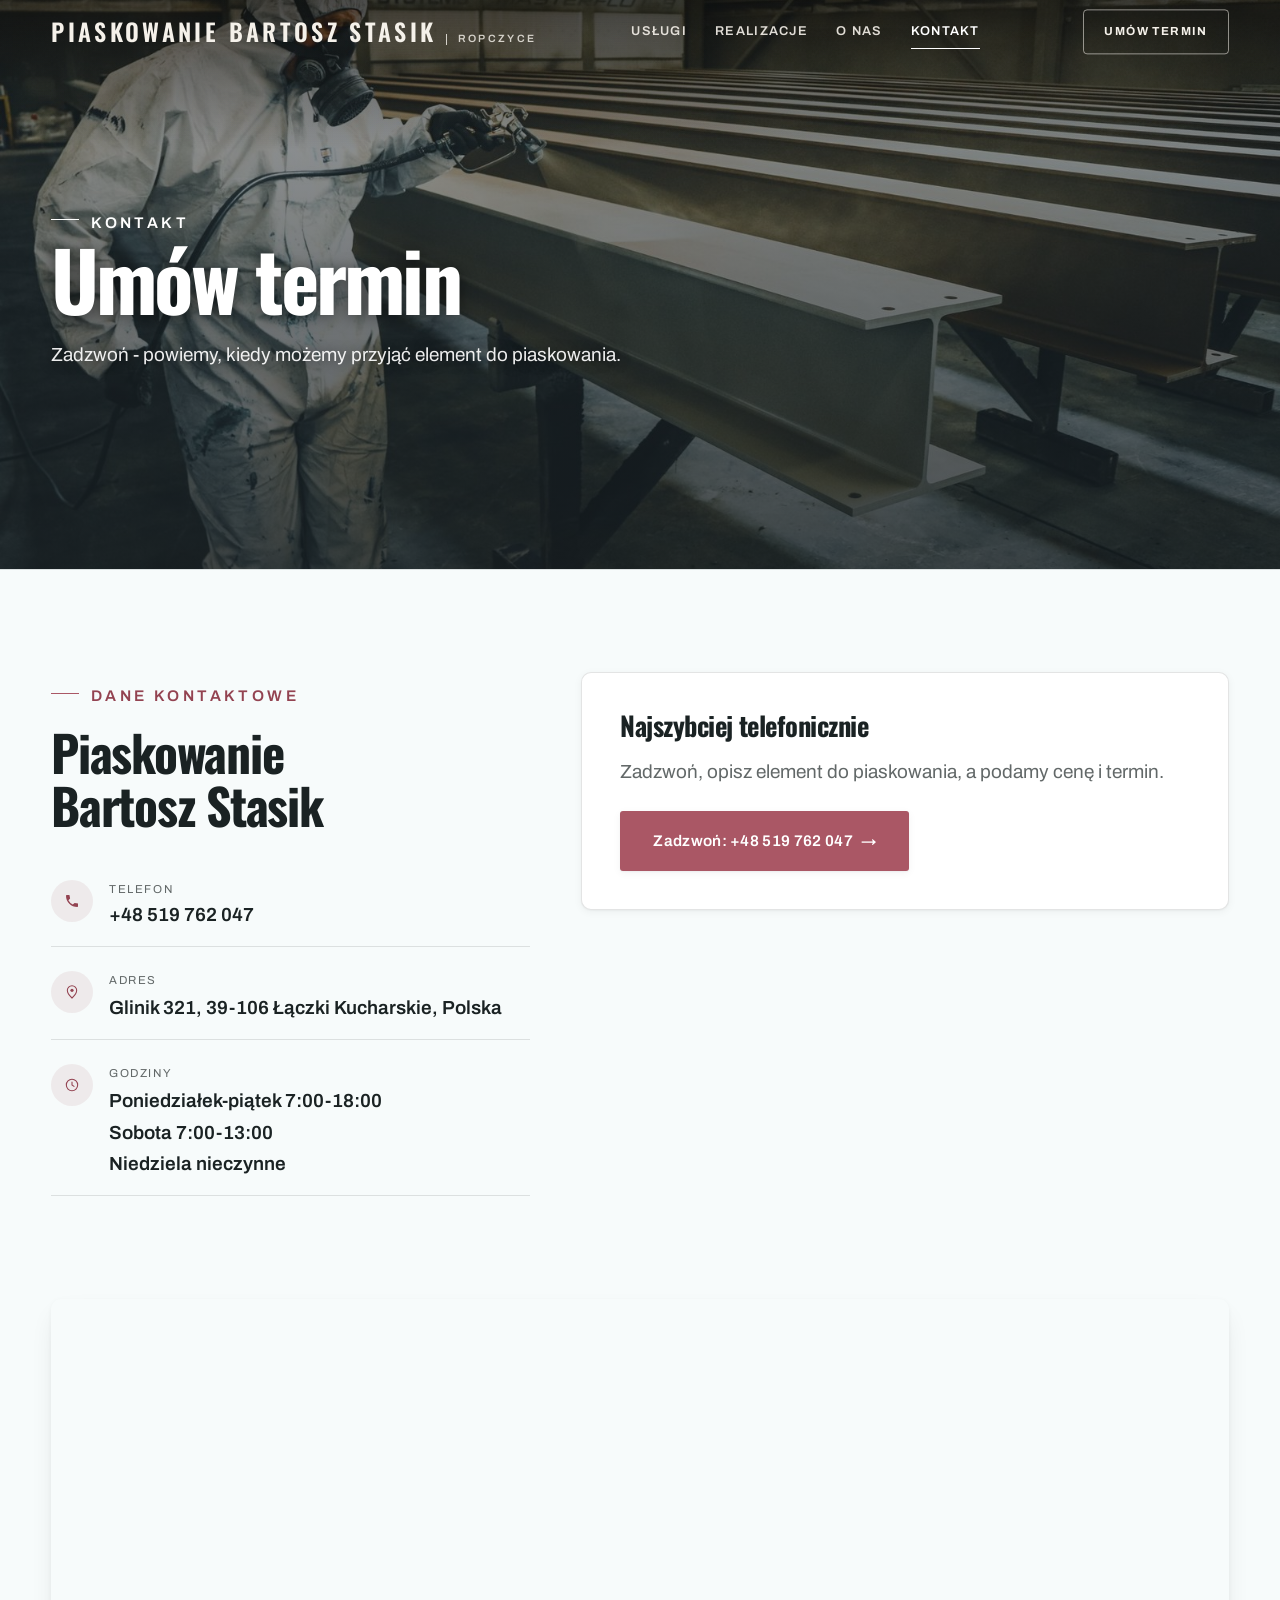
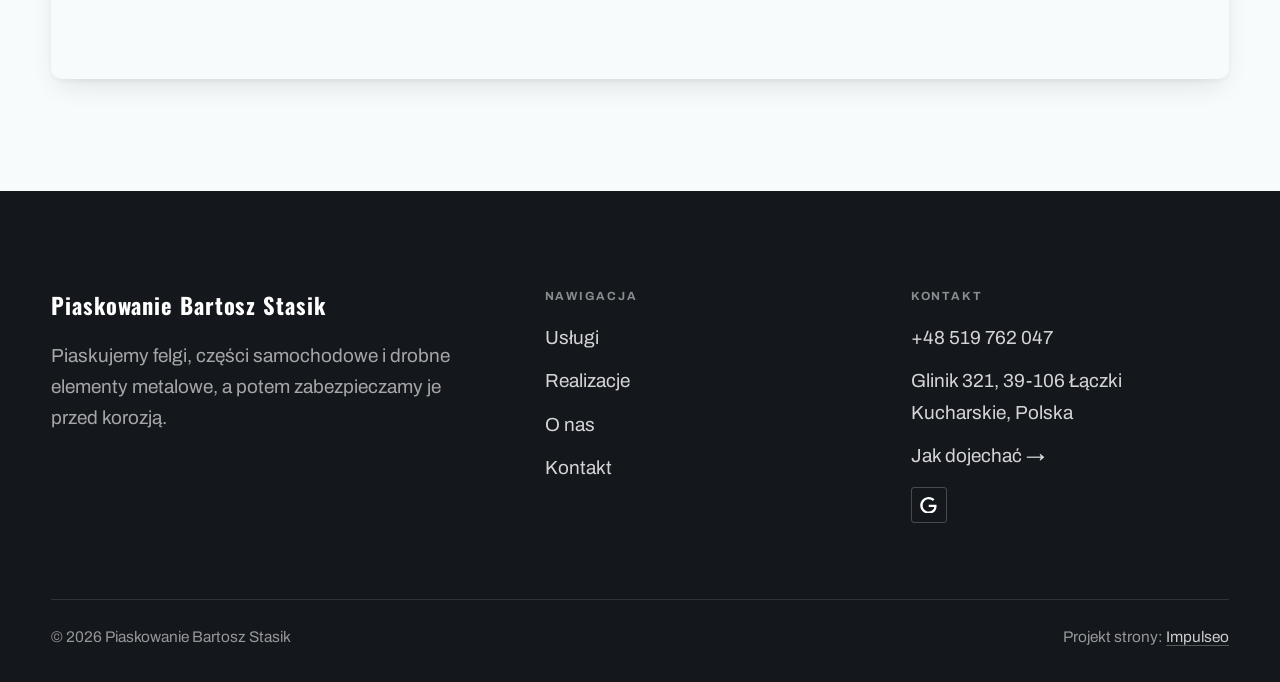
==== kontakt.html @ 7940217c "Strona demo: piaskowanie" ====
<!DOCTYPE html>
<html lang="pl">
<head>
<meta charset="UTF-8">
<meta name="viewport" content="width=device-width, initial-scale=1.0">
<title>Kontakt - Piaskowanie Bartosz Stasik</title>
<meta name="description" content="Kontakt Piaskowanie Bartosz Stasik - Glinik 321, 39-106 Łączki Kucharskie, Polska">
<link rel="canonical" href="https://kris20032.github.io/piaskowanie/kontakt.html">
<meta name="robots" content="noindex, nofollow">
<meta property="og:type" content="website">
<meta property="og:locale" content="pl_PL">
<meta property="og:site_name" content="Piaskowanie Bartosz Stasik">
<meta property="og:title" content="Kontakt - Piaskowanie Bartosz Stasik">
<meta property="og:description" content="Kontakt Piaskowanie Bartosz Stasik - Glinik 321, 39-106 Łączki Kucharskie, Polska">
<meta property="og:url" content="https://kris20032.github.io/piaskowanie/kontakt.html">
<meta property="og:image" content="https://kris20032.github.io/piaskowanie/img/og.jpg">
<meta property="og:image:width" content="1200">
<meta property="og:image:height" content="630">
<meta name="twitter:card" content="summary_large_image">
<link rel="preconnect" href="https://fonts.googleapis.com">
<link rel="preconnect" href="https://fonts.gstatic.com" crossorigin>
<link href="https://fonts.googleapis.com/css2?family=Oswald:wght@500;600;700&family=Archivo:wght@400;500;600&display=swap" rel="stylesheet">
<link rel="stylesheet" href="assets/styles.css?v=14458f3a">
</head>
<body>

<header class="nav">
  <div class="wrap nav-inner">
    <a class="brand" href="index.html"><span class="name">Piaskowanie Bartosz Stasik</span><span class="sub">Ropczyce</span></a>
    <nav class="nav-links">
      <a href="oferta.html">Usługi</a>
      <a href="realizacje.html">Realizacje</a>
      <a href="o-nas.html">O nas</a>
      <a href="kontakt.html" class="active" aria-current="page">Kontakt</a>
      <a href="kontakt.html" class="btn btn-accent">Umów termin</a>
    </nav>
    <button class="nav-toggle" aria-label="Menu"><span></span><span></span><span></span></button>
  </div>
</header>

<main>
<section class="pagehead">
  <img src="img/about.jpg" alt="Piaskowanie Bartosz Stasik - Umów termin" width="1600" height="1066" decoding="async">
  <div class="wrap">
    <span class="eyebrow">Kontakt</span>
    <h1>Umów termin</h1>
    <p>Zadzwoń - powiemy, kiedy możemy przyjąć element do piaskowania.</p>
  </div>
</section>
<section>
  <div class="wrap contact-grid">
    <div class="reveal">
      <span class="eyebrow">Dane kontaktowe</span>
      <h2 style="margin:var(--space-4) 0 var(--space-6)">Piaskowanie Bartosz Stasik</h2>
      <div class="info-list">
        <div class="info-row"><div class="ic"><svg class="ico-tel" width="16" height="16" viewBox="0 0 24 24" fill="none" aria-hidden="true"><path d="M6.6 10.8a15.5 15.5 0 0 0 6.6 6.6l2.2-2.2a1 1 0 0 1 1-.24 11.4 11.4 0 0 0 3.6.58 1 1 0 0 1 1 1V20a1 1 0 0 1-1 1A17 17 0 0 1 3 4a1 1 0 0 1 1-1h3.5a1 1 0 0 1 1 1c0 1.25.2 2.46.58 3.6a1 1 0 0 1-.25 1l-2.23 2.2Z" fill="currentColor"/></svg></div><div><div class="lbl">Telefon</div><a class="val" href="tel:+48519762047">+48 519 762 047</a></div></div>
        <div class="info-row"><div class="ic"><svg class="ico-pin" width="16" height="16" viewBox="0 0 24 24" fill="none" aria-hidden="true"><path d="M12 21s7-6.1 7-11.5A7 7 0 0 0 5 9.5C5 14.9 12 21 12 21Z" stroke="currentColor" stroke-width="1.6" fill="none"/><circle cx="12" cy="9.5" r="2.4" fill="currentColor"/></svg></div><div><div class="lbl">Adres</div><div class="val">Glinik 321, 39-106 Łączki Kucharskie, Polska</div></div></div>
        <div class="info-row"><div class="ic"><svg width="16" height="16" viewBox="0 0 24 24" fill="none" aria-hidden="true"><circle cx="12" cy="12" r="8.5" stroke="currentColor" stroke-width="1.6"/><path d="M12 7.5V12l3 2" stroke="currentColor" stroke-width="1.6" stroke-linecap="round"/></svg></div><div><div class="lbl">Godziny</div><div class="val">Poniedziałek-piątek 7:00-18:00<br>Sobota 7:00-13:00<br>Niedziela nieczynne</div></div></div>
      </div>
    </div>
    <div class="reveal">
      <div class="form">
        <h3 style="margin-bottom:var(--space-4)">Najszybciej telefonicznie</h3>
        <p class="muted" style="margin-bottom:var(--space-5)">Zadzwoń, opisz element do piaskowania, a podamy cenę i termin.</p>
        <a href="tel:+48519762047" class="btn btn-accent" style="justify-content:center">Zadzwoń: +48 519 762 047 <span class="arr">→</span></a>
      </div>
    </div>
  </div>
</section>
<section style="padding-top:0">
  <div class="wrap reveal">
    <iframe class="map" title="Piaskowanie Bartosz Stasik - Ropczyce" src="https://maps.google.com/maps?q=49.9700532%2C21.5762063&z=15&output=embed" loading="lazy" referrerpolicy="no-referrer-when-downgrade"></iframe>
  </div>
</section>
</main>

<footer>
  <div class="wrap">
    <div class="foot-grid">
      <div class="foot-brand">
        <div class="name">Piaskowanie Bartosz Stasik</div>
        <p>Piaskujemy felgi, części samochodowe i drobne elementy metalowe, a potem zabezpieczamy je przed korozją.</p>
      </div>
      <div class="foot-col">
        <h4>Nawigacja</h4>
        <a href="oferta.html">Usługi</a>
        <a href="realizacje.html">Realizacje</a>
        <a href="o-nas.html">O nas</a>
        <a href="kontakt.html">Kontakt</a>
      </div>
      <div class="foot-col">
        <h4>Kontakt</h4>
        <a href="tel:+48519762047">+48 519 762 047</a>
        <p>Glinik 321, 39-106 Łączki Kucharskie, Polska</p>
        <a href="https://maps.google.com/?cid=4983853224863463767&g_mp=Cidnb29nbGUubWFwcy5wbGFjZXMudjEuUGxhY2VzLlNlYXJjaFRleHQQAhgEIAA" target="_blank" rel="noopener">Jak dojechać →</a>
      <div class="foot-soc">
        <a class="soc" href="https://maps.google.com/?cid=4983853224863463767&g_mp=Cidnb29nbGUubWFwcy5wbGFjZXMudjEuUGxhY2VzLlNlYXJjaFRleHQQAhgEIAA" target="_blank" rel="noopener" aria-label="Google - Piaskowanie Bartosz Stasik"><svg viewBox="0 0 24 24" aria-hidden="true" focusable="false"><path d="M12.48 10.92v3.28h7.84c-.24 1.84-.853 3.187-1.787 4.133-1.147 1.147-2.933 2.4-6.053 2.4-4.827 0-8.6-3.893-8.6-8.72s3.773-8.72 8.6-8.72c2.6 0 4.507 1.027 5.907 2.347l2.307-2.307C18.747 1.44 16.133 0 12.48 0 5.867 0 .307 5.387.307 12s5.56 12 12.173 12c3.573 0 6.267-1.173 8.373-3.36 2.16-2.16 2.84-5.213 2.84-7.667 0-.76-.053-1.467-.173-2.053H12.48z" fill="currentColor"/></svg></a>
      </div>
      </div>
    </div>
    <div class="foot-bot">
      <span>© 2026 Piaskowanie Bartosz Stasik</span>
      <span>Projekt strony: <a class="foot-credit" href="https://impulseo.pl" target="_blank" rel="noopener">Impulseo</a></span>
    </div>
  </div>
</footer>
<div class="sticky-reserve"><a class="sr-book" href="kontakt.html">Umów termin</a><a class="sr-call" href="tel:+48519762047" aria-label="Zadzwoń"><svg class="ico-tel" width="16" height="16" viewBox="0 0 24 24" fill="none" aria-hidden="true"><path d="M6.6 10.8a15.5 15.5 0 0 0 6.6 6.6l2.2-2.2a1 1 0 0 1 1-.24 11.4 11.4 0 0 0 3.6.58 1 1 0 0 1 1 1V20a1 1 0 0 1-1 1A17 17 0 0 1 3 4a1 1 0 0 1 1-1h3.5a1 1 0 0 1 1 1c0 1.25.2 2.46.58 3.6a1 1 0 0 1-.25 1l-2.23 2.2Z" fill="currentColor"/></svg></a></div>
<div class="demo-wazne" data-do="2026-11-15" data-cykl="3" hidden><svg class="dw-ico" width="13" height="13" viewBox="0 0 24 24" fill="none" aria-hidden="true"><circle cx="12" cy="12" r="8.6" stroke="currentColor" stroke-width="1.8"/><path d="M12 7.2V12l3.3 2" stroke="currentColor" stroke-width="1.8" stroke-linecap="round"/></svg><span class="dw-txt"></span></div>

<script src="assets/main.js"></script>
</body>
</html>
---- assets/styles.css ----
/* ============================================================
   STOLBASZ — premium, architektoniczny B2B fit-out
   Jasna paleta, zero brązu. System wg premium-web-craft.
   Projekt strony: Impulseo (impulseo.pl)
   ============================================================ */

:root{
  /* PALETA — jasna, architektoniczna, chłodna */
  --paper:#f4f5f7;          /* główne tło */
  --paper-2:#e7e9ee;        /* sekcje alternatywne (chłodny jasny szary) */
  --paper-3:#e7e9ee;        /* delikatne wypełnienia */
  --ink:#14171c;            /* tekst główny — chłodny grafit */
  --ink-soft:#1f242c;       /* nagłówki drugorzędne */
  --muted:#8b9099;          /* tekst poboczny */
  --line:rgba(20,23,28,.12);/* hairline */
  --accent:#c8a04a;         /* stonowany petrol-slate — jedyny akcent */
  --accent-d:#9a7a31;
  --accent-soft:rgba(200,160,74,.10);
  --dark:#14171c;           /* sekcje ciemne (stopka/CTA) */

  /* HOVER ZDJĘĆ — JEDEN standard dla całego silnika (decyzja K. 04.08.2026, artefakt z wariantami).
     AKTUALNE (K.+Szymon 09.08.2026, wybór z artefaktu 6 wariantów): zoom 1.05 przy 1.4s -
     przy tak długim czasie mocniejszy kadr NIE skacze, tylko „oddycha". Poprzedni standard
     (1.02 / .55s z 04.08) odbierany jako dynamiczny i szybki.
     Spoczynek lekko przygaszony, ale TYLKO tam, gdzie jest mysz (@media hover:hover) —
     na telefonie zdjęcia zostają w pełnej jasności. */
  --img-zoom:1.05;                   /* K.+Szymon 09.08: wariant F z artefaktu porównawczego */
  --img-rest:brightness(.95) saturate(.99);
  --img-hot:brightness(1.06) saturate(1.05);
  --img-dur:1.4s;                    /* K.+Szymon 09.08 (wariant F): powoli = elegancko */
  --img-ease:cubic-bezier(.16,.84,.44,1);  /* miękki ogon, efekt „oddychania" */

  /* ODSTĘPY — skala 4/8 */
  --space-1:4px; --space-2:8px; --space-3:12px; --space-4:16px; --space-5:24px;
  --space-6:32px; --space-7:48px; --space-8:64px; --space-9:96px; --space-10:128px;

  /* TYPOGRAFIA — fluid clamp() (skala podbita 16.07.2026: większe, czytelniejsze litery — uwaga Adama) */
  --text-sm:clamp(.9rem,.87rem + .12vw,1rem);
  --text-base:clamp(1.08rem,1.04rem + .18vw,1.2rem);
  --text-lg:clamp(1.24rem,1.15rem + .34vw,1.44rem);
  --text-h3:clamp(1.34rem,1.22rem + .55vw,1.66rem);
  --text-h2:clamp(2.1rem,1.66rem + 2.1vw,3.1rem);
  --text-h1:clamp(2.9rem,2.1rem + 4vw,5.1rem);

  /* PROMIENIE — architektoniczne, raczej ostre */
  --r-sm:3px; --r-md:6px; --r-lg:10px;

  /* RUCH */
  --ease:cubic-bezier(.25,.46,.45,.94); --dur:.24s;

  /* CIENIE — miękkie, warstwowe */
  --sh-sm:0 1px 2px rgba(16,24,32,.04), 0 2px 8px rgba(16,24,32,.05);
  --sh-md:0 2px 6px rgba(16,24,32,.05), 0 12px 28px -8px rgba(16,24,32,.12);
  --sh-lg:0 6px 14px rgba(16,24,32,.07), 0 26px 56px -18px rgba(16,24,32,.22);

  --hairline:1px solid var(--line);

  --font-display:'Oswald','Archivo',sans-serif;
  --font-body:'Archivo',sans-serif;
}

*{box-sizing:border-box;margin:0;padding:0}
html{scroll-behavior:smooth}
body{
  font-family:var(--font-body);
  font-size:var(--text-base);
  line-height:1.65;
  color:var(--ink);
  background:var(--paper);
  -webkit-font-smoothing:antialiased;
  text-rendering:optimizeLegibility;
}
img{max-width:100%;height:auto;display:block}  /* height:auto = width/height z atrybutów trzyma proporcje (TOP#12) */
a{color:inherit;text-decoration:none}

.wrap{width:min(92%,1180px);margin-inline:auto}
section{padding-block:clamp(52px,6.5vw,96px)}

h1,h2,h3{font-family:var(--font-display);font-weight:700;line-height:1.08;letter-spacing:-.02em;color:var(--ink)}
h1{font-size:var(--text-h1);letter-spacing:-.035em}
h2{font-size:var(--text-h2);letter-spacing:-.025em}
h3{font-size:var(--text-h3)}
/* MIARA — długość wiersza. WCAG 2.2 SC 1.4.8: max 80 znaków; Butterick: 45–90.
   68ch daje realnie 72–78 znaków polskiego tekstu, czyli z zapasem pod granicą.
   Wcześniej limit miał TYLKO <p> — <li>, <blockquote> i <dd> nie miały żadnego,
   i to jedyny powód, dla którego 23 bloki na dwóch oddanych stronach jadą po
   83–106 znaków w wierszu (pomiar 07.08.2026, bramka `miara`).
   ⚠️ Listy i definicje ograniczamy TYLKO bez klasy: `ul`/`ol` z klasą to u nas
   układ (siatki kafli, menu), a nie tekst ciągły — tam miarę wyznacza układ. */
/* 60ch, nie 68ch (K. 10.08): po zmianie fontów na węższe kroje (DM Sans i spółka)
   w 68ch mieściło się ~90 znaków - bramka pikselowa słusznie zgłaszała przekroczenie
   granicy 80. Pomiar na żywej przeglądarce: 60ch = 90 znaków, 53ch = ~78 znaków, czyli normę WCAG 1.4.8. */
:root{ --miara:53ch }
p{max-width:min(100%,var(--miara))}
blockquote,
ul:not([class])>li, ol:not([class])>li,
dl:not([class])>dd{max-width:min(100%,var(--miara))}

/* ⚠️ Świadomie BEZ wyjątku `.tile p,.card p,.svc p{max-width:none}`, choć nasuwa się sam:
   te akapity BYŁY już ograniczone (stare `p{max-width:65ch}`), więc „wyjątek" nie odblokowałby
   niczego nowego — tylko ROZLUŹNIŁ stan sprzed zmiany na wszystkich demach naraz.
   `figcaption` żadna z reguł wyżej nie dotyczy, więc też nie potrzebuje zwolnienia. */

/* ŁAMANIE. `balance` wyrównuje długości wierszy w nagłówku, `pretty` pilnuje ostatniego
   wiersza akapitu, żeby nie został w nim jeden wyraz. Obsługiwane od Chrome 117 /
   Safari 17.5; starsze przeglądarki po prostu ignorują tę własność.
   `text-wrap:pretty` nie występowało dotąd ANI RAZ w silniku ani w repo klientów. */
h1,h2,h3,.lead,.lede{text-wrap:balance}
p,li,blockquote,dd{text-wrap:pretty}

.eyebrow{
  font-family:var(--font-body);
  font-size:var(--text-sm);
  font-weight:600;
  letter-spacing:.18em;
  text-transform:uppercase;
  color:var(--accent);
  display:inline-flex;align-items:center;gap:var(--space-3);
}
/* flex:none + margin-top = kreska trzyma się PIERWSZEJ linii. Wcześniej align-items:center
   centrowało ją względem całego bloku i przy zawinięciu (długi kicker typu
   „…WNĘTRZ · LESZNO · OD 2019") druga linia lądowała z brzydkim wcięciem. */
.eyebrow{align-items:flex-start}
.eyebrow>*,.eyebrow{text-wrap:balance}   /* dlugi kicker lamal sie na sierote typu samo „2019" w drugiej linii */
.eyebrow::before{content:"";width:28px;height:1px;background:var(--accent);display:inline-block;flex:none;margin-top:.62em}

.muted{color:var(--muted)}
.lead{font-size:var(--text-lg);line-height:1.55;color:var(--ink-soft);max-width:50ch}

/* ---------- BUTTONS ---------- */
.btn{
  display:inline-flex;align-items:center;gap:var(--space-2);
  font-weight:600;font-size:var(--text-sm);letter-spacing:.02em;
  padding:var(--space-4) var(--space-6);
  border-radius:var(--r-sm);
  transition:transform var(--dur) var(--ease),box-shadow var(--dur) var(--ease),background var(--dur) var(--ease);
  cursor:pointer;border:1px solid transparent;
}
.btn-accent{background:var(--accent);color:#fff;box-shadow:var(--sh-sm)}
.btn-accent:hover{background:var(--accent-d);transform:translateY(-2px);box-shadow:var(--sh-md)}
.btn-accent:active{transform:translateY(0);box-shadow:var(--sh-sm)}
.btn-ghost{background:transparent;color:var(--ink);border-color:var(--line)}
.btn-ghost:hover{border-color:var(--accent);color:var(--accent);transform:translateY(-2px)}
.btn-light{background:#fff;color:var(--ink);box-shadow:var(--sh-sm)}
.btn-light:hover{transform:translateY(-2px);box-shadow:var(--sh-md)}
.btn .arr{transition:transform var(--dur) var(--ease)}
.btn:hover .arr{transform:translateX(4px)}

/* ---------- NAV ---------- */
.nav{
  position:sticky;top:0;z-index:50;
  background:color-mix(in srgb,var(--paper) 88%,transparent);
  backdrop-filter:saturate(140%) blur(10px);
  border-bottom:var(--hairline);
}
.nav-inner{display:flex;align-items:center;justify-content:space-between;gap:var(--space-5);height:72px}
/* ANTY-NACHODZENIE (K. 05.08.2026): długa nazwa firmy + przycisk z pełnym numerem nie mieściły się w pasku
   i flex ściskał linki PONIŻEJ ich treści - "Kontakt" wchodził na ramkę "Zadzwoń +48 ...". Teraz ustępuje
   nazwa marki (skrót wielokropkiem), a menu i przycisk nigdy się nie kurczą ani nie zachodzą na siebie. */
.brand{display:flex;flex-direction:column;line-height:1;min-width:0;flex:0 1 auto}
.brand .name{font-family:var(--font-display);font-weight:800;font-size:1.35rem;letter-spacing:.04em;white-space:nowrap;overflow:hidden;text-overflow:ellipsis}
.brand .sub{font-size:.62rem;letter-spacing:.34em;text-transform:uppercase;color:var(--muted);margin-top:5px;white-space:nowrap;overflow:hidden;text-overflow:ellipsis}
.nav-links{display:flex;align-items:center;gap:var(--space-6);flex:0 0 auto}
.nav-links a{font-size:var(--text-sm);font-weight:500;color:var(--ink-soft);position:relative;padding-block:4px;white-space:nowrap;transition:color var(--dur) var(--ease)}
.nav-links a::after{content:"";position:absolute;left:0;bottom:0;width:0;height:1.5px;background:var(--accent);transition:width var(--dur) var(--ease)}
.nav-links a:hover,.nav-links a.active{color:var(--ink)}
.nav-links a:hover::after,.nav-links a.active::after{width:100%}
.nav-links .btn{padding:var(--space-2) var(--space-5)}
/* przyciski w nav: właściwy kolor (przebij .nav-links a) + bez podkreślenia */
.nav-links a.btn-accent{color:#fff}
.nav-links a.btn-ghost,.nav-links a.btn-light{color:var(--ink)}
/* CTA w pasku: NIE podkreślenie spod linków menu, ale ten sam przelatujący błysk,
   co na wszystkich innych przyciskach (zgłoszenie K. 13.08.2026 - „na hero jest efekt
   światła przechodzącego przez przycisk, na navbarze go nie ma, a mają być identyczne").
   Reguła `.nav-links a::after` jest silniejsza od `.btn::after`, więc trzeba jej
   geometrię wyzerować i wpisać połysk z nazwy - samo `display:none` gasiło efekt. */
.nav-links a.btn::after{
  display:block;content:"";position:absolute;inset:0;z-index:-1;pointer-events:none;
  width:auto;height:auto;border-radius:inherit;   /* kasuje geometrię podkreślenia (width:0;height:1.5px) */
  background:linear-gradient(100deg,transparent 32%,rgba(255,255,255,.20) 50%,transparent 68%);
  translate:-120% 0}
@media (prefers-reduced-motion:no-preference){
  .nav-links a.btn:hover::after{translate:120% 0;transition:translate .75s var(--mt-ease,cubic-bezier(.16,.84,.44,1))}
}
.nav-toggle{display:none;background:none;border:none;cursor:pointer;flex-direction:column;gap:5px;padding:8px}
.nav-toggle span{width:24px;height:2px;background:var(--ink);transition:var(--dur)}
/* Ciasny zakres MIĘDZY menu mobilnym a pełnym pulpitem: zbijamy odstępy i nazwę marki,
   żeby wszystko zmieściło się naturalnie, zanim w ogóle dojdzie do skracania wielokropkiem. */
@media(max-width:1280px) and (min-width:921px){
  .nav-links{gap:var(--space-4)}
  .nav-links .btn{padding:var(--space-2) var(--space-4)}
  .brand .name{font-size:1.15rem}
}

/* ---------- HERO (split) ---------- */
.hero{position:relative;overflow:hidden;border-bottom:var(--hairline)}
.hero-grid{display:grid;grid-template-columns:1.05fr .95fr;gap:clamp(24px,4vw,60px);align-items:center;
  padding-block:clamp(36px,4.5vw,64px)}
.hero-copy .eyebrow{margin-bottom:var(--space-5)}
.hero-copy h1{margin-bottom:var(--space-5)}
.hero-copy .lead{margin-bottom:var(--space-7)}
.hero-actions{display:flex;flex-wrap:wrap;gap:var(--space-4)}
.hero-art{position:relative;aspect-ratio:4/3;border-radius:var(--r-lg);overflow:hidden;box-shadow:var(--sh-lg)}
.hero-art img{width:100%;height:100%;object-fit:cover}
.hero-art::after{content:"";position:absolute;inset:0;background:linear-gradient(180deg,transparent 55%,rgba(18,24,28,.28))}
.hero-badge{position:absolute;left:var(--space-5);bottom:var(--space-5);z-index:2;
  background:rgba(252,252,251,.94);backdrop-filter:blur(4px);
  border-radius:var(--r-md);padding:var(--space-4) var(--space-5);box-shadow:var(--sh-md);max-width:78%}
.hero-badge strong{display:block;font-family:var(--font-display);font-size:1rem;letter-spacing:-.01em}
.hero-badge span{font-size:var(--text-sm);color:var(--muted)}

/* ---------- HERO duży / kinowy (strona główna) ---------- */
.hero-cine{position:relative;min-height:clamp(560px,82vh,840px);min-height:clamp(560px,82svh,840px);display:flex;align-items:center;overflow:hidden;border-bottom:var(--hairline)}
.hero-cine>img{position:absolute;inset:0;width:100%;height:100%;object-fit:cover;z-index:0}
.hero-cine::after{content:"";position:absolute;inset:0;z-index:1;
  background:linear-gradient(95deg,rgba(13,18,23,.86) 0%,rgba(13,18,23,.64) 32%,rgba(13,18,23,.24) 62%,rgba(13,18,23,.04) 100%)}
.hero-cine .wrap{position:relative;z-index:2;padding-block:var(--space-8)}
.hero-cine .hero-copy{max-width:660px}
.hero-cine .eyebrow{color:#fff;margin-bottom:var(--space-5)}
.hero-cine .eyebrow::before{background:#fff}
.hero-cine h1{color:#fff;margin-bottom:var(--space-5);font-size:clamp(2.9rem,2rem + 4.4vw,5.2rem);text-wrap:balance}
.hero-cine .lead{color:rgba(255,255,255,.92);max-width:48ch;margin-bottom:var(--space-7)}
.hero-cine .hero-actions{display:flex;flex-wrap:wrap;gap:var(--space-4)}
/* NISKIE OKNO (laptop z dokiem i paskami przeglądarki ma ~700-780 px wysokości widoku):
   H1 do 5.2rem + długi lead nie mieściły się i przyciski wypadały POD krawędź ekranu -
   klient widział stronę bez ani jednego CTA. Skalujemy w dół, zamiast przycinać treść. */
@media(min-width:821px) and (max-height:820px){
  .hero-cine{min-height:clamp(520px,94svh,780px)}
  .hero-cine .wrap{padding-block:var(--space-6)}
  .hero-cine h1{font-size:clamp(2.2rem,1.5rem + 2.6vw,3.6rem);margin-bottom:var(--space-4)}
  .hero-cine .eyebrow{margin-bottom:var(--space-4)}
  .hero-cine .lead{margin-bottom:var(--space-5);max-width:44ch}
}
@media(max-width:680px){
  .hero-cine{min-height:clamp(520px,76vh,640px);min-height:clamp(520px,76svh,640px);align-items:flex-end}
  .hero-cine::after{background:linear-gradient(0deg,rgba(13,18,23,.9) 6%,rgba(13,18,23,.45) 55%,rgba(13,18,23,.25) 100%)}
  .hero-cine .wrap{padding-bottom:var(--space-9)}
  /* TELEFON (~90% oglądających): lead potrafił zająć 8 linii i zepchnąć CTA poza pierwszy ekran.
     Zwężamy interlinię i skalę - treści nie ucinamy, bo to ona sprzedaje. */
  .hero-cine .lead{font-size:.98rem;line-height:1.5;margin-bottom:var(--space-5)}
  .hero-cine .eyebrow{font-size:.72rem;letter-spacing:.13em;margin-bottom:var(--space-4)}
  .hero-cine .eyebrow::before{width:20px}
  .hero-cine h1{margin-bottom:var(--space-4)}
}

/* full-bleed hero variant (podstrony) */
.pagehead{position:relative;min-height:46vh;min-height:46svh;display:flex;align-items:flex-end;overflow:hidden;border-bottom:var(--hairline)}
.pagehead img{position:absolute;inset:0;width:100%;height:100%;object-fit:cover}
/* 10.08.2026 (decyzja K.): mocniejsze przyciemnienie + cień pod tekstem. Bramka mierzyła na
   nagłówkach podstron 3,38-3,43:1 przy wymaganych 4,5 — jasne zdjęcie (hala, śnieg, niebo)
   podchodziło pod biały tekst. Zdjęcia klientów są różne, więc kontrast musi dawać WARSTWA,
   a nie szczęśliwy dobór kadru. */
.pagehead::after{content:"";position:absolute;inset:0;background:linear-gradient(180deg,rgba(18,24,28,.40),rgba(18,24,28,.76))}
.pagehead .wrap{position:relative;z-index:2;padding-block:var(--space-9);color:#fff}
.pagehead h1{color:#fff;max-width:18ch;text-shadow:0 2px 16px rgba(0,0,0,.55)}
.pagehead .eyebrow{color:#fff}
.pagehead .eyebrow::before{background:#fff}
.pagehead p{color:rgba(255,255,255,.92);margin-top:var(--space-4);max-width:54ch;text-shadow:0 1px 12px rgba(0,0,0,.5)}

/* ---------- STRIP (pasek skrótów / liczby) ---------- */
.strip{background:var(--dark);color:#fff}
/* PASEK HASEŁ — standard 04.08.2026 (decyzja K.): 5 haseł w JEDNYM rzędzie, tekst WYŚRODKOWANY,
   węższe marginesy boczne niż reszta strony (pasek ma iść szerzej), równe wysokości kolumn. */
.strip .wrap{width:min(96%,1440px);display:grid;grid-template-columns:repeat(5,1fr);
  gap:var(--space-5);padding-block:var(--space-7);align-items:stretch}
.strip .item .k{font-family:var(--font-display);font-size:clamp(1.05rem,.82rem + .85vw,1.55rem);
  font-weight:800;letter-spacing:-.02em;color:#fff;line-height:1.18;text-wrap:balance}
.strip .item .v{font-size:var(--text-sm);color:rgba(255,255,255,.66);margin-top:var(--space-2);line-height:1.4}
.strip .item{border-left:2px solid var(--accent);padding-inline:var(--space-4);
  text-align:center;display:flex;flex-direction:column;justify-content:center}
/* liczba kolumn = liczba haseł, żeby ostatnie nie zostawało samo w drugim rzędzie.
   Klasę n-N nadaje multipage.py; domyślnie (bez klasy) pasek jest 5-kolumnowy. */
.strip.n-2 .wrap{grid-template-columns:repeat(2,1fr)}
.strip.n-3 .wrap{grid-template-columns:repeat(3,1fr)}
.strip.n-4 .wrap{grid-template-columns:repeat(4,1fr);gap:var(--space-6)}
.strip.n-4 .item .k{font-size:clamp(1.3rem,1rem + 1.1vw,2rem)}
.strip.n-6 .wrap{grid-template-columns:repeat(6,1fr);gap:var(--space-4)}
.strip.n-6 .item .k{font-size:clamp(.98rem,.8rem + .7vw,1.35rem)}
/* równe łamanie: zamiast "długa linia + jedno słowo" obie linie zbliżonej długości */
.strip .item .k{text-wrap:balance}

/* ---------- SECTION HEAD ---------- */
.head{max-width:48rem;margin-bottom:var(--space-8)}
.head.center{margin-inline:auto;text-align:center}
.head .eyebrow{margin-bottom:var(--space-4)}
.head h2{margin-bottom:var(--space-4)}
.head p{color:var(--muted);font-size:var(--text-lg);line-height:1.55}
.head.center p{margin-inline:auto}

/* ---------- INTRO SPLIT ---------- */
.split{display:grid;grid-template-columns:.92fr 1.08fr;gap:clamp(28px,5vw,80px);align-items:center}
.split.rev{grid-template-columns:1.08fr .92fr}
.split.rev .split-art{order:-1}
.split-art{position:relative;aspect-ratio:5/4;border-radius:var(--r-lg);overflow:hidden;box-shadow:var(--sh-lg)}
.split-art img{width:100%;height:100%;object-fit:cover}
.split-copy h2{margin-bottom:var(--space-5)}
.split-copy p+p{margin-top:var(--space-4)}
.split-copy .btn{margin-top:var(--space-6)}

/* ---------- SERVICES (zakres) ---------- */
.svc-grid{display:grid;grid-template-columns:repeat(auto-fit,minmax(280px,1fr));gap:var(--space-5)}
.svc{background:#fff;border:var(--hairline);border-radius:var(--r-md);padding:var(--space-7) var(--space-6);
  transition:transform var(--dur) var(--ease),box-shadow var(--dur) var(--ease),border-color var(--dur) var(--ease);
  position:relative;overflow:hidden}
.svc::before{content:"";position:absolute;left:0;top:0;width:3px;height:0;background:var(--accent);transition:height var(--dur) var(--ease)}
.svc:hover{transform:translateY(-4px);box-shadow:var(--sh-md);border-color:transparent}
.svc:hover::before{height:100%}
.svc .ic{font-family:var(--font-display);font-size:.8rem;font-weight:700;letter-spacing:.12em;color:var(--accent);margin-bottom:var(--space-4)}
.svc h3{margin-bottom:var(--space-3);font-size:1.22rem}
.svc p{color:var(--muted);font-size:var(--text-base);line-height:1.6}

/* big detailed service rows */
.svc-row{display:grid;grid-template-columns:.8fr 1.2fr;gap:clamp(20px,4vw,60px);align-items:center;padding-block:var(--space-8)}
.svc-row+.svc-row{border-top:var(--hairline)}
.svc-row.rev{grid-template-columns:1.2fr .8fr}
/* Naprzemienny układ wierszy oferty: co drugi wiersz ma zdjęcie po PRAWEJ.
   Było `order:-1` — martwy kod, bo zdjęcie i tak jest pierwszym dzieckiem w HTML,
   więc wszystkie wiersze wyglądały identycznie (zdjęcie zawsze z lewej), a `rev`
   zmieniało tylko szerokość kolumn. Znalezione 29.07.2026 przy różnicowaniu kierunków
   animacji (pomiar pozycji: art.mid 390/502 przy row.mid 756 — zawsze lewa strona). */
.svc-row.rev .svc-row-art{order:2}
.svc-row-art{aspect-ratio:4/3;border-radius:var(--r-md);overflow:hidden;box-shadow:var(--sh-md)}
.svc-row-art img{width:100%;height:100%;object-fit:cover}
.svc-row h3{font-size:1.5rem;margin-bottom:var(--space-4)}
.svc-row .num{font-family:var(--font-display);font-size:.85rem;font-weight:700;letter-spacing:.14em;color:var(--accent);display:block;margin-bottom:var(--space-3)}
.svc-row ul{list-style:none;margin-top:var(--space-4);display:flex;flex-direction:column;gap:var(--space-2)}
.svc-row li{position:relative;padding-left:var(--space-5);color:var(--muted);font-size:var(--text-base)}
.svc-row li::before{content:"";position:absolute;left:0;top:.62em;width:8px;height:1px;background:var(--accent)}

/* ---------- GALLERY (realizacje) ---------- */
.gallery{display:grid;grid-template-columns:repeat(12,1fr);gap:var(--space-4);grid-auto-rows:200px}
/* GALERIA MASONRY — pionowe zdjęcia (portrety beauty/wellness) bez przycinania: kolumny, height auto */
.gallery-masonry{column-count:3;column-gap:var(--space-4)}
@media(max-width:900px){.gallery-masonry{column-count:2}}
@media(max-width:560px){.gallery-masonry{column-count:1}}
.gallery-masonry .m-tile{break-inside:avoid;margin:0 0 var(--space-4);padding:0;position:relative;overflow:hidden;border-radius:var(--r-md);border:1px solid var(--line)}
.gallery-masonry .m-tile img{width:100%;height:auto;display:block}
.gallery-masonry .m-tile .cap{position:absolute;left:0;right:0;bottom:0;padding:var(--space-4);color:#fff;background:linear-gradient(0deg,rgba(0,0,0,.55),transparent);font-size:var(--text-sm)}
.gallery-masonry .m-tile .cap small{display:block;font-weight:400;opacity:.78;letter-spacing:.04em;text-transform:uppercase;font-size:.66rem;margin-top:3px}
.tile{position:relative;overflow:hidden;border-radius:var(--r-md);box-shadow:var(--sh-sm);
  transition:transform var(--dur) var(--ease),box-shadow var(--dur) var(--ease)}
.tile img{width:100%;height:100%;object-fit:cover;
  transition:transform var(--img-dur) var(--img-ease),filter var(--img-dur) var(--img-ease)}
.tile:hover{box-shadow:var(--sh-md)}
.tile .cap{position:absolute;left:0;right:0;bottom:0;padding:var(--space-5) var(--space-4) var(--space-4);
  /* mocniejszy spad + cien pod tekstem: na JASNYCH zdjeciach klienta (biale fronty, sciany)
     slaby gradient dawal kontrast ~1.5:1 zamiast wymaganych 3.6:1 (bramka wygladu, 10.08.2026) */
  background:linear-gradient(transparent 10%,rgba(18,24,28,.55) 40%,rgba(18,24,28,.88) 68%,rgba(18,24,28,.99));color:#fff;
  text-shadow:0 1px 2px rgba(0,0,0,.85),0 2px 10px rgba(0,0,0,.55);
  font-size:var(--text-sm);font-weight:600;letter-spacing:.01em;
  opacity:0;transform:translateY(8px);transition:var(--dur) var(--ease)}
.tile:hover .cap{opacity:1;transform:translateY(0)}
.tile .cap small{display:block;font-weight:400;opacity:.78;letter-spacing:.04em;text-transform:uppercase;font-size:.66rem;margin-top:3px}
/* bento spans */
.t-wide{grid-column:span 6}
.t-tall{grid-column:span 6;grid-row:span 2}
.t-std{grid-column:span 6}
.t-third{grid-column:span 4}
.t-two3{grid-column:span 8}

/* ---------- TRUST / WIARYGODNOŚĆ ---------- */
.trust{background:var(--paper-2)}
.trust-grid{display:grid;grid-template-columns:repeat(auto-fit,minmax(240px,1fr));gap:var(--space-5);margin-top:var(--space-7)}
.trust-card{background:#fff;border-radius:var(--r-md);padding:var(--space-7) var(--space-6);box-shadow:var(--sh-sm);border-top:3px solid var(--accent)}
.trust-card .big{font-family:var(--font-display);font-size:clamp(1.8rem,1.3rem + 1.6vw,2.6rem);font-weight:800;letter-spacing:-.02em;color:var(--ink);line-height:1}
.trust-card h3{font-size:1.12rem;margin:var(--space-3) 0 var(--space-2)}
.trust-card p{color:var(--muted);font-size:var(--text-base);line-height:1.55}

/* ---------- CTA band ---------- */
.cta{background:var(--dark);color:#fff;position:relative;overflow:hidden}
/* telefon w CTA: na ciemnym tle biały (domyślnie), rodziny z JASNYM tłem CTA
   nadpisują to u siebie - wcześniej kolor siedział w stylu inline i wygrywał z rodziną. */
.cta .btn-ghost-cta{color:#fff;border-color:rgba(255,255,255,.3)}
.cta .wrap{display:grid;grid-template-columns:1.4fr .6fr;gap:var(--space-7);align-items:center;position:relative;z-index:2}
.cta h2{color:#fff;max-width:20ch}
.cta p{color:rgba(255,255,255,.74);margin-top:var(--space-4)}
.cta-actions{display:flex;flex-direction:column;gap:var(--space-3);align-items:flex-start}
.cta::before{content:"";position:absolute;right:-80px;top:-80px;width:360px;height:360px;border-radius:50%;
  background:radial-gradient(circle,var(--accent-soft),transparent 70%)}

/* ---------- CONTACT ---------- */
.contact-grid{display:grid;grid-template-columns:.85fr 1.15fr;gap:clamp(28px,4vw,56px);align-items:start}
.info-list{display:flex;flex-direction:column;gap:var(--space-2)}
.info-row{display:flex;gap:var(--space-4);align-items:flex-start;padding-block:var(--space-4);border-bottom:var(--hairline)}
.info-row .ic{flex:none;width:42px;height:42px;display:grid;place-items:center;border-radius:50%;
  background:var(--accent-soft);color:var(--accent);font-size:1.05rem}
.info-row .lbl{font-size:.72rem;letter-spacing:.14em;text-transform:uppercase;color:var(--muted)}
.info-row .val{font-weight:600;font-size:var(--text-base);margin-top:2px}
.info-row a.val:hover{color:var(--accent)}
.map{border:none;border-radius:var(--r-lg);box-shadow:var(--sh-md);width:100%;height:100%;min-height:380px;filter:grayscale(.2) contrast(1.02)}
.form{background:#fff;border:var(--hairline);border-radius:var(--r-lg);padding:clamp(24px,3vw,40px);box-shadow:var(--sh-sm)}
.form .fld{margin-bottom:var(--space-5)}
.form label{display:block;font-size:var(--text-sm);font-weight:600;margin-bottom:var(--space-2)}
.form input,.form textarea{width:100%;font-family:inherit;font-size:var(--text-base);color:var(--ink);
  padding:var(--space-4);border:var(--hairline);border-radius:var(--r-sm);background:var(--paper);transition:border-color var(--dur)}
.form input:focus,.form textarea:focus{outline:none;border-color:var(--accent);background:#fff}
.form textarea{resize:vertical;min-height:120px}
.form .note{font-size:var(--text-sm);color:var(--muted);margin-top:var(--space-3)}

/* ---------- FOOTER ---------- */
footer{background:var(--dark);color:#fff;padding-block:var(--space-9) var(--space-6)}
.foot-grid{display:grid;grid-template-columns:1.4fr 1fr 1fr;gap:var(--space-7);margin-bottom:var(--space-8)}
.foot-brand .name{font-family:var(--font-display);font-weight:800;font-size:1.4rem;letter-spacing:.04em}
.foot-brand p{color:rgba(255,255,255,.62);margin-top:var(--space-4);font-size:var(--text-base);max-width:38ch}
.foot-col h4{font-size:.74rem;letter-spacing:.16em;text-transform:uppercase;color:rgba(255,255,255,.5);margin-bottom:var(--space-4)}
.foot-col a,.foot-col p{display:block;color:rgba(255,255,255,.82);font-size:var(--text-base);margin-bottom:var(--space-3)}
.foot-col a:hover{color:#fff}
.foot-bot{border-top:1px solid rgba(255,255,255,.12);padding-top:var(--space-5);display:flex;justify-content:space-between;flex-wrap:wrap;gap:var(--space-3);
  font-size:var(--text-sm);color:rgba(255,255,255,.55)}
.foot-bot a:hover{color:#fff}
/* Podpis w stopce = klikalny link do impulseo.pl (31.07.2026). Ma być WIDOCZNIE klikalny,
   ale nie krzyczeć - stąd sam kolor jaśniejszy + delikatne podkreślenie na najeździe. */
.foot-bot a.foot-credit{color:rgba(255,255,255,.78);text-decoration:none;border-bottom:1px solid rgba(255,255,255,.28)}
.foot-bot a.foot-credit:hover{color:#fff;border-bottom-color:#fff}

/* ---------- REVEAL ---------- */
.reveal{opacity:0;transform:translateY(22px);transition:opacity .6s var(--ease),transform .6s var(--ease)}
.reveal.in{opacity:1;transform:none}

/* ---------- RESPONSIVE ---------- */
@media(max-width:920px){
  .hero-grid,.split,.split.rev,.svc-row,.svc-row.rev,.cta .wrap,.contact-grid,.foot-grid{grid-template-columns:1fr}
  .split.rev .split-art,.svc-row.rev .svc-row-art{order:0}
  .hero-art{aspect-ratio:16/10;max-height:420px}
  .strip .wrap,.strip.n-2 .wrap,.strip.n-3 .wrap,.strip.n-4 .wrap,.strip.n-6 .wrap{grid-template-columns:repeat(2,1fr);gap:var(--space-6)}
  .strip .item .k,.strip.n-6 .item .k{font-size:clamp(1.3rem,1.1rem + 1vw,2rem)}
  .gallery{grid-auto-rows:180px}
  .t-wide,.t-tall,.t-std,.t-third,.t-two3{grid-column:span 6}
  .t-tall{grid-row:span 1}
  .cta-actions{flex-direction:row;flex-wrap:wrap}
  .foot-grid{gap:var(--space-6)}
}
@media(max-width:680px){
  .nav-links{position:fixed;inset:72px 0 auto 0;background:var(--paper);flex-direction:column;align-items:stretch;
    gap:0;padding:var(--space-4) 6%;border-bottom:var(--hairline);box-shadow:var(--sh-md);
    transform:translateY(-120%);transition:transform var(--dur) var(--ease)}
  .nav-links.open{transform:translateY(0)}
  .nav-links a{padding-block:var(--space-4);border-bottom:var(--hairline)}
  .nav-links .btn{margin-top:var(--space-3);justify-content:center}
  .nav-toggle{display:flex}
  .strip .wrap,.strip.n-2 .wrap,.strip.n-3 .wrap,.strip.n-4 .wrap,.strip.n-6 .wrap{grid-template-columns:1fr}
  .gallery{grid-template-columns:repeat(6,1fr)}
  .foot-grid{grid-template-columns:1fr}
}
@media(prefers-reduced-motion:reduce){
  /* audyt 09.08 TOP#14: samo skrócenie duration przy animacji INFINITE = stroboskop
     (pętla .01ms miga ekranem); iteration-count:1 gasi pętlę naprawdę. Pseudoelementy
     też - tła hero (gastro/studio) animują ::before/img, blanket na * ich nie łapał. */
  *,*::before,*::after{animation-duration:.01ms!important;animation-iteration-count:1!important;animation-delay:0s!important;transition:none!important}
  .reveal{opacity:1!important;transform:none!important}
  html{scroll-behavior:auto}
}

/* ============================================================
   PREMIUM LAYER — destylat deep-researchu branż (anty-AI, spokój).
   Zmienne STOLBASZ (--accent/--ink/--paper/--line/--dark). Ruch ledwo
   zauważalny, krzywa cubic-bezier(.16,.84,.44,1); prefers-reduced-motion
   pokryte blanketem wyżej. Karty hairline zamiast cieni = #1 sygnał „nie-AI".
   ============================================================ */

/* więcej oddechu między sekcjami (liderzy: 110-130px) */
section{padding-block:clamp(64px,8vw,128px)}

/* 1) Aksamitny reveal — dłuższa, miękka krzywa zamiast „skoku" */
.reveal{transition:opacity .9s cubic-bezier(.16,.84,.44,1),transform .9s cubic-bezier(.16,.84,.44,1);will-change:opacity,transform}
/* stagger TYLKO w galerii (tam pozycja = porządek dzieci) */
.gallery .reveal:nth-child(2){transition-delay:.07s}
.gallery .reveal:nth-child(3){transition-delay:.14s}
.gallery .reveal:nth-child(4){transition-delay:.21s}
.gallery .reveal:nth-child(5){transition-delay:.28s}
.gallery .reveal:nth-child(6){transition-delay:.35s}

/* 2) Hero STATYCZNY na .hero-cine — Ken Burns CAŁKIEM WYŁĄCZONY 26.06 (3. zgłoszenie Szymona).
   GENEZA: animowanie scale na <img> hero z teksturami (cegły/framugi) re-samplinguje obraz
   klatka po klatce → na części ekranów drobne drganie/shimmer = „heroshot się trzęsie".
   translateY usunięto wcześniej, scale-only + will-change/GPU NIE wystarczyły do GWARANCJI gładkości.
   Krzysztof zażądał pewności („make sure, że błąd się nie pojawi") > efekt. Zero animacji = 0% drgania.
   Delikatny zoom zostaje TYLKO w pełnoekranowych hero gastro/studio (hg-bg/hs-bg — tło, inny
   mechanizm, chwalone, nigdy nie zgłaszane). NIE wracać do KB na .hero-cine bez realnego testu
   na sprzęcie klienta — to ryzyko regresji „trzęsienia”. */
/* BEZPIECZNY "wow" na hero = jednorazowy FADE-IN (opacity), nie zoom.
   opacity nie dotyka bitmapy → gładkie na KAŻDYM zdjęciu/ekranie/GPU, zero ryzyka migotania.
   Geometryczny ruch (scale/translate) na .hero-cine jest ZAKAZANY (bramka pilnuje). */
@keyframes heroFade{from{opacity:0}to{opacity:1}}
.hero-cine>img{transform:none;animation:heroFade 1.1s ease-out both}

/* 3) Akcentowy hairline pod nagłówkiem sekcji, który „rysuje się" przy wejściu */
.head h2{position:relative;padding-bottom:18px}
.head h2::after{content:"";position:absolute;left:0;bottom:0;height:1px;width:0;background:var(--accent);transition:width 1s cubic-bezier(.16,.84,.44,1) .15s}
.head.center h2::after{left:50%;transform:translateX(-50%)}
.head.reveal.in h2::after,.head.center.reveal.in h2::after{width:54px}

/* 4) Karty HAIRLINE zamiast cieni/zaokrągleń (najmocniejszy anty-AI detal) */
.svc{background:transparent;border:1px solid var(--line);border-radius:var(--r-sm);box-shadow:none}
.svc:hover{box-shadow:none;border-color:var(--accent);transform:translateY(-3px)}
.trust-card{background:transparent;box-shadow:none;border:1px solid var(--line);border-top:2px solid var(--accent);border-radius:var(--r-sm)}
.tile{box-shadow:none;border-radius:var(--r-sm)}
.tile:hover{box-shadow:none}

/* 5) Sticky-nav kondensuje się po przewinięciu (sygnał dopracowania) */
.nav{transition:box-shadow .4s ease,background .4s ease}
.nav.is-stuck{box-shadow:0 1px 0 var(--line),0 14px 30px -24px rgba(0,0,0,.45)}
.nav-inner{transition:height .35s var(--ease)}
.nav.is-stuck .nav-inner{height:60px}

/* 6) MANIFESTO — pełnoekranowy cytat-bohater (zastępuje generyczne „Dlaczego my") */
.manifesto{background:var(--paper-2);text-align:center}
.manifesto .wrap{max-width:60rem}
.manifesto p{font-family:var(--font-display);font-style:italic;font-size:clamp(1.6rem,1rem + 2.4vw,2.8rem);line-height:1.32;color:var(--ink-soft);margin-inline:auto;max-width:26ch;position:relative;padding-top:var(--space-8)}
.manifesto p::before{content:"";position:absolute;top:0;left:50%;transform:translateX(-50%);width:54px;height:1px;background:var(--accent)}
.manifesto p span{color:var(--accent);font-style:italic}

/* 7) GATEWAYS — 3 duże bramy-zdjęcia (zamiast paska menu usług) */
.gateways{display:grid;grid-template-columns:repeat(3,1fr);gap:var(--space-4)}
.gateway{position:relative;aspect-ratio:3/4;overflow:hidden;border-radius:var(--r-sm);display:block}
.gateway img{width:100%;height:100%;object-fit:cover;
  transition:transform var(--img-dur) var(--img-ease),filter var(--img-dur) var(--img-ease)}
.gateway::after{content:"";position:absolute;inset:0;background:linear-gradient(180deg,transparent 38%,rgba(18,24,28,.74))}
/* ===== HOVER ZDJĘĆ — jedno miejsce dla WSZYSTKICH kafli ze zdjęciem (K. 04.08.2026) ===== */
@media(hover:hover){
  .tile img,.gateway img,.m-tile img{filter:var(--img-rest)}
  .tile:hover img,
  .gateway:hover img,
  .m-tile:hover img{transform:scale(var(--img-zoom));filter:var(--img-hot)}
}
.m-tile img{transition:transform var(--img-dur) var(--img-ease),filter var(--img-dur) var(--img-ease)}
.gateway .g-ttl{position:absolute;left:0;right:0;bottom:0;z-index:2;padding:var(--space-6) var(--space-5);color:#fff;font-family:var(--font-display);font-size:1.45rem;letter-spacing:-.01em;line-height:1.15}
.gateway .g-ttl small{display:block;font-family:var(--font-body);font-size:var(--text-sm);font-weight:400;opacity:.82;letter-spacing:.03em;margin-top:5px}
@media(max-width:760px){.gateways{grid-template-columns:1fr}.gateway{aspect-ratio:16/10}}

/* 8) LOGO klienta w nagłówku (gdy podane --logo) */
/* 52px domyślnie (feedback Bartka 06.07.2026: 40px ginęło, uwaga padła 3x; ~56px sprawdzone na żywym demie anna-borowiec-makeup) */
.brand-logo{height:64px;width:auto;max-width:300px;object-fit:contain;display:block}
.nav.is-stuck .brand-logo{height:52px}
@media(max-width:680px){.brand-logo{height:46px;max-width:210px}}


/* === RWD: nagłówki na wąskich ekranach (dodane 17.07.2026 razem z fixem clamp) ===
   Po przywróceniu działania clamp() dolna granica --text-h1 (2.9rem) rozpychała
   dokument przy długich polskich słowach na telefonach. Tu ją zjeżdżamy. */
@media (max-width:560px){
  :root{
    --text-h1:clamp(1.9rem, 1.15rem + 4.4vw, 2.7rem);
    --text-h2:clamp(1.5rem, 1rem + 3vw, 2.1rem);
  }
  .hero-cine h1{font-size:clamp(1.9rem, 1.15rem + 4.4vw, 2.7rem)}
  h1,h2{overflow-wrap:break-word}
}

/* GODZINY (godziny_grid z briefu) — dzień po lewej, godziny po prawej. Wcześniej BRAK stylu
   powodował sklejenie "Poniedziałek-Piątek8:00-20:00" (dodane 2026-07-21). Neutralne dla dem bez grafiku. */
.godz{display:flex;flex-direction:column;gap:2px;max-width:440px;margin-top:8px}
.godz-row{display:flex;justify-content:space-between;align-items:baseline;gap:24px;padding:10px 0;border-bottom:1px solid var(--line)}
.godz-row:last-child{border-bottom:0}
.godz-row b{font-weight:600;color:var(--ink)}
.godz-row span{color:var(--muted);white-space:nowrap}

/* === FAQ (lekcja 08.08.2026) ===
   Sekcja faq_klinika() trafia NIE tylko do rodziny „klinika" (multipage.py: także układ FACHOWCY),
   a style leżały wyłącznie w families/klinika.css — u hydraulika/dekarza FAQ renderowało się jako
   goła lista <details> z domyślnym trójkącikiem przeglądarki (wpadka: demo Instalatorstwo Gała).
   Dlatego baza. Rodzina może to nadpisać na wierzchu. */
.faq-list{max-width:48rem;margin:var(--space-8) auto 0;display:flex;flex-direction:column;gap:var(--space-3)}
.faq-item{border:1px solid var(--line);border-radius:var(--r-md);background:var(--paper);padding:var(--space-4) var(--space-5)}
.faq-item summary{font-family:var(--font-display);font-weight:600;color:var(--ink);cursor:pointer;list-style:none;display:flex;justify-content:space-between;gap:1rem}
.faq-item summary::-webkit-details-marker{display:none}
.faq-item summary::after{content:"+";color:var(--accent-d);font-weight:700;font-size:1.2rem;line-height:1}
.faq-item[open] summary::after{content:"-"}
.faq-item p{color:var(--ink-soft);font-size:var(--text-base);line-height:1.6;margin:var(--space-3) 0 0}

/* === LICZBA OPINII PRZY SEKCJI OPINII (08.08.2026, wzorzec irismeble.pl, decyzja K.) ===
   Trzy cytaty bez kontekstu czyta się jak „firma ma trzy opinie". Ta linijka mówi wprost,
   ile ich jest naprawdę - dane i tak przychodzą z reconu i szły dotąd wyłącznie do hero.
   Baza, nie rodzina: sekcja opinii renderuje się we WSZYSTKICH układach, a style opinii
   leżą per rodzina - bez tego u części rodzin linijka byłaby gołym tekstem (ta sama pułapka
   co z FAQ wyżej). Rodzina może nadpisać na wierzchu. */
.op-meta{
  text-align:center;margin:calc(var(--space-3) * -1) 0 var(--space-6);
  color:var(--muted);font-size:var(--text-base);letter-spacing:.01em;
}
.op-meta .ico-star{color:var(--accent-d);margin-right:2px}

/* --- licznik ważności DEMA (pomysł K. 09.08) - tylko wersje pokazowe --- */
.demo-wazne{position:fixed;top:calc(var(--nav-h, 64px) + 14px);right:14px;z-index:95;
  display:inline-flex;align-items:center;gap:.45em;
  background:rgba(21,25,28,.82);color:#fff;font-size:.72rem;font-weight:600;letter-spacing:.01em;
  padding:.42em .8em .42em .62em;border-radius:999px;backdrop-filter:saturate(140%) blur(8px);
  border:1px solid rgba(255,255,255,.14);box-shadow:0 10px 24px -14px rgba(0,0,0,.6);
  pointer-events:none;
  /* NIE pokazuje się przy wejściu (K. 09.08) - wjeżdża dopiero po zejściu z hero */
  opacity:0;transform:translateY(-10px);
  transition:opacity .7s var(--ease),transform .7s var(--ease)}
.demo-wazne.is-on{opacity:1;transform:none}
.demo-wazne .dw-ico{flex:none;opacity:.85}
.demo-wazne b{font-weight:700;font-variant-numeric:tabular-nums;color:#FFD9A3}
.demo-wazne .dw-zeg{font-variant-numeric:tabular-nums;font-feature-settings:"tnum";
  opacity:.72;margin-left:.15em;letter-spacing:.01em}
.demo-wazne.is-pilne{background:rgba(150,32,28,.9);border-color:rgba(255,255,255,.2)}
.demo-wazne .dw-pilne{color:#FFE0DE}
@media(max-width:820px){.demo-wazne{top:auto;bottom:70px;right:10px}}

/* --- pasek mini-opinii pod hero (audyt 09.08 TOP#27) - tylko przy realnych recenzjach --- */
.opinie-mini{padding-block:0;border-bottom:var(--hairline)}
.opinie-mini .om-row{display:grid;grid-template-columns:repeat(3,1fr);gap:var(--space-6);padding-block:var(--space-5)}
.opinie-mini .om-item blockquote{font-size:var(--text-sm);color:var(--ink-soft);line-height:1.5;margin:0}
.opinie-mini .om-autor{display:block;margin-top:var(--space-2);font-size:.78rem;font-weight:600;color:var(--muted);letter-spacing:.04em}
@media(max-width:820px){.opinie-mini .om-row{grid-template-columns:1fr;gap:var(--space-4)}
  .opinie-mini .om-item:nth-child(n+3){display:none}}

/* --- AKCENT-TEKST (audyt 09.08 TOP#11/12, decyzja K.) ---------------------------
   Kolor firmowy jest jasny, dopóki nie musi być literą. --accent zostaje żywy
   (kreski, przyciski, pasek haseł); litera akcentowa na JASNYM tle bierze
   --accent-text (dokleja palette_auto; domyślnie accent-d). Tylko color -
   border/background/pseudo zostają żywe. Ciemna sekcja CTA = wyjątek. */
:root{--accent-text:var(--accent-d)}
.eyebrow, .svc .ic, .svc-row .num, .info-row .ic, .info-row a.val:hover,
.manifesto p span, .faq-item summary::after, .op-meta .ico-star, .op-star,
.fu-cta, .obszar-list li:hover, .btn-ghost:hover, .nav.nav-solid .brand .sub,
.proces-os .pc-cur, .os-on .proces-os .proces-line > li.os-done .pno { color:var(--accent-text) }
.cta .eyebrow { color:var(--accent) }

/* --- dostępność (audyt 09.08 TOP#23, podzbiór bezpieczny) --- */
html{scroll-padding-top:84px}                       /* kotwice nie chowają się pod sticky-nav */
:focus-visible{outline:2px solid var(--accent-text);outline-offset:2px}  /* widoczny fokus tylko z klawiatury */
main{display:block}

/* --- kafelek „Zobacz opinie w Google" (K. 09.08) - znak marki zamiast gołego linku --- */
.op-meta{text-align:center;max-width:none;margin-inline:auto}
.op-google{display:inline-flex;align-items:center;gap:.6em;
  padding:.62em 1.15em;border:1px solid var(--line);border-radius:999px;
  background:var(--paper);color:var(--ink);font-size:var(--text-sm);font-weight:600;
  transition:border-color var(--dur) var(--ease),box-shadow var(--dur) var(--ease),transform var(--dur) var(--ease)}
.op-google .op-g-ico{flex:none}                        /* oficjalny 4-kolorowy znak Google */
.op-google .arr{transition:transform var(--dur) var(--ease)}
.op-google:hover{border-color:var(--accent);box-shadow:var(--sh-sm);transform:translateY(-1px)}
.op-google:hover .arr{transform:translateX(3px)}

/* ============================================================
   HOVER KART I KAFLI - JEDEN STANDARD DLA WSZYSTKICH RODZIN (K. 10.08:
   „każde demo ma wyglądać tak premium"). Wcześniej premium-hover miała tylko
   rodzina fachowców (.fu-row), reszta rodzin renderowała karty bez reakcji.
   Zasada ta sama: reakcja NATYCHMIAST (0s), gaśnięcie łagodne; ledwie widoczne
   tło, kreska akcentu z lewej, strzałka rusza. Zero cieni-poduszek.
   ⛔ Świadomie POMIJAMY kafle ze zdjęciem (.tile/.gateway/.m-tile) - tam działa
   już zoom 1.05/1.4s i dokładanie ramek by go zabiło.
   ============================================================ */
.card, .svc, .gateway-txt, .menu-cat, .prod-card, .pak-card, .faq-item, .obj-tile{
  position:relative;transition:background .22s ease-out,border-color .22s ease-out}
.card::before, .menu-cat::before, .prod-card::before, .pak-card::before{
  content:"";position:absolute;left:0;top:0;bottom:0;width:3px;background:var(--accent);
  transform:scaleY(0);transform-origin:top;transition:transform .09s ease-out;border-radius:2px}
@media(hover:hover){
  .card:hover, .svc:hover, .menu-cat:hover, .prod-card:hover, .pak-card:hover{
    background:color-mix(in srgb,var(--accent) 9%,transparent);
    border-color:color-mix(in srgb,var(--accent) 45%,var(--line));
    transition-duration:0s}
  .card:hover::before, .menu-cat:hover::before,
  .prod-card:hover::before, .pak-card:hover::before{transform:scaleY(1)}
  .card:hover .arr, .svc:hover .arr, .menu-cat:hover .arr{transform:translateX(.3rem)}
}
.card .arr, .svc .arr, .menu-cat .arr{display:inline-block;transition:transform .1s ease-out}

/* ============================================================
   PLAKIETKA OPINII GOOGLE (K. 13.08.2026, wzór od Marcelego)
   Jedna forma we WSZYSTKICH układach hero (hg/hk/hs/ha/hd/tb/kt) zamiast
   gołego tekstu „★ Ocena 4,4 w Google · 7 opinii". Cudza ocena to najmocniejszy
   dowód zaufania na stronie - ma wyglądać jak odznaka, nie jak podpis.
   Tło i obwódka liczone z KOLORU TEKSTU, więc ta sama plakietka działa na
   ciemnym zdjęciu (biały napis → jasna mgiełka) i na jasnej sekcji (ciemny
   napis → delikatny szary). Zero osobnych wariantów do utrzymania.
   ============================================================ */
.g-badge{
  display:inline-flex;align-items:center;gap:.62em;
  padding:.52em 1em;border-radius:999px;
  background:color-mix(in srgb,currentColor 8%,transparent);
  border:1px solid color-mix(in srgb,currentColor 20%,transparent);
  -webkit-backdrop-filter:blur(6px);backdrop-filter:blur(6px);
  font-size:.98rem;line-height:1;font-weight:500;letter-spacing:.01em;
  white-space:nowrap;vertical-align:middle;max-width:100%}
.g-badge .gb-ico,.g-badge .gb-stars{flex:none}
.g-badge .gb-ocena{font-weight:700;font-size:1.08em;letter-spacing:.01em}
.g-badge .gb-txt{opacity:.92}
@media(max-width:560px){
  .g-badge{gap:.45em;padding:.45em .8em;font-size:.86rem}
  .g-badge .gb-stars{width:62px;height:12.4px}
  .g-badge .gb-ico{width:16px;height:16px}
}

/* === rodzina: auto === */
/* ============================================================
   RODZINA: AUTO (detailing / auto-serwis / powłoki / lakiernictwo / myjnia)
   Doklejane NA WIERZCH base.css. Skin auto (Oswald + grafit/bursztyn).
   Filozofia: PREMIUM, MĘSKO, TECHNICZNIE + "Umów termin". Jasna baza, ciemne kinowe hero, Oswald CAPS.
   (Świadomie BEZ ciemnej bazy - dark-skin guard wymusza jasne tło; ciemne hero+paski daja dramat.)
   FAZA 3 (research wf_5b470404, topowe studia detailingu/powłok): osobny układ - hero-auto (kicker+claim+1 CTA),
   nav fixed przezroczysty->ciemny grafit + zwijany, spec-ribbon (sygnatura), pakiety powłok (1 ciemny band),
   before/after suwak, poziomy "bay" proces, marki. Pakiety/before-after/marki = BRAMKOWANE (tylko z reconu).
   ============================================================ */

/* --- Wersaliki na nagłówkach sekcji (motorsport/inżynierski sznyt) --- */
.head h2{text-transform:uppercase;letter-spacing:.015em}
.eyebrow{letter-spacing:.22em}

/* --- Ostrzejsze, "techniczne" karty --- */
.svc,.trust-card,.tile,.gateway,.svc-row-art,.split-art{border-radius:var(--r-sm)}

/* --- STICKY "Umów termin" (mobile) --- */
.sticky-reserve{display:none}
@media(max-width:820px){
  .sticky-reserve{display:flex;position:fixed;left:0;right:0;bottom:0;z-index:90;
    background:var(--line);box-shadow:0 -6px 20px -10px rgba(0,0,0,.4);padding-bottom:env(safe-area-inset-bottom,0px);transition:transform .25s ease,opacity .25s ease}
  .sticky-reserve.schowany{transform:translateY(110%);opacity:0;pointer-events:none}
  .sticky-reserve a{padding:15px 8px;text-align:center;font-weight:700;font-size:.95rem;text-transform:uppercase;letter-spacing:.03em}
  .sr-book{flex:1;background:var(--accent);color:#fff}
  .sr-call{width:60px;background:var(--paper);color:var(--ink);font-size:1.15rem;border-left:1px solid var(--line)}
  body{padding-bottom:calc(64px + env(safe-area-inset-bottom,0px))}
}

/* ============================================================
   FAZA 3 - OSOBNY UKŁAD AUTO (detailing/powłoki). Wszystko poniżej doklejane na wierzch.
   ============================================================ */

/* --- Brass = ciemny tekst dla kontrastu (mosiądz #c8a04a + biel = za słaby kontrast) --- */
.btn-accent{color:#14171c}
.btn-accent:hover{color:#14171c}

/* === HERO AUTO: pełnoekranowe ciemne kino, blok dolny-lewy, Ken Burns, kontrast gwarantowany === */
/* padding-top = rezerwa pod stały pasek nawigacji; `align-items:safe flex-end` sprawia, że blok
   wyższy od hero przestaje być wypychany w GÓRĘ pod nav. Realna wpadka (demo Patris, 10.08.2026):
   przy oknie ~700 px wysokości nagłówek wchodził na nazwę firmy w pasku. Agent @claude naprawił to
   w WYGENEROWANYM styles.css jednego dema — czyli następne dema auto miały ten sam błąd.
   Poprawka należy TU, w źródle rodziny. */
.hero-auto{position:relative;min-height:max(560px,100vh);min-height:max(560px,100svh);display:flex;align-items:flex-end;align-items:safe flex-end;padding-top:clamp(6rem,13vh,8rem);box-sizing:border-box;overflow:hidden;isolation:isolate;background:#0a0c0f}
.hero-auto .ha-bg{position:absolute;inset:0;width:100%;height:100%;object-fit:cover;z-index:-2;will-change:transform}
/* Ken Burns = TYLKO scale (zero translate = zero dryfu), DESKTOP-only (min-width:900) - zgodnie z konwencją base.css heroBreath, anty-jank na mobile */
@keyframes haKen{from{transform:scale(1.04)}to{transform:scale(1.12)}}
@media(min-width:900px){.hero-auto .ha-bg{animation:haKen 30s ease-out infinite alternate}}
/* Kontrast GWARANTOWANY niezależnie od zdjęcia: (a) ciemna LEWA kolumna pod tekstem (tekst jest do lewej, top->bottom),
   (b) górny scrim pod nav + dolny scrim. Nie liczymy na ciemne zdjęcie. */
.hero-auto .ha-veil{position:absolute;inset:0;z-index:-1;
  background:linear-gradient(90deg,rgba(10,12,15,.86) 0%,rgba(10,12,15,.44) 34%,rgba(10,12,15,0) 62%),
             linear-gradient(180deg,rgba(10,12,15,.42) 0%,rgba(10,12,15,0) 30%,rgba(10,12,15,.55) 78%,rgba(10,12,15,.82) 100%)}
.ha-inner{position:relative;z-index:2;margin:0 0 clamp(2.6rem,7vh,5rem) clamp(1.4rem,5vw,4rem);max-width:32ch}
.ha-tick{display:block;width:48px;height:3px;background:var(--accent);margin-bottom:clamp(1rem,2.4vh,1.6rem)}
/* 10.08.2026 (decyzja K.): kicker BIAŁY, nie akcentowy. Bramka zmierzyła na demie Patris
   kontrast 2,05:1 przy wymaganych 3,6 — akcent bywa jasny (paleta liczona z logo klienta),
   a leży na zdjęciu, czyli na tle, którego nie kontrolujemy. Akcent zostaje w kresce `.ha-tick`
   tuż nad napisem, więc kolor marki nadal jest widoczny, tylko nie niesie tekstu. */
.ha-kicker{display:block;font-family:var(--font-display);font-weight:600;text-transform:uppercase;
  letter-spacing:.22em;font-size:clamp(.72rem,1.4vw,.86rem);color:#fff;opacity:.94;
  text-shadow:0 1px 12px rgba(0,0,0,.75),0 0 3px rgba(0,0,0,.5)}
.ha-claim{font-family:var(--font-display);font-weight:700;text-transform:uppercase;letter-spacing:.005em;line-height:1.02;
  /* rozmiar skalowany TAKŻE wysokością okna (7vh) — na niskim ekranie laptopa nagłówek maleje, zamiast rosnąć w górę */
  font-size:clamp(2.3rem,min(5.6vw,7vh),4.4rem);color:#fff;margin:clamp(.7rem,1.6vh,1.1rem) 0 clamp(1.5rem,3vh,2.2rem);
  text-shadow:0 2px 18px rgba(0,0,0,.55)}
.ha-cta{margin:0}
.ha-rating{margin:clamp(1rem,2vh,1.4rem) 0 0;color:#fff;font-weight:600;letter-spacing:.02em;font-size:var(--text-sm);opacity:.94;text-shadow:0 1px 10px rgba(0,0,0,.5)}
@media(max-width:640px){.ha-claim{font-size:clamp(2rem,9vw,2.7rem)}.ha-inner{margin-bottom:clamp(2rem,9vh,3.4rem)}}
@media(prefers-reduced-motion:reduce){.hero-auto .ha-bg{animation:none}}

/* === SPEC-RIBBON: poziomy pasek etykiet usług tuż pod hero (sygnatura strukturalna, NIE liczby) === */
.spec-ribbon{background:var(--paper);border-bottom:1px solid var(--line);padding-block:0}
.spec-ribbon .wrap{padding-block:var(--space-5)}
.sr-row{display:flex;flex-wrap:wrap;justify-content:center;align-items:center;gap:clamp(.8rem,2.4vw,2rem);list-style:none;margin:0;padding:0}
.sr-row li{font-family:var(--font-display);font-weight:600;text-transform:uppercase;letter-spacing:.14em;
  font-size:clamp(.7rem,1.3vw,.82rem);color:var(--ink-soft);display:flex;align-items:center}
.sr-row li:not(:last-child)::after{content:"";width:5px;height:5px;border-radius:50%;background:var(--accent);margin-left:clamp(.8rem,2.4vw,2rem)}

/* === PAKIETY POWŁOK: jedyny ciemny carbon-band w jasnej stronie (BRAMKOWANE) === */
.auto-dark{background:var(--ink)}
.auto-dark .head h2{color:#fff}
.auto-dark .head p{color:rgba(244,245,247,.74)}
.auto-dark .eyebrow{color:var(--accent)}
.auto-dark .eyebrow::before{background:var(--accent)}
.pakiety-grid{display:grid;grid-template-columns:repeat(3,1fr);gap:var(--space-6);margin-top:var(--space-8)}
.pakiet{background:rgba(255,255,255,.045);border:1px solid rgba(255,255,255,.12);border-radius:var(--r-sm);
  padding:var(--space-7) var(--space-6);display:flex;flex-direction:column;gap:var(--space-4)}
.pakiet h3{font-family:var(--font-display);text-transform:uppercase;letter-spacing:.04em;color:#fff;font-size:1.3rem}
.pak-lata{display:flex;align-items:baseline;gap:.5rem}
.pak-lata b{font-family:var(--font-display);font-size:2.4rem;line-height:1;color:var(--accent);font-weight:700}
.pak-lata span{font-size:var(--text-sm);color:rgba(244,245,247,.7);text-transform:uppercase;letter-spacing:.08em}
.pak-opis{color:rgba(244,245,247,.76);font-size:var(--text-base);line-height:1.6}
.pak-zakres{list-style:none;margin:0;padding:0;display:flex;flex-direction:column;gap:.6rem}
.pak-zakres li{position:relative;padding-left:1.4rem;padding-bottom:.6rem;color:rgba(244,245,247,.84);
  font-size:var(--text-sm);border-bottom:1px solid rgba(255,255,255,.08)}
.pak-zakres li::before{content:"";position:absolute;left:0;top:.55em;width:8px;height:2px;background:var(--accent)}
.pak-cena{margin-top:auto;font-family:var(--font-display);font-size:1.3rem;color:#fff;letter-spacing:.01em}
.pak-cta{margin-top:auto;color:var(--accent);font-weight:600;font-size:var(--text-sm);display:inline-flex;align-items:center;gap:.4rem}
.pak-cta:hover{color:#fff}
@media(max-width:900px){.pakiety-grid{grid-template-columns:1fr;max-width:32rem;margin-inline:auto}}

/* === BEFORE / AFTER: suwak (JASNE, NIE ciemny band). Oba zdjęcia full-size = ten sam kadr; clip-path odsłania === */
.auto-ba .ba-slider{position:relative;--ba-pos:50%;max-width:62rem;margin:var(--space-8) auto 0;aspect-ratio:16/9;
  overflow:hidden;border-radius:var(--r-sm);border:1px solid var(--line);touch-action:none;user-select:none;cursor:ew-resize}
.ba-slider img{position:absolute;inset:0;width:100%;height:100%;object-fit:cover;display:block}
.ba-before-wrap{position:absolute;inset:0;clip-path:inset(0 calc(100% - var(--ba-pos)) 0 0)}
.ba-lab{position:absolute;top:var(--space-4);z-index:3;font-family:var(--font-display);text-transform:uppercase;
  letter-spacing:.1em;font-size:.7rem;color:#fff;background:rgba(10,12,15,.6);padding:.3rem .6rem;border-radius:2px}
.ba-lab-l{left:var(--space-4)}
.ba-lab-r{right:var(--space-4)}
.ba-handle{position:absolute;top:0;bottom:0;left:var(--ba-pos);width:2px;background:var(--accent);transform:translateX(-1px);z-index:4;pointer-events:none}
.ba-handle span{position:absolute;top:50%;left:50%;transform:translate(-50%,-50%);width:38px;height:38px;border-radius:50%;
  background:var(--accent);box-shadow:0 2px 12px rgba(0,0,0,.4);display:flex;align-items:center;justify-content:center}
.ba-handle span::before,.ba-handle span::after{content:"";position:absolute;width:0;height:0;border-block:5px solid transparent}
.ba-handle span::before{left:9px;border-right:6px solid #14171c}
.ba-handle span::after{right:9px;border-left:6px solid #14171c}
.ba-podpis{text-align:center;color:var(--muted);font-size:var(--text-sm);margin-top:var(--space-5)}

/* === PROCES AUTO: poziomy "bay" stepper (top-border + numer) - inny kształt niż wspólny pionowy timeline === */
.auto-proc-row{list-style:none;margin:var(--space-8) 0 0;padding:0;display:grid;grid-template-columns:repeat(4,1fr);gap:var(--space-6)}
.auto-proc-row li{position:relative;padding-top:var(--space-5);border-top:2px solid var(--line)}
.auto-proc-row li::before{content:"";position:absolute;top:-2px;left:0;width:42%;height:2px;background:var(--accent)}
.ap-no{font-family:var(--font-display);font-weight:700;color:var(--accent);font-size:1.05rem;letter-spacing:.12em}
.auto-proc-row h3{font-family:var(--font-display);text-transform:uppercase;letter-spacing:.02em;font-size:1.1rem;margin:.5rem 0 .4rem}
.auto-proc-row p{color:var(--muted);font-size:var(--text-sm);line-height:1.55}
@media(max-width:760px){.auto-proc-row{grid-template-columns:1fr 1fr;gap:var(--space-7) var(--space-5)}}
@media(max-width:420px){.auto-proc-row{grid-template-columns:1fr}}

/* === MARKI / CZYM PRACUJEMY: nazwy tekstem (bez logotypów) - eyebrow neutralny (krytyka 4a) === */
.auto-marki .marki-list{display:flex;flex-wrap:wrap;justify-content:center;gap:clamp(.8rem,2.5vw,1.6rem);list-style:none;margin:var(--space-7) 0 0;padding:0}
.auto-marki .marki-list li{font-family:var(--font-display);text-transform:uppercase;letter-spacing:.12em;font-weight:600;
  font-size:clamp(.82rem,1.5vw,1rem);color:var(--ink-soft);padding:.5rem 1rem;border:1px solid var(--line);border-radius:var(--r-sm)}
.marki-gwar{text-align:center;color:var(--muted);font-size:var(--text-sm);margin-top:var(--space-6)}

/* === sticky-reserve: brass z ciemnym tekstem (kontrast) === */
.sticky-reserve .sr-book{color:#14171c}

/* === OPINIE (realne recenzje Google) - dodane dla rodziny auto === */
.opinie{padding-block:var(--space-9);background:var(--bg)}
.opinie .head{margin-bottom:var(--space-2)}
.opinie-grid{display:grid;grid-template-columns:repeat(auto-fit,minmax(16rem,1fr));gap:var(--space-6);margin-top:var(--space-8)}
.op-card{margin:0;background:var(--paper);border:1px solid var(--line);border-radius:var(--r-md);padding:var(--space-6);display:flex;flex-direction:column;gap:var(--space-3);box-shadow:0 1px 2px rgba(0,0,0,.04)}
.op-star{color:var(--accent-d,var(--accent));letter-spacing:.1em;font-size:.95rem}
.op-card blockquote{margin:0;color:var(--ink-soft);font-size:var(--text-base);line-height:1.6}
.op-autor{font-family:var(--font-display);font-weight:700;color:var(--ink);font-size:.95rem}

/* === NAV NOBU (silnik): auto === */
.nav{position:fixed;left:0;right:0;backdrop-filter:none;border-bottom:1px solid transparent;z-index:100;transition:transform .35s var(--ease),background .35s ease,box-shadow .35s ease}
.nav.nav-hidden{transform:translateY(-100%)}
.nav.is-stuck{background:transparent;box-shadow:none;border-bottom-color:transparent}
.nav.is-stuck .nav-inner{height:64px}
.nav .brand{flex-direction:row;align-items:baseline;gap:.6rem;line-height:1}
.nav .brand .name{font-family:var(--font-display);font-weight:600;font-size:1.5rem;text-transform:uppercase;letter-spacing:.14em}
.nav .brand .sub{margin-top:0;padding-left:.65rem;border-left:1px solid currentColor;font-size:.66rem;font-weight:600;letter-spacing:.22em;text-transform:uppercase}
.nav .nav-links a{font-size:.8rem;font-weight:600;text-transform:uppercase;letter-spacing:.1em;padding-block:6px}
.nav .nav-links a::after{height:1px}
.nav .nav-links a.btn-accent{font-size:.73rem;font-weight:700;text-transform:uppercase;letter-spacing:.12em;padding:.5rem 1.1rem;border-radius:4px;box-shadow:none}
.nav .nav-links a.btn-accent{background:var(--accent);border:1px solid var(--accent);color:#14171c}
.nav .nav-links a.btn-accent:hover{background:var(--accent);border-color:var(--accent);color:#14171c;filter:brightness(1.07)}
.nav{background:transparent}
.nav::after{content:"";position:absolute;left:0;right:0;top:0;height:150px;z-index:-1;pointer-events:none;transition:opacity .35s ease;background:linear-gradient(180deg,rgba(8,6,4,.55) 0%,rgba(8,6,4,0) 100%)}
.nav.nav-solid::after{opacity:0}
.nav .brand .name{color:#f5f1ea}
.nav .brand .sub{color:rgba(245,241,234,.82)}
.nav .nav-links a:not(.btn-accent){color:rgba(245,241,234,.9)}
.nav .nav-links a:not(.btn-accent):hover,.nav .nav-links a.active:not(.btn-accent){color:#fff}
.nav .nav-links a:not(.btn-accent)::after{background:#fff}
.nav .nav-toggle span{background:#f5f1ea}
.nav.nav-solid{background:rgba(12,13,16,.92);backdrop-filter:saturate(130%) blur(10px);border-bottom:1px solid rgba(255,255,255,.10)}
.nav.nav-solid .brand .sub{color:var(--accent)}
.nav.nav-solid.nav-hidden{background:transparent;box-shadow:none;border-bottom-color:transparent}
@media(min-width:681px){
.nav .nav-inner{position:relative;height:64px}
.nav .nav-links{flex:1;justify-content:center;gap:clamp(1rem,2.2vw,1.9rem);padding-right:15.5rem}
.nav .nav-links a.btn-accent{position:absolute;right:0;top:50%;transform:translateY(-50%);--klocek-stoi:translateY(-50%);margin:0}
.nav:not(.nav-solid) .nav-links a.btn-accent{background:transparent;border-color:rgba(245,241,234,.55);color:#f5f1ea}
.nav:not(.nav-solid) .nav-links a.btn-accent:hover{background:var(--accent);border-color:var(--accent);color:#14171c;transform:translateY(-50%)}
}
@media(max-width:680px){
.nav .nav-links:not(.open){transform:translateY(-160%);visibility:hidden}
.nav .nav-links.open{visibility:visible}
.nav .brand .name{font-size:1.12rem;letter-spacing:.1em;line-height:1.15}
.nav .brand .sub{display:none}
.nav .brand{min-width:0;overflow:hidden;padding-right:.6rem}
.nav .nav-links{background:var(--paper)}
.nav .nav-links a:not(.btn-accent){color:var(--ink-soft)}
.nav .nav-links a:not(.btn-accent):hover,.nav .nav-links a.active:not(.btn-accent){color:var(--ink)}
}
@media(max-width:430px){
.nav .brand .name{font-size:.95rem;letter-spacing:.06em}
}

/* === WARSTWA PREMIUM (silnik, 08.08.2026) === */
/* ============================================================
   OŚ PROCESU „PREMIUM" + OKNO NA NIERUCHOME TŁO + ODZNAKI + POWRÓT NA GÓRĘ
   (08.08.2026 — wdrożenie decyzji K. z warsztatu ruchu II)

   ⚠️ TEN PLIK JEST DOKLEJANY **PO** PLIKU RODZINY.
   Powód: strukturę `.proces-line` stylują cztery rodziny (fachowcy, dom, klinika,
   studio) jako poziomy rząd kart. Nowy układ musi je nadpisać, a base.css ładuje
   się PRZED rodziną, więc tam by przegrał. Kolejność w multipage.py:
       base.css → rodzina → TEN PLIK → motion.css → hero-fit.css

   ZASADA BEZPIECZEŃSTWA (jak w całej warstwie ruchu):
   stany „ukryte" nadaje WYŁĄCZNIE JavaScript przez klasę na <html>. Bez skryptu
   albo przy jego błędzie strona wygląda jak przed tą zmianą — nigdy pusty ekran.
   ============================================================ */

/* ---------------- 1) OŚ PROCESU ---------------- */
.proces-os .proc-grid{
  display:grid;grid-template-columns:34% 1fr;gap:var(--space-8);align-items:start;
}
.proces-os .proc-side{position:sticky;top:calc(72px + var(--space-6))}
.proces-os .proc-side .head{text-align:left;margin:0}
.proces-os .proc-side .head h2{margin-bottom:var(--space-3)}
.proces-os .proc-side .head p{margin:0}

.proces-os .proc-count{display:flex;align-items:baseline;gap:var(--space-2);margin-top:var(--space-6)}
.proces-os .pc-cur{
  font-family:var(--font-display);font-size:2.6rem;line-height:1;color:var(--accent-d);
  font-variant-numeric:tabular-nums;
}
.proces-os .pc-all{font-size:var(--text-base);color:var(--muted);font-variant-numeric:tabular-nums}
.proces-os .proc-bar{
  height:2px;background:var(--line);border-radius:2px;overflow:hidden;
  max-width:14rem;margin-top:var(--space-3);
}
.proces-os .proc-bar > i{display:block;height:100%;width:0;background:var(--accent-d)}
.proces-os .proc-now{
  color:var(--muted);font-size:var(--text-sm);margin:var(--space-3) 0 0;min-height:2.4em;
}

/* ⚠️ TWARDY RESET OZDOBNIKÓW RODZINY (naprawa po teście 08.08.2026, demo hydraulika)
   Rodziny nie tylko układają kroki w rząd — DORYSOWUJĄ do nich własną grafikę:
   fachowcy.css ma poziomą kreskę (li::before), kropkę na osi (li::after), środkowanie
   tekstu i `.pno` jako wielki numer nad tytułem. Po nałożeniu pionowej osi zostawało
   z tego pobojowisko: numery w kółkach po lewej, a tytuły wyśrodkowane po prawej
   z wiszącymi kropkami i liniami.
   Nadpisujemy z `!important`, bo to jedyny sposób, żeby ta warstwa wygrała z CZTEREMA
   rodzinami naraz (fachowcy, dom, klinika, studio), a każda dorysowuje coś innego.
   Zasięg jest wąski — wyłącznie wnętrze `.proces-os`. */
.proces-os .proces-line > li::before,
.proces-os .proces-line > li::after{content:none !important;display:none !important}
.proces-os .proces-line > li{padding:0 !important;position:relative}
.proces-os .proces-line > li .pno,
.proces-os .proces-line > li h3,
.proces-os .proces-line > li p{text-align:left !important;margin-inline:0 !important;max-width:min(100%,var(--miara)) !important}
.proces-os .proces-line > li .pno{
  font-family:var(--font-body,inherit) !important;font-weight:500 !important;
  font-size:var(--text-sm) !important;letter-spacing:0 !important;margin-bottom:0 !important;
}

/* lista: z poziomego rzędu rodziny na pionową oś */
/* DROGA PRZEWIJANIA NA KROK (K. 09.08: „przy scrollu mega szybko przeskakuje").
   NIE spowalniamy animacji - podświetlenie musi trzymać się palca, inaczej strona
   sprawia wrażenie zacinającej się. Zamiast tego każdy krok dostaje własny kawałek
   ekranu do przewinięcia: 4 kroki x ~34vh = ~1,4 ekranu zamiast jednego machnięcia.
   Tylko duży ekran - na telefonie sticky-kolumna i tak jest wyłączona, a rozciąganie
   sekcji zamieniłoby ją w tunel. */
.proces-os .proces-line{
  display:flex;flex-direction:column;gap:var(--space-5);
  position:relative;margin:0;padding:0;list-style:none;counter-reset:none;
  grid-template-columns:none;
}
.proces-os .proces-line:before{
  content:"";position:absolute;left:1.19rem;top:1.2rem;bottom:1.2rem;width:1px;background:var(--line);
}
/* nakładka: ta sama linia, ale w kolorze akcentu, dociągnięta do aktywnego kroku.
   Wysokość ustawia skrypt (--os-fill) - oś POKAZUJE postęp zamiast tylko podświetlać kropkę. */
.proces-os .proces-line:after{
  content:"";position:absolute;left:1.19rem;top:1.2rem;width:1px;background:var(--accent);
  height:var(--os-fill, 0%);transition:height .7s cubic-bezier(.16,.84,.44,1);
  opacity:.85;pointer-events:none;
}
.proces-os .proces-line > li{
  display:grid;grid-template-columns:2.4rem 1fr;gap:var(--space-4);align-items:start;
  background:none;border:0;padding:0;margin:0;box-shadow:none;
}
.proces-os .proces-line > li .pno{
  grid-row:1 / span 3;width:2.4rem;height:2.4rem;border-radius:50%;
  display:flex;align-items:center;justify-content:center;
  background:var(--paper);border:1px solid var(--line);color:var(--muted);
  font-size:var(--text-sm);font-variant-numeric:tabular-nums;position:relative;z-index:1;
  top:auto;left:auto;right:auto;bottom:auto;transform:none;
}
.proces-os .proces-line > li h3,
.proces-os .proces-line > li p{grid-column:2;margin:0}
.proces-os .proces-line > li h3{margin-bottom:var(--space-2)}
.proces-os .proces-line > li p{color:var(--ink-soft);max-width:min(100%,var(--miara))}

/* karta kroku — tło i ramka na kolumnie treści, nie na całym <li> */
.proces-os .proces-line > li h3,
.proces-os .proces-line > li p{padding-left:0}
.proces-os .proces-line > li > h3{
  padding-top:.15rem;
}

/* ---- stany sterowane skryptem (klasa .os-on na <html>) ---- */
.os-on .proces-os .proces-line > li{
  opacity:.3;
  transition:opacity .8s cubic-bezier(.16,.84,.44,1);
}
/* krok przeczytany zostaje czytelny, ale ustępuje aktywnemu - hierarchia zamiast migotania */
.os-on .proces-os .proces-line > li.os-seen{opacity:.62}
.os-on .proces-os .proces-line > li.os-live{opacity:1}
.os-on .proces-os .proces-line > li h3,
.os-on .proces-os .proces-line > li p{
  transform:translateX(var(--os-dx, 1.4rem));
  transition:transform .65s cubic-bezier(.16,.84,.44,1);
}
.os-on .proces-os .proces-line > li.os-seen{opacity:1}
.os-on .proces-os .proces-line > li.os-seen h3,
.os-on .proces-os .proces-line > li.os-seen p{transform:translateX(0)}
.os-on .proces-os .proces-line > li.os-live .pno{
  background:var(--accent-d);border-color:var(--accent-d);color:var(--paper);
  transition:background .45s ease,color .45s ease,border-color .45s ease;
}
.os-on .proces-os .proces-line > li.os-done .pno{border-color:var(--accent-d);color:var(--accent-d)}
.os-on .proces-os .proc-bar > i{transition:width .45s cubic-bezier(.16,.84,.44,1)}

@media (min-width:901px){
  /* Droga przewijania na krok - ale treść ZAWSZE razem z numerem (błąd 09.08: kropka
     przyklejona do środka ekranu odrywała się od swojego nagłówka = chaos).
     Zapas robimy padding-bottom pod treścią, nie rozpychaniem wiersza. */
  .proces-os .proces-line{gap:0}
  .proces-os .proces-line > li{padding-bottom:clamp(150px, 26vh, 280px) !important}
  .proces-os .proces-line > li:last-child{padding-bottom:0 !important}
}
@media (max-width:900px){
  .proces-os .proc-grid{grid-template-columns:1fr;gap:var(--space-6)}
  .proces-os .proc-side{position:static}          /* przyklejony tytuł zjadałby górę ekranu */
  .proces-os .proc-count{margin-top:var(--space-4)}
  .proces-os .proc-now{display:none}
  .os-on .proces-os .proces-line > li h3,
  .os-on .proces-os .proces-line > li p{transform:none}   /* wjazd z boków tylko na dużym ekranie */
}
@media (prefers-reduced-motion:reduce){
  .os-on .proces-os .proces-line > li{opacity:1}
  .os-on .proces-os .proces-line > li h3,
  .os-on .proces-os .proces-line > li p{transform:none}
}

/* ---------------- 2) OKNO NA NIERUCHOME TŁO ----------------
   `clip-path` na sekcji tworzy kontekst przycinający, więc dziecko `position:fixed`
   przykleja się do OKNA PRZEGLĄDARKI, ale rysuje się wyłącznie w obrębie sekcji.
   ⛔ NIE `background-attachment:fixed` (tak robi irismeble.pl) — to nie działa na iOS,
   a dema oglądane są głównie na telefonie. */
.stopklatka{
  position:relative;height:min(78vh,620px);overflow:hidden;
  clip-path:inset(0);            /* to jest cały mechanizm — nie usuwać */
  background:var(--ink);
  margin:var(--space-10) 0;
}
.stopklatka .stk-bg{
  position:fixed;inset:0;background-size:cover;background-position:center;
  will-change:transform;
}
.stopklatka .stk-cap{
  position:absolute;left:0;right:0;bottom:0;margin:0;
  padding:var(--space-6) var(--space-6) var(--space-5);
  color:#fff;font-family:var(--font-display);font-size:var(--text-lg);
  background:linear-gradient(0deg,rgba(0,0,0,.55),transparent);
}
/* Telefon: pełna wysokość okna wyglądałaby jak przypadkowa pusta przerwa między sekcjami. */
@media (max-width:700px){ .stopklatka{height:52vh;margin:var(--space-8) 0} }
/* Bezpiecznik: gdy ktoś kiedyś doda transform na przodku sekcji, przyszpilenie się gubi
   i zdjęcie „ucieka". Wtedy lepiej mieć zwykłe, nieruchome tło niż rozjechany kadr. */
@supports not (clip-path: inset(0)){
  .stopklatka .stk-bg{position:absolute}
}

/* ---------------- 3) ODZNAKI / WYRÓŻNIENIA ---------------- */
.odznaki{padding:var(--space-9) 0}
.odznaki .odz-row{
  list-style:none;margin:0;padding:0;
  display:flex;flex-wrap:wrap;justify-content:center;align-items:center;
  gap:var(--space-8) var(--space-10);
}
.odznaki .odz img{
  display:block;height:5.2rem;width:auto;max-width:11rem;object-fit:contain;
}
/* ⛔ Bez wyblakłego szarego filtra, jaki ma irismeble.pl — odznaka to najmocniejszy
   dowód, jaki firma ma; przygaszona marnuje się (decyzja K. 08.08.2026). */
@media (max-width:700px){
  .odznaki{padding:var(--space-7) 0}
  .odznaki .odz-row{gap:var(--space-6)}
  .odznaki .odz img{height:4rem}
}

/* ---------------- 4) IKONY SPOŁECZNOŚCIOWE W STOPCE ---------------- */
.foot-soc{display:flex;gap:var(--space-3);margin-top:var(--space-4)}
.foot-soc .soc{
  width:2.25rem;height:2.25rem;border-radius:var(--r-sm);
  display:inline-flex;align-items:center;justify-content:center;
  border:1px solid rgba(255,255,255,.22);color:inherit;
  transition:border-color .2s ease,transform .2s ease,background .2s ease;
}
.foot-soc .soc svg{width:1.05rem;height:1.05rem;display:block}
.foot-soc .soc:hover{border-color:var(--accent);background:rgba(255,255,255,.06);transform:translateY(-1px)}
.foot-soc .soc:focus-visible{outline:2px solid var(--accent);outline-offset:2px}

/* ---------------- 5) POWRÓT NA GÓRĘ ---------------- */
.to-top{
  position:fixed;right:var(--space-5);bottom:var(--space-5);z-index:40;
  width:2.75rem;height:2.75rem;border-radius:var(--r-sm);
  display:flex;align-items:center;justify-content:center;
  background:var(--paper);color:var(--ink);border:1px solid var(--line);
  box-shadow:0 4px 16px rgba(0,0,0,.14);cursor:pointer;
  opacity:0;visibility:hidden;transform:translateY(6px);
  transition:opacity .25s ease,transform .25s ease,visibility .25s;
}
.to-top.show{opacity:1;visibility:visible;transform:translateY(0)}
.to-top svg{width:1.1rem;height:1.1rem}
.to-top:hover{border-color:var(--accent)}
.to-top:focus-visible{outline:2px solid var(--accent);outline-offset:2px}
/* Nie wolno zasłonić przyklejonego paska „Zadzwoń" na telefonie — tam siada wyżej. */
@media (max-width:680px){
  body:has(.sticky-call) .to-top,
  body:has(.sticky-reserve) .to-top{bottom:calc(var(--space-5) + 4.5rem)}
}

/* ---------------- 6) NAZWA FIRMY NA PIERWSZYM EKRANIE ----------------
   Wariant „nazwa ustępuje miejsca" (wybór K. z warsztatu ruchu II):
   nazwa wchodzi duża, po chwili siada do swojego rozmiaru i robi miejsce
   nagłówkowi sprzedażowemu. Marka i sprzedaż mieszczą się w jednym ekranie.

   Rozmiar zależy od DŁUGOŚCI nazwy (klasę wylicza multipage.py: bm-l / bm-m / bm-s),
   a nazwy dłuższe niż 30 znaków nie dostają tej sekcji wcale — patrz brandmark().
   Skalowanie dotyczy TEKSTU, nie zdjęcia: zakaz ruchu geometrycznego na .hero-cine>img
   (shimmer na teksturach) pozostaje nienaruszony. */
.hero-cine .brandmark{
  display:block;line-height:.95;margin:0 0 var(--space-4);
  font-family:var(--font-display);font-weight:600;color:#fff;
  text-shadow:0 2px 30px rgba(0,0,0,.38);
  letter-spacing:.14em;
}
.hero-cine .brandmark .bm-line{display:block;overflow:hidden}
.hero-cine .brandmark .bm-line > span{display:block}
.hero-cine .brandmark.bm-l{font-size:clamp(2.4rem,7.4vw,5.2rem)}
.hero-cine .brandmark.bm-m{font-size:clamp(1.9rem,5.2vw,3.6rem);letter-spacing:.1em}
.hero-cine .brandmark.bm-s{font-size:clamp(1.5rem,3.6vw,2.4rem);letter-spacing:.07em}
/* Bardzo wąskie ekrany: nazwa musi się złamać, a nie wyjechać poza kadr. */
.hero-cine .brandmark{overflow-wrap:anywhere}

/* stany startowe nadaje TYLKO skrypt (klasa .bm-on na <html>) */
.bm-on .hero-cine .brandmark{opacity:0;transform:scale(1.42);transform-origin:left center}
.bm-on .hero-cine .hero-copy .eyebrow,
.bm-on .hero-cine .hero-copy h1,
.bm-on .hero-cine .hero-copy .lead,
.bm-on .hero-cine .hero-copy .hero-actions{opacity:0}
.bm-on .hero-cine .brandmark.bm-in{
  opacity:1;transform:scale(1);
  transition:opacity .6s ease, transform 1s cubic-bezier(.16,.84,.44,1) .38s;
}
.bm-on .hero-cine .brandmark.bm-in ~ .eyebrow{opacity:1;transition:opacity .6s ease .9s}
.bm-on .hero-cine .brandmark.bm-in ~ h1{opacity:1;transition:opacity .6s ease 1s}
.bm-on .hero-cine .brandmark.bm-in ~ .lead{opacity:1;transition:opacity .6s ease 1.1s}
.bm-on .hero-cine .brandmark.bm-in ~ .hero-actions{opacity:1;transition:opacity .6s ease 1.2s}
@media (prefers-reduced-motion:reduce){
  .bm-on .hero-cine .brandmark{opacity:1;transform:none}
  .bm-on .hero-cine .hero-copy > *{opacity:1 !important;transition:none !important}
}

/* ============================================================
   1b) MECHANIKA PREMIUM DLA RODZIN Z WŁASNYM KSZTAŁTEM PROCESU
   (10.08.2026 — zgłoszenie K. po demie Patris: „czemu nie ma tego procesu,
   który ustaliliśmy w weekend?")

   Rodziny AUTO (poziomy rząd kart) i DOM (wiersze katalogowe) mają kształty
   dobrane celowo, żeby dema nie wyglądały jak rodzeństwo — więc nie przerabiamy
   ich na pionową oś. Dostają za to to samo, co robi oś premium: licznik kroków,
   pasek postępu, nazwę aktywnego etapu i zapalanie kroków przy przewijaniu.
   Sterowanie: `.os-mech` + `[data-os-steps]` w proces-os.js (tryb poziomy).

   Bezpiecznik bez zmian: stan „przygaszony" wchodzi WYŁĄCZNIE z klasą `.os-on`,
   którą nadaje JS. Bez skryptu sekcja wygląda dokładnie jak przed tą zmianą.
   ============================================================ */
.os-mech .proc-count{display:flex;align-items:baseline;gap:var(--space-2);margin-top:var(--space-5)}
.os-mech .pc-cur{
  font-family:var(--font-display);font-size:2.1rem;line-height:1;color:var(--accent-d);
  font-variant-numeric:tabular-nums;
}
.os-mech .pc-all{font-size:var(--text-base);color:var(--muted);font-variant-numeric:tabular-nums}
.os-mech .proc-bar{
  height:2px;background:var(--line);border-radius:2px;overflow:hidden;
  max-width:14rem;margin-top:var(--space-3);
}
.os-mech .proc-bar > i{display:block;height:100%;width:0;background:var(--accent-d);
  transition:width .5s cubic-bezier(.16,.84,.44,1)}
.os-mech .proc-now{color:var(--muted);font-size:var(--text-sm);margin:var(--space-3) 0 0;min-height:1.6em}

/* kroki: wjazd i przygaszenie tych jeszcze nieobejrzanych — bez ruszania siatki */
.os-on .os-mech [data-os-steps] > li{
  opacity:.45;transform:translateY(1rem);
  transition:opacity .55s cubic-bezier(.16,.84,.44,1),transform .55s cubic-bezier(.16,.84,.44,1);
  transition-delay:calc(var(--os-i,0) * 90ms);   /* kaskada: karty zapalają się po kolei */
}
.os-on .os-mech [data-os-steps] > li.os-seen{opacity:1;transform:none}
.os-on .os-mech [data-os-steps] > li.os-live .ap-no,
.os-on .os-mech [data-os-steps] > li.os-live .dp-no{color:var(--accent-d)}

/* SYGNATURA: kreska nad krokiem dopełnia się akcentem, gdy krok wchodzi na ekran.
   Obie rodziny mają ją już w swoim arkuszu (auto 42%, dom 38%) — tu tylko ożywa. */
.os-on .os-mech [data-os-steps] > li::before{
  transition:width .6s cubic-bezier(.16,.84,.44,1);
}
.os-on .os-mech [data-os-steps] > li.os-seen::before{width:100%}

@media (prefers-reduced-motion: reduce){
  .os-on .os-mech [data-os-steps] > li{opacity:1;transform:none;transition:none}
  .os-on .os-mech [data-os-steps] > li::before{transition:none}
  .os-mech .proc-bar > i{transition:none}
}


/* === MOTION LAYER v2 (silnik) === */
/* ============================================================
   MOTION LAYER v2 — warstwa RUCHU wspólna dla wszystkich rodzin (2026-07-26)
   ------------------------------------------------------------
   PO CO: dema były technicznie poprawne, ale statyczne („za mało efektowne",
   K. 26.07). Ta warstwa dokłada to, co dziś odróżnia stronę premium od
   porządnej: maskowane wejście nagłówków, zdjęcia odsłaniane kurtyną + zoom-out,
   parallax sterowany scrollem (CSS scroll-driven, zero JS w pętli scrolla),
   płynne przejścia MIĘDZY podstronami (View Transitions), stagger siatek.

   ZASADY BEZPIECZEŃSTWA (wynikają z realnych wpadek — NIE łamać):
   1. ⛔ ZERO ruchu geometrycznego na `.hero-cine>img` — skalowanie teksturowanej
      bitmapy = shimmer („heroshot się trzęsie", 3x Szymon). Hero rusza się TYLKO
      tekstem i tylko raz. Bramka predeploy tego pilnuje.
   2. Stan początkowy (ukrycie) ustawia ZAWSZE JavaScript przez klasę `.mt-on`
      na <html>. Bez JS / przy błędzie JS strona wygląda dokładnie jak przed tą
      warstwą — nigdy pusty ekran (wpadka Zmalovane 29.06).
   3. Używamy osobnych właściwości `scale:` / `translate:` zamiast `transform:` —
      dzięki temu wejście NIE kasuje istniejących hoverów (które jadą na transform).
   4. Każdy efekt „drogi" (parallax) tylko desktop + tylko gdy przeglądarka umie
      scroll-driven animations. Mobile dostaje sam fade/mask (bateria, jank).
   5. prefers-reduced-motion wyłącza wszystko (blanket w base.css + własne guardy).
   ============================================================ */

:root{
  --mt-ease:cubic-bezier(.16,.84,.44,1);
  --mt-step:70ms;          /* odstęp między kolejnymi elementami siatki */
}

/* ---------- 1) STAGGER — kolejne elementy siatki wchodzą po sobie ----------
   JS ustawia --i (numer w grupie). Podbita specyficzność (:nth-child(n)) bije
   sztywne delaye galerii z base.css, nie ruszając tamtego pliku. */
.reveal{transition-delay:calc(var(--i,0) * var(--mt-step))}
.gallery .reveal:nth-child(n),
.gateways .reveal:nth-child(n),
.svc-grid .reveal:nth-child(n){transition-delay:calc(var(--i,0) * var(--mt-step))}

/* dłuższy, bardziej „aksamitny" dojazd + delikatny zoom-out całej karty */
.mt-on .reveal{transition-duration:1s,1s}

/* ---------- 2) NAGŁÓWKI — wjazd linia po linii zza maski ----------
   JS dzieli tekst na realne linie (po pomiarze) i owija w .mt-line>i.
   Efekt „szuflady": litery wjeżdżają z dołu, obcięte krawędzią linii. */
/* 27.07.2026: zapas .08em był za mały - JS mierzy linie ZANIM doładuje się webfont, więc po
   podmianie fontu tekst rośnie i maska ucina dolną część linii (na telefonie widać było ucięte
   „pomiaru po montaż." nachodzące na akapit). Większy zapas + maska znika po wjeździe,
   bo wtedy nie jest już do niczego potrzebna. */
.mt-lines .mt-line{display:block;overflow:hidden;padding-bottom:.2em;margin-bottom:-.2em}
.mt-lines.mt-in .mt-line{animation:mt-unmask 0s linear 1.4s forwards}
@keyframes mt-unmask{to{overflow:visible}}
.mt-lines .mt-line > i{
  display:block;font-style:inherit;
  translate:0 108%;
  transition:translate 1.05s var(--mt-ease) var(--mt-d,0s);
}
.mt-lines.mt-in .mt-line > i{translate:0 0}

/* wariant awaryjny (nagłówek ma zagnieżdżony markup → nie dzielimy na linie) */
.mt-fade{opacity:0;translate:0 18px;transition:opacity .9s var(--mt-ease) var(--mt-d,0s),translate .9s var(--mt-ease) var(--mt-d,0s)}
.mt-fade.mt-in{opacity:1;translate:0 0}

/* ---------- 3) ZDJĘCIA — odsłanianie „kurtyną" + zoom-out do naturalnej skali ----
   clip-path jedzie od dołu do góry, jednocześnie obraz schodzi z 1.10 do 1.
   Uwaga: `scale:` (nie transform) → hover .tile:hover img{transform:scale(var(--img-zoom))}
   nadal działa i nie kłóci się z wejściem (standard hoveru: base.css, K. 04.08.2026). */
.mt-on .mt-ph > img,
.mt-on .mt-ph > picture > img{
  clip-path:inset(0 0 100% 0);
  scale:1.10;
  transition:clip-path 1.15s var(--mt-ease) var(--mt-d,0s),
             scale 1.6s var(--mt-ease) var(--mt-d,0s),
             /* BEZ tych dwóch linii deklaracja kasowała przejście hovera z base.css
                i powiększenie skakało NATYCHMIAST (znalezione 09.08 przez K. na żywym
                demie: w artefakcie płynnie, na stronie nie - różnicą była ta warstwa). */
             transform var(--img-dur) var(--img-ease),
             filter var(--img-dur) var(--img-ease);
}
.mt-on .mt-ph.in > img,
.mt-on .in .mt-ph > img,
.mt-on .mt-ph.mt-in > img,
.mt-on .mt-ph.in > picture > img,
.mt-on .in .mt-ph > picture > img{clip-path:inset(0 0 0 0);scale:1}

/* ---------- 3b) KIERUNEK KURTYNY — RÓŻNICOWANY (29.07.2026, pomysł K.) ----------
   Było: KAŻDE zdjęcie na stronie odsłaniało się identycznie, z góry w dół. Przy 15 zdjęciach
   ten sam ruch 15 razy czyta się jak szablon.

   Research (Emil Kowalski „The Magic of Clip Path" + praktyka scroll-reveal):
   reveal ma być ODSŁONIĘCIEM treści, nie ozdobą — więc kierunek nie może być losowy.
   Losowanie przy każdym wejściu sprawia, że ta sama sekcja zachowuje się inaczej po powrocie
   i strona robi się nerwowa. Dlatego kierunek wynika Z UKŁADU (deterministycznie):

   • zdjęcie OBOK TEKSTU (split/oferta)  → kurtyna pozioma, jedzie OD STRONY TEKSTU ku zdjęciu:
     oko już tam wędruje, więc ruch kontynuuje czytanie zamiast z nim walczyć;
   • KAFLE W SIATCE  → lustrzanie: lewa kolumna odsłania się od lewej, prawa od prawej,
     środek pionowo. Siatka „otwiera się" na zewnątrz, zamiast 6 razy powtórzyć ten sam gest;
   • pojedyncze zdjęcie w treści → pionowo (zgodnie z kierunkiem przewijania).

   Jedna scena = jeden spójny system, nigdy 4 różne kierunki obok siebie.
   Technicznie: tylko clip-path + scale (kompozytor, bez layoutu), ten sam czas i easing
   co dotąd — zmienia się WYŁĄCZNIE oś. */
.mt-on .mt-ph[data-dir="right"] > img,
.mt-on .mt-ph[data-dir="right"] > picture > img{clip-path:inset(0 100% 0 0)}   /* widać najpierw lewą krawędź */
.mt-on .mt-ph[data-dir="left"] > img,
.mt-on .mt-ph[data-dir="left"] > picture > img{clip-path:inset(0 0 0 100%)}    /* widać najpierw prawą krawędź */
.mt-on .mt-ph[data-dir="up"] > img,
.mt-on .mt-ph[data-dir="up"] > picture > img{clip-path:inset(100% 0 0 0)}      /* wychodzi z dołu do góry */
.mt-on .mt-ph[data-dir] .in > img,
.mt-on .mt-ph[data-dir].in > img,
.mt-on .in .mt-ph[data-dir] > img,
.mt-on .mt-ph[data-dir].mt-in > img,
.mt-on .mt-ph[data-dir].in > picture > img,
.mt-on .in .mt-ph[data-dir] > picture > img{clip-path:inset(0 0 0 0)}
/* dryf skali w OSI kurtyny — obraz „dojeżdża" w tę samą stronę, w którą się odsłania.
   Bez tego pozioma kurtyna przy pionowym zoomie wygląda jak dwa niezgrane ruchy. */
.mt-on .mt-ph[data-dir="right"] > img{transform-origin:left center}
.mt-on .mt-ph[data-dir="left"] > img{transform-origin:right center}
.mt-on .mt-ph[data-dir="up"] > img{transform-origin:center bottom}

/* podpis kafla — delikatnie widoczny od razu, pełny na hover (mniej „martwych" kafli) */
.mt-on .tile .cap{opacity:.001}
.mt-on .tile.in .cap{opacity:.9;translate:0 0;transform:none}
.mt-on .tile.in:hover .cap{opacity:1}

/* ---------- 4) PARALLAX — sterowany scrollem, natywnym CSS (bez JS) ----------
   animation-timeline:view() = przeglądarka sama liczy postęp elementu w oknie.
   Zero listenerów scrolla → zero janku. Desktop only, tylko gdy wspierane. */
@supports (animation-timeline: view()){
  @media (prefers-reduced-motion:no-preference) and (min-width:900px){
    /* 🔴 NAZWANA OŚ JEST KONIECZNA (zmierzone 22.08.2026 na demie meble-wieczorek).
       `animation-timeline: view()` bierze NAJBLIŻSZY kontener przewijania przodka SUBIEKTU.
       Subiektem jest tutaj <img>, a jego najbliższym przodkiem jest `.mt-para` z
       `overflow:hidden` — czyli sam jest kontenerem przewijania i NIGDY się nie przewija.
       Skutek: postęp animacji stał zamrożony na 49,99% niezależnie od pozycji strony,
       więc parallax kafli NIE DZIAŁAŁ w żadnym demie od 26.07.2026 (widać było tylko
       stałe przesunięcie o -7%, które braliśmy za „delikatny ruch").
       Nazwana oś zakłada się na `.mt-para`, a JEJ kontenerem przewijania jest już dokument.
       ⚠️ Ta sama pułapka dotyczy KAŻDEGO `view()` wewnątrz `overflow:hidden` — zanim
       dodasz nową animację na osi przewijania, zmierz `getAnimations()[0].currentTime`. */
    .mt-para{overflow:hidden;view-timeline-name:--mt-para-okno}
    .mt-para > img{
      height:114%;
      position:relative;top:-7%;
      animation:mtPara linear both;
      animation-timeline:--mt-para-okno;
      animation-range:cover 0% cover 100%;
      will-change:translate;
    }
    @keyframes mtPara{from{translate:0 -4.5%}to{translate:0 4.5%}}

    /* sekcje wchodzą z lekkim „oddechem" — zanika przy wyjeździe z ekranu */
    .mt-breathe{
      animation:mtBreathe linear both;
      animation-timeline:view();
      animation-range:entry 0% entry 70%;
    }
    @keyframes mtBreathe{from{opacity:.35}to{opacity:1}}
  }
}

/* ---------- 4b) ŻYWY NAGŁÓWEK — przenikanie kadrów ----------
   Warstwy leżą DOKŁADNIE na zdjęciu hero i różnią się tylko przezroczystością.
   ⛔ Żadnego scale/translate — to skalowanie bitmapy dawało migotanie na teksturach.
   Warstwy wstawia JS; bez niego nic się nie dzieje i nagłówek jest statyczny jak dotąd. */
.mt-hero-layer{
  position:absolute;inset:0;width:100%;height:100%;
  object-fit:cover;object-position:inherit;
  opacity:0;transition:opacity 1.6s ease-in-out;
  pointer-events:none;z-index:1;
}
/* ⚠️ KONIECZNE: warstwa jest zwykłym <img> wewnątrz hero, więc łapie ją reguła
   `.hero-cine > img{animation:heroFade both}` z base.css. Animacja CSS ma pierwszeństwo przed
   zwykłymi deklaracjami — trzymała przezroczystość na klatce startowej i przenikanie nie działało.
   Zdejmujemy JEDYNIE to jednorazowe pojawienie się (heroFade), celowo BEZ !important, żeby
   rodziny z delikatnym zoomem tła (gastro/auto/dom/studio) mogły go warstwie przekazać. */
.hero-cine > img.mt-hero-layer{animation:none}
.mt-hero-layer.mt-show{opacity:1}
/* gdy pokazujemy kadr z rotacji, oryginalne zdjęcie zostaje pod spodem (nigdy nie znika
   całkowicie — gdyby warstwa nie doszła, pod spodem zawsze jest pełne zdjęcie) */
img[data-rotate].mt-under{opacity:1}
/* treść nagłówka musi zostać NAD warstwami */
.hero-cine > .wrap,.hero-cine .hero-copy,
.hg-copy,.ha-copy,.hd-copy,.hs-copy,.hf-copy,.hk-copy,.hero-spa .wrap{position:relative;z-index:3}
/* 🔴 FIX 31.07.2026 (zgłoszenie K. na demie M4M): przy zmianie kadru ZNIKAŁ napis w nagłówku.
   Powód: warstwa rotacji miała z-index:1, czyli leżała NAD przyciemnieniem (z-index:-1) i - w
   rodzinie „fachowcy" - nad panelem z tekstem (.hf-panel nie miał własnego z-index, więc szedł
   normalnym flow). Efekt: kadr się pojawiał i zasłaniał tytuł, kadr znikał i tytuł wracał.
   Naprawa jest dwustronna, żeby nie zależeć od jednej reguły:
   1) warstwa ląduje DOKŁADNIE tam, gdzie zdjęcie tła danej rodziny (z-index:-2),
   2) wszystkie kontenery treści nagłówka dostają twardy z-index:3.
   Skutek: zmieniają się WYŁĄCZNIE zdjęcia w tle, napis stoi nieruchomo cały czas.
   (hero-cine nie ruszamy - tam img ma z-index:0, a ::after/wrap leżą wyżej i działało dobrze.) */
.hero-fach > img.mt-hero-layer,.hero-gastro > img.mt-hero-layer,.hero-auto > img.mt-hero-layer,
.hero-dom > img.mt-hero-layer,.hero-studio > img.mt-hero-layer{z-index:-2}
.hf-panel,.hf-inner,.hd-panel,.hk-panel,.ha-inner,.hs-inner,.hg-inner{position:relative;z-index:3}
@media(prefers-reduced-motion:reduce){
  .mt-hero-layer{display:none}
}

/* ---------- 5) PRZEJŚCIA MIĘDZY PODSTRONAMI (View Transitions) ----------
   Klik w menu przestaje być białym mignięciem — strony przenikają, a pasek
   nawigacji zostaje w miejscu (nazwany element). Przeglądarki bez wsparcia
   nawigują normalnie — zero ryzyka. */
@view-transition{navigation:auto}
@media (prefers-reduced-motion:no-preference){
  ::view-transition-old(root){animation:mtVtOut .26s ease both}
  ::view-transition-new(root){animation:mtVtIn .42s var(--mt-ease) both}
  @keyframes mtVtOut{from{opacity:1}to{opacity:0}}
  @keyframes mtVtIn{from{opacity:0}to{opacity:1}}
}
.nav{view-transition-name:mt-nav}
footer{view-transition-name:mt-foot}

/* ---------- 6) PASEK POSTĘPU CZYTANIA — 2px w kolorze marki ----------
   Też scroll-driven (bez JS). Wstawiany przez JS tylko gdy przeglądarka umie. */
.mt-progress{
  position:fixed;top:0;left:0;z-index:60;
  height:2px;width:100%;
  background:var(--accent);
  transform-origin:0 50%;
  scale:0 1;
  pointer-events:none;
}
@supports (animation-timeline: scroll()){
  .mt-progress{animation:mtProg linear both;animation-timeline:scroll(root block)}
  @keyframes mtProg{from{scale:0 1}to{scale:1 1}}
}

/* ---------- 7) PRZYCISKI — przelot światła + magnes (JS) ----------
   Nakładka jest przezroczysta i przelotowa → NIE zmienia kontrastu tekstu
   (kontrasty WCAG policzone dla wszystkich rodzin zostają w mocy). */
.btn{position:relative;overflow:hidden;isolation:isolate}
.btn::after{
  content:"";position:absolute;inset:0;z-index:-1;pointer-events:none;
  background:linear-gradient(100deg,transparent 32%,rgba(255,255,255,.20) 50%,transparent 68%);
  translate:-120% 0;
}
@media (prefers-reduced-motion:no-preference){
  .btn:hover::after{translate:120% 0;transition:translate .75s var(--mt-ease)}
}
.btn{transition:transform var(--dur) var(--ease),box-shadow var(--dur) var(--ease),
               background var(--dur) var(--ease),translate .25s ease-out}

/* ---------- 8) LINKI NAWIGACJI / LISTY — mikro-detale ---------- */
.mt-on .svc,.mt-on .trust-card{transition:transform .5s var(--mt-ease),border-color .35s ease,box-shadow .35s ease}
.mt-on .svc:hover{transform:translateY(-4px)}

/* kotwice nie chowają się pod przyklejonym paskiem */
:target,[id]{scroll-margin-top:96px}

/* ---------- 9) LICZBY (count-up) ---------- */
.mt-num{font-variant-numeric:tabular-nums}

/* ---------- 9b) ZWALNIANIE WARSTW GPU (27.07 — zgłoszenie „zamula na komputerze") ----------
   `.reveal{will-change:opacity,transform}` z base.css każe przeglądarce trzymać dla KAŻDEGO
   pojawiającego się elementu osobną warstwę w pamięci karty graficznej. Deklaracja jest stała —
   warstwa nigdy nie jest zwalniana, więc na typowej podstronie wisi ich ~26 przy ~157 elementach.
   Na komputerze ze zintegrowaną grafiką to realny koszt (pamięć + praca kompozytora).
   Element, który już wjechał, nie będzie się więcej animował → warstwa jest zbędna.
   ⚠️ KLUCZOWE: NIE wolno tego wiązać z klasą `.in` — ona pojawia się w chwili STARTU przejścia,
   więc zdjęlibyśmy warstwę dokładnie wtedy, gdy jest potrzebna. Klasę `mt-settled` dokłada JS
   dopiero po `transitionend`, czyli gdy ruch faktycznie się skończył. Brak JS = zostaje jak było. */
.reveal.mt-settled{will-change:auto}
.mt-settled > img,.mt-settled > picture > img{will-change:auto}

/* ---------- 10) WYŁĄCZNIK GLOBALNY ----------
   Gdy user woli mniej ruchu — zdejmujemy wszystko, łącznie ze scroll-driven
   (blanket z base.css nie obejmuje animation-timeline). */
@media (prefers-reduced-motion:reduce){
  .mt-lines .mt-line > i{translate:0 0}
  .mt-fade{opacity:1;translate:0 0}
  .mt-on .mt-ph > img,.mt-on .mt-ph > picture > img{clip-path:none;scale:1}
  .mt-para > img{animation:none;height:100%;top:0}
  .mt-breathe{animation:none}
  .mt-progress{display:none}
  .mt-on .tile .cap{opacity:0}
}


/* === JEDNA ANIMACJA NA KLOCKACH (silnik, 13.08.2026) === */
/* ============================================================
   JEDNA ANIMACJA NA WSZYSTKICH KLOCKACH — silnik dem
   Wdrożone 13.08.2026 (decyzja K.), wzorzec przeniesiony z dema
   Stolarstwo Drewniok, gdzie powstał pod trzema zgłoszeniami z rzędu.

   PO CO TEN PLIK ISTNIEJE
   Agata zgłosiła trzy razy to samo: „tylko przycisk w prawym górnym rogu ma
   tę animację, wszystkie klocki mają mieć taką samą". Dwie pierwsze poprawki
   nie trafiły, bo porównywałem WYGLĄD PO najechaniu (kolor, obwódka, cień) —
   a te się zgadzały. Różniła się ANIMACJA, czyli droga do tego wyglądu.
   Pomiar na przeglądarce pokazał, że na jednej stronie żyły naraz:
     • przyciski w hero      0,72 s + przelot światła
     • karty                 0,35 s + podskok o 4 px, bez światła
     • CTA w pasku górnym    0,24 s, bez światła (bo `.nav-links a::after`
                             to podkreślenie linków menu i bije `.btn::after`)
     • numer telefonu        0 s (skok koloru)
   Świeże demo prosto z silnika miało 7 różnych reakcji na 14 klockach.
   Oko tego nie zsumuje — dlatego pilnuje tego bramka `hover_diag.mjs`.

   ZASADA
   Klocek STOI W MIEJSCU i się podświetla — jednym tempem, z tym samym
   przelotem światła. Nic nie podskakuje, nic nie wyjeżdża.

   ⛔ ŚWIADOMIE POZA WZORCEM: kafle ze zdjęciem (.tile/.gateway/.m-tile).
      Tam działa powolny zoom 1,05 / 1,4 s (standard z 09.08) — to kadr,
      nie klocek, i dokładanie mu ramek zabiłoby efekt.

   ⚠️ KOLEJNOŚĆ: plik MUSI być doklejany PO motion.css, bo to warstwa ruchu
      dokłada kartom podskok i własne tempo (`.mt-on .svc` i pokrewne).
      Wpięty w multipage.py zaraz za blokiem MOTION LAYER.
   ============================================================ */

:root{
  --cta-dur:.72s;                              /* było ~0,25 s — stąd wrażenie „szarpania" */
  --cta-ease:cubic-bezier(.16,.84,.44,1);
  --reveal-dur:1s;                             /* czas ODSŁANIANIA przy przewijaniu (warstwa ruchu) */
}

/* ---------- 1) JEDNO TEMPO ----------
   Każdy klocek dostaje ten sam czas i tę samą krzywą. Selektory z `.mt-on`
   i `.nav .nav-links` są tu nie przez przypadek: te dwa miejsca miały własne,
   mocniejsze reguły tempa i to one wyłamywały się z reszty.

   ⚠️ `opacity` i `transform` MUSZĄ zostać na liście, choć hover ich nie rusza.
   Pisząc `transition` nadpisujemy CAŁĄ listę własności — a te dwie odpowiadają
   za ODSŁANIANIE karty przy przewijaniu (`.reveal`). Pierwsza wersja tego pliku
   ich nie miała i karty zaczęły wskakiwać skokowo, zamiast się wyłaniać
   (wykryte pomiarem tego samego dnia: transition-property bez opacity). */
.btn,
.card,.svc,.menu-cat,.prod-card,.pak-card,.faq-item,.obj-tile,
.gateway-txt,.trust-card,.op-google,
.sticky-reserve a,
.nav .nav-links a.btn,
.mt-on .svc,.mt-on .trust-card,.mt-on .card,
.mt-on .menu-cat,.mt-on .prod-card,.mt-on .pak-card{
  transition:box-shadow var(--cta-dur) var(--cta-ease),
             border-color var(--cta-dur) var(--cta-ease),
             filter var(--cta-dur) var(--cta-ease),
             background var(--cta-dur) var(--cta-ease),
             color var(--cta-dur) var(--cta-ease),
             opacity var(--reveal-dur) var(--cta-ease),
             transform var(--reveal-dur) var(--cta-ease)}

/* Warstwa ruchu ustawia `.mt-on .reveal{transition-duration:1s,1s}` — specyficzność 0,2,0,
   czyli WIĘCEJ niż selektor klasy klocka. Skutkiem był hover trwający 1 s zamiast 0,72 s
   na każdym klocku, który jest odsłaniany przy przewijaniu (czyli na większości kart).
   Powtarzamy tu czasy w tej samej kolejności co lista własności wyżej. */
.mt-on .card,.mt-on .svc,.mt-on .menu-cat,.mt-on .prod-card,.mt-on .pak-card,
.mt-on .faq-item,.mt-on .obj-tile,.mt-on .gateway-txt,.mt-on .trust-card,
.mt-on .op-google,.mt-on .btn{
  transition-duration:var(--cta-dur),var(--cta-dur),var(--cta-dur),var(--cta-dur),
                      var(--cta-dur),var(--reveal-dur),var(--reveal-dur)}
/* numer telefonu w wierszu kontaktowym zmieniał kolor natychmiast (0 s) —
   jedyne miejsce, gdzie coś jeszcze „strzelało" */
.info-row a.val{transition:color var(--cta-dur) var(--cta-ease)}

/* ---------- 2) NIC SIĘ NIE RUSZA ----------
   Podskok kart dokładała warstwa ruchu (`.mt-on .svc:hover`), unoszenie
   przycisków — base.css (`translateY(-2px)`). Oba gasimy w jednym miejscu. */
.btn:hover,.btn:focus-visible,
.card:hover,.svc:hover,.menu-cat:hover,.prod-card:hover,.pak-card:hover,
.faq-item:hover,.obj-tile:hover,.gateway-txt:hover,.trust-card:hover,
.op-google:hover,.op-google:focus-visible,
.sticky-reserve a:hover,
.mt-on .svc:hover{transform:var(--klocek-stoi,none);translate:0 0}
/* strzałki i kreska z lewej krawędzi karty też stoją — każde z nich było
   osobną, drugą animacją na tym samym klocku */
.btn:hover .arr,.btn:focus-visible .arr,
.card:hover .arr,.svc:hover .arr,.menu-cat:hover .arr,
.op-google:hover .arr,.gateway-txt:hover .arr,
.sticky-reserve a:hover .ico-tel{transform:none}
.card:hover::before,.menu-cat:hover::before,
.prod-card:hover::before,.pak-card:hover::before{transform:scaleY(0)}
.svc:hover::before{height:0}

/* ---------- 3) JEDEN STAN PODŚWIETLENIA ----------
   Wypełnienie ciemnym wariantem akcentu + biały napis + pierścień + cień.
   `--accent-d` jest z definicji CIEMNY, więc to nie jest „jaskrawa
   płaszczyzna" z zakazu K. z 05.08 — biały tekst na nim ma pełny kontrast. */
@media(hover:hover){
  .btn:hover,.btn:focus-visible,
  .btn-on-dark:hover,.btn-on-dark:focus-visible,
  .cta .btn:hover,.cta .btn:focus-visible,
  .nav .nav-links a.btn:hover,.nav .nav-links a.btn:focus-visible,
  .nav .nav-links a.btn-accent:hover,.nav .nav-links a.btn-accent:focus-visible,
  .sticky-reserve a:hover,.sticky-reserve a:focus-visible,
  .card:hover,.svc:hover,.menu-cat:hover,.prod-card:hover,.pak-card:hover,
  .faq-item:hover,.obj-tile:hover,.gateway-txt:hover,.trust-card:hover,
  .op-google:hover,.op-google:focus-visible{
    background:var(--accent-d);
    border-color:var(--accent-d);
    color:#fff;
    filter:brightness(1.1);
    box-shadow:0 0 0 3px var(--accent-soft),0 8px 20px -14px rgba(0,0,0,.5)}
  /* cała treść klocka idzie za kolorem napisu — inaczej ciemny tekst zostaje
     na ciemnym tle i karta robi się nieczytelna */
  .btn:hover .arr,.btn:focus-visible .arr,
  .sticky-reserve a:hover .ico-tel,
  .card:hover *,.svc:hover *,.menu-cat:hover *,.prod-card:hover *,
  .pak-card:hover *,.faq-item:hover *,.obj-tile:hover *,
  .gateway-txt:hover *,.trust-card:hover *,.op-google:hover *{
    color:#fff;border-color:rgba(255,255,255,.35)}
  /* znak Google jest 4-kolorowy z definicji — jego NIE przemalowujemy */
  .op-google:hover .op-g-ico *,
  .g-badge .gb-ico *{color:inherit}
}
/* spoczynek klocka obrysowanego na ciemnym zdjęciu */
.btn-on-dark{color:#fff;border-color:rgba(255,255,255,.45)}

/* ---------- 3b) TEN SAM PUNKT WYJŚCIA, NIE TYLKO TEN SAM CEL ----------
   Warstwa nawigacji (NAV NOBU) dawała CTA w pasku ciemniejszy wariant akcentu
   JUŻ W SPOCZYNKU. Skutek: przy najechaniu wszystkie inne przyciski zmieniały
   kolor z `--accent` na `--accent-d`, a ten jedynie jaśniał — czyli znowu
   „inna animacja", tyle że tym razem schowana w stanie wyjściowym, nie w hoverze.
   Wyrównujemy start: pasek zaczyna tam, gdzie reszta. */
.nav .nav-links a.btn-accent{background:var(--accent);border-color:var(--accent)}
/* Wariant „outline": na ciemnym hero CTA w pasku jest przezroczysty z białą obwódką
   (to świadome — inaczej zniknąłby na zdjęciu). Jego hover wypełniał się jednak
   JAŚNIEJSZYM `--accent`, gdy cała reszta klocków jedzie na `--accent-d`. Spoczynek
   zostaje bez zmian, wyrównujemy tylko kolor docelowy. Selektor musi mieć 0,4,1,
   bo tyle ma reguła nawigacji, którą przebijamy. */
.nav:not(.nav-solid) .nav-links a.btn-accent:hover,
.nav:not(.nav-solid) .nav-links a.btn-accent:focus-visible{
  background:var(--accent-d);border-color:var(--accent-d)}

/* ---------- 4) TEN SAM PRZELOT ŚWIATŁA ----------
   Motion layer dawał go tylko `.btn`. Karty go nie miały, a CTA w pasku miał
   go WYGASZONY, bo `.nav-links a::after` (podkreślenie linków menu) jest
   silniejsze od `.btn::after` — trzeba wyzerować jego geometrię i wpisać
   połysk z nazwy. Samo `display:none` gasiło efekt (tak było do 13.08). */
.nav .nav-links a.btn::after{
  display:block;content:"";position:absolute;inset:0;z-index:-1;pointer-events:none;
  width:auto;height:auto;border-radius:inherit;   /* kasuje width:0;height:1.5px podkreślenia */
  background:linear-gradient(100deg,transparent 32%,rgba(255,255,255,.20) 50%,transparent 68%);
  translate:-120% 0}
.card,.svc,.menu-cat,.prod-card,.pak-card,.trust-card,.gateway-txt,
.faq-item,.obj-tile,.op-google{
  position:relative;overflow:hidden;isolation:isolate}
.card::after,.svc::after,.menu-cat::after,.prod-card::after,.pak-card::after,
.trust-card::after,.gateway-txt::after,.obj-tile::after,.op-google::after{
  content:"";position:absolute;inset:0;z-index:-1;pointer-events:none;
  background:linear-gradient(100deg,transparent 32%,rgba(255,255,255,.20) 50%,transparent 68%);
  translate:-120% 0}
@media (prefers-reduced-motion:no-preference){
  .nav .nav-links a.btn:hover::after,
  .card:hover::after,.svc:hover::after,.menu-cat:hover::after,
  .prod-card:hover::after,.pak-card:hover::after,.trust-card:hover::after,
  .gateway-txt:hover::after,.obj-tile:hover::after,.op-google:hover::after{
    translate:120% 0;transition:translate .75s var(--mt-ease,cubic-bezier(.16,.84,.44,1))}
}

/* ---------- 4b) KARTY ZE ZDJĘCIEM W RODZINACH ----------
   `.doc` (wellness, klinika), `.dom-card` (dom), `.artist` (studio) to karty
   z fotografią w środku. Należą do standardu KAFLA ZE ZDJĘCIEM (powolny zoom
   1,05 / 1,4 s z 09.08), więc świadomie NIE dostają wypełnienia akcentem —
   zalanie kolorem zabiłoby zdjęcie, po które ta karta w ogóle istnieje.
   Ale PODSKOK już nie: unoszenie o 3-5 px to ta sama trzecia animacja, którą
   usunęliśmy wszędzie indziej, i nie jest częścią standardu kafla. */
.doc:hover,.dom-card:hover,.artist:hover{transform:var(--klocek-stoi,none);translate:0 0}

/* ---------- 5) DROBIAZG, KTÓRY WRACAŁ ----------
   CTA w pasku brał 4 px odstępu z reguły dla linków menu (bije `.btn`
   specyficznością) i napis kleił się do krawędzi — lekcja 2026-08-06-012. */
.nav .nav-links a.btn{padding:12px 20px}


/* === HERO-FIT (29.07.2026) — hero DOPASOWUJE SIĘ do wysokości okna =========================
   Zgłoszenie K. 29.07: na jego laptopie przyciski CTA w hero były ucięte dolną krawędzią
   (Modern House). Pomiar headless (1512x879 → realny widok 792 px): dolna krawędź CTA
   wypadała 123 px POD ekranem. Nawet przy maksymalnym oknie (982) było -20 px.

   DLACZEGO POPRZEDNI FIX NIE DZIAŁAŁ: 27.07 dołożyliśmy @media(max-height:820px) — próg.
   Widok K. ma ~792-895 px, czyli TUŻ NAD progiem → reguła w ogóle się nie włączała.
   Progi są kruche: każdy inny laptop/dok/pasek zakładek przesuwa granicę.

   ROZWIĄZANIE: zero progów. Każdy rozmiar, który decyduje o wysokości hero (typografia,
   odstępy, padding), dostaje `min(dotychczasowa-wartość, X svh)` — czyli na wysokim ekranie
   nic się nie zmienia, a im niższe okno, tym płynniej mniejsze. Treści NIE ucinamy.

   Doklejane na SAM KONIEC styles.css (po motion) → wygrywa kaskadę, nie rusza reguł w miejscu.
   Weryfikacja: tools-retrofit/measure_fold.py (mierzy zapas pod CTA dla 720/800/879/982). */

/* ---------- HERO KINOWY (strona główna, rodziny „editorial") ---------- */
.hero-cine .wrap{padding-block:min(var(--space-8),4svh)}
.hero-cine .eyebrow{margin-bottom:min(var(--space-5),2svh)}
.hero-cine h1{font-size:min(clamp(2.9rem,2rem + 4.4vw,5.2rem),7.6svh);
  margin-bottom:min(var(--space-5),2.4svh)}
.hero-cine .lead{font-size:min(1.125rem,2.3svh);line-height:1.55;
  margin-bottom:min(var(--space-7),3.2svh)}

/* ---------- HERO FACHOWCY — wariant A (pełny ekran) ---------- */
.hf-panel{padding-top:min(clamp(6.5rem,13vh,9rem),11svh);
  padding-bottom:min(clamp(2.6rem,6vh,3.6rem),4svh)}
.hf-title{font-size:min(clamp(2.3rem,1.6rem + 3.2vw,4.3rem),7svh);
  margin-top:min(var(--space-4),1.8svh);margin-bottom:min(var(--space-4),1.8svh)}
.hf-lead{font-size:min(1.18rem,2.3svh);line-height:1.5}
.hf-phone{margin-top:min(var(--space-6),2.8svh);margin-bottom:min(var(--space-5),2.2svh)}
.hf-phone-num{font-size:min(clamp(2rem,1.5rem + 2.4vw,3.05rem),5.2svh)}
.hf-trust{margin-top:min(var(--space-6),2.6svh);padding-top:min(var(--space-4),1.6svh)}

/* Telefon: tam liczy się czytelność, nie upychanie — skalowanie wysokością wyłączone,
   bo przy 844 px wysokości ekranu svh-limity zaczęłyby zmniejszać tekst bez potrzeby. */
@media(max-width:680px){
  .hero-cine h1{font-size:clamp(1.9rem,1.15rem + 4.4vw,2.7rem)}
  .hero-cine .lead{font-size:.98rem}
  .hf-title{font-size:clamp(2.1rem,1.6rem + 3.2vw,3rem)}
  .hf-lead{font-size:1rem}
  .hf-phone-num{font-size:clamp(1.9rem,1.5rem + 2.4vw,2.5rem)}
}
/* === /HERO-FIT === */

/* ---------- ZNAK FIRMOWY W HERO (08.08.2026) ----------
   Musi być TUTAJ, a nie tylko w proces-os.css: ten plik doklejamy na samym końcu i tylko on
   wiąże rozmiary z wysokością okna. Pomiar na demie ADIVER: hero z nazwą urosło do 1087 px
   przy oknie 893 px i przycisk wypadł pod krawędź — czyli wróciła wpadka, dla której hero-fit
   w ogóle powstał. `min(..., Xsvh)` sprawia, że na niskim ekranie nazwa maleje razem z resztą.
   Nazwa NIE ŁAMIE SIĘ na dwie linie (to zjadało kolejne 80 px) — przy dłuższych po prostu maleje. */
.hero-cine .brandmark{
  margin-bottom:min(var(--space-5),2.6svh);
  white-space:nowrap;
}
/* Rozmiar CELOWO mniejszy od nagłówka. Pierwsza wersja dała 62 px przy nagłówku 60 px —
   dwa napisy tej samej wagi jeden nad drugim, więc oko nie wiedziało, co czytać najpierw.
   Znak firmowy ma się przedstawiać, a sprzedawać ma nagłówek pod nim. */
.hero-cine .brandmark.bm-l{font-size:min(clamp(1.7rem,1.1rem + 2.2vw,2.7rem),5svh)}
.hero-cine .brandmark.bm-m{font-size:min(clamp(1.45rem,1rem + 1.7vw,2.2rem),4.2svh)}
.hero-cine .brandmark.bm-s{font-size:min(clamp(1.2rem,.9rem + 1.2vw,1.7rem),3.4svh)}
/* Wąski telefon: nazwa ma prawo się złamać, ale wtedy jest już mała. */
@media (max-width:560px){
  .hero-cine .brandmark{white-space:normal;overflow-wrap:anywhere}
}


/* === auto-paleta z marki klienta (źródło: bank palet (skórka dawała brąz)) === */
:root{--accent:#2F7D82;--accent-d:#14686D;--accent-soft:rgba(47,125,130,0.10);--paper:#F7FBFB;--paper-2:#EBF1F2;--paper-3:#E0E8E8;--ink:#1A2223;--ink-soft:#404A4A;--muted:#767E7E;--line:rgba(26,34,35,.12);}
.btn-accent{color:#fff}
.nav .nav-links a.btn-accent{color:#fff}
.btn-accent[data-accent-d],.cta-d .btn-accent{color:#fff}

/* === szary tekst dociągnięty do czytelności (WCAG 4.5 na wszystkich tłach) === */
:root{--muted:#626868;}

/* === rozróżnienie palety: burgund (odtworzona z rejestru) ===
   Blokada powtórzeń (13.08.2026): ten sam odcień nie idzie do kolejnych
   klientów pod rząd. Wybór zapisany w palety-uzyte.json, więc przebudowa
   tego dema odtworzy DOKŁADNIE ten kolor. */
:root{--accent:#AA5765;--accent-d:#934351;--accent-soft:rgba(170,87,101,.10);--gold:#AA5765;}
.btn-accent{color:#fff}
.nav .nav-links a.btn-accent{color:#fff}
.btn-accent[data-accent-d],.cta-d .btn-accent{color:#fff}
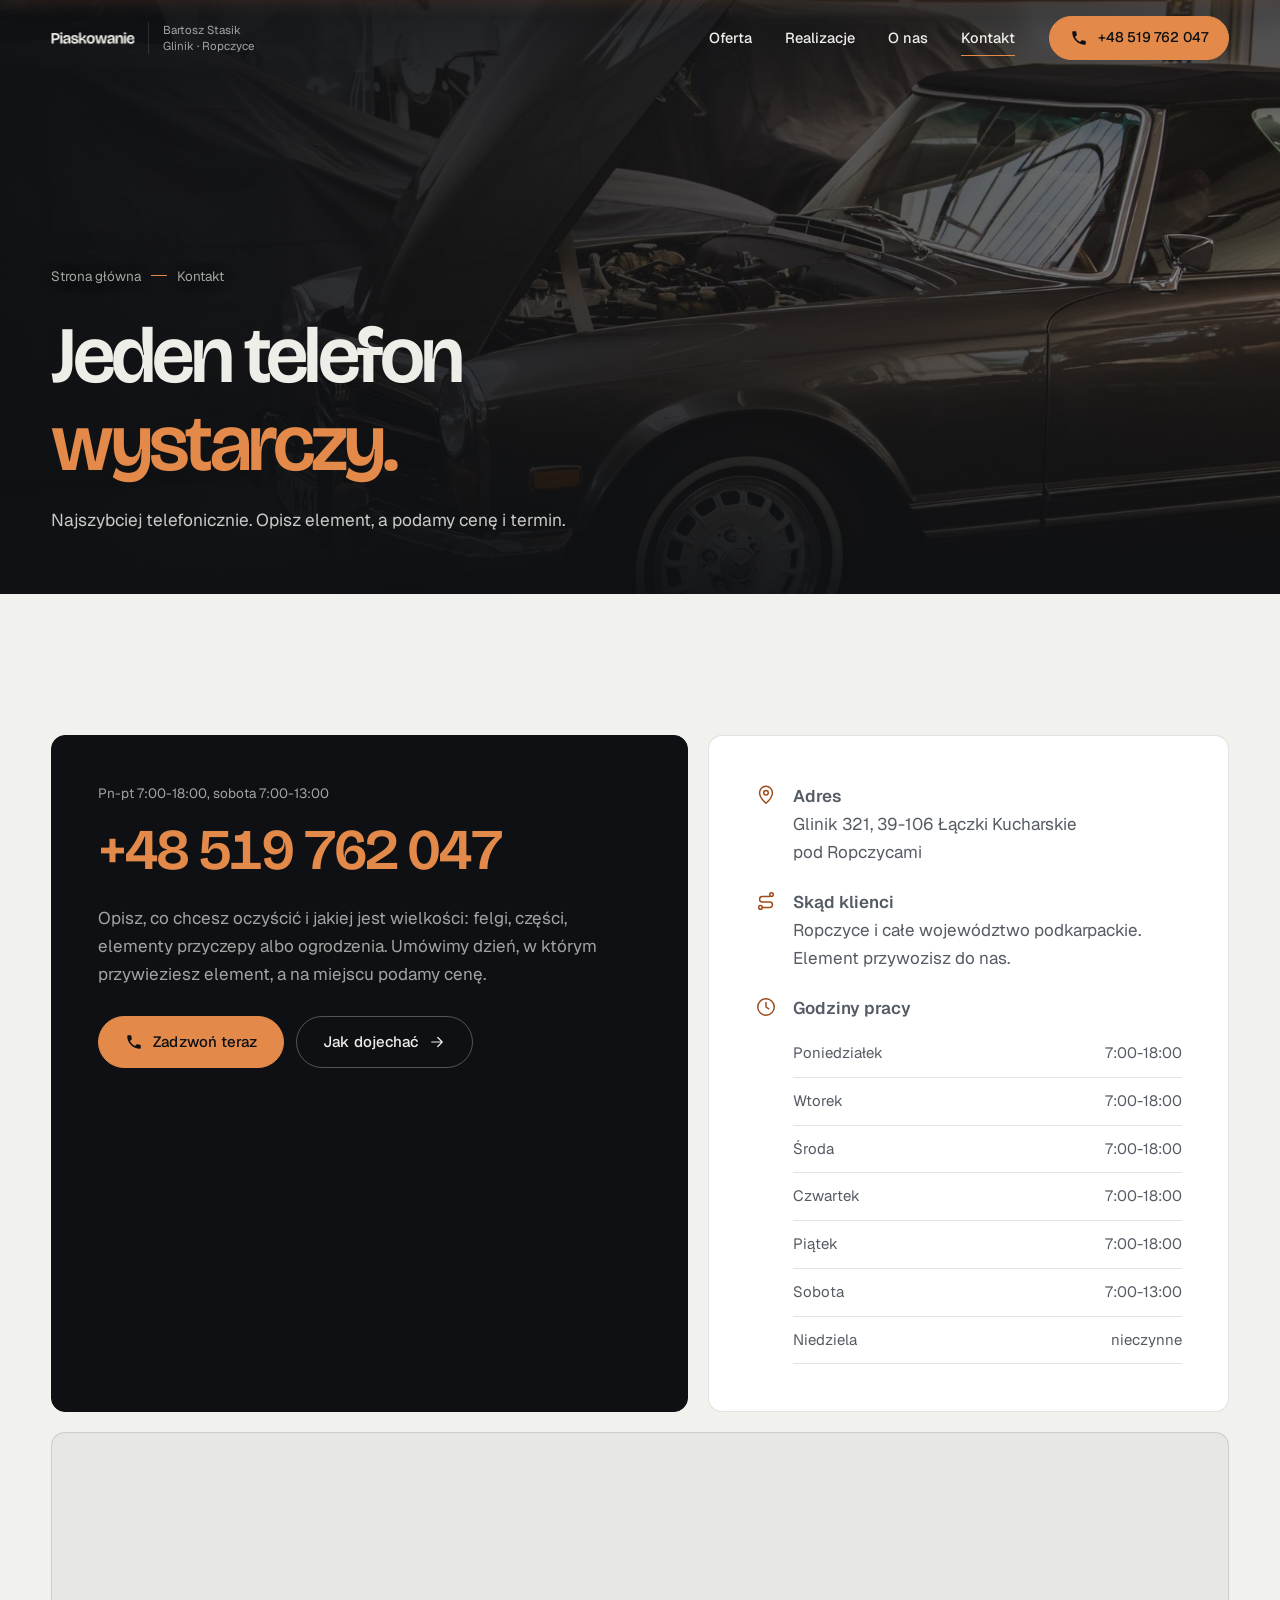
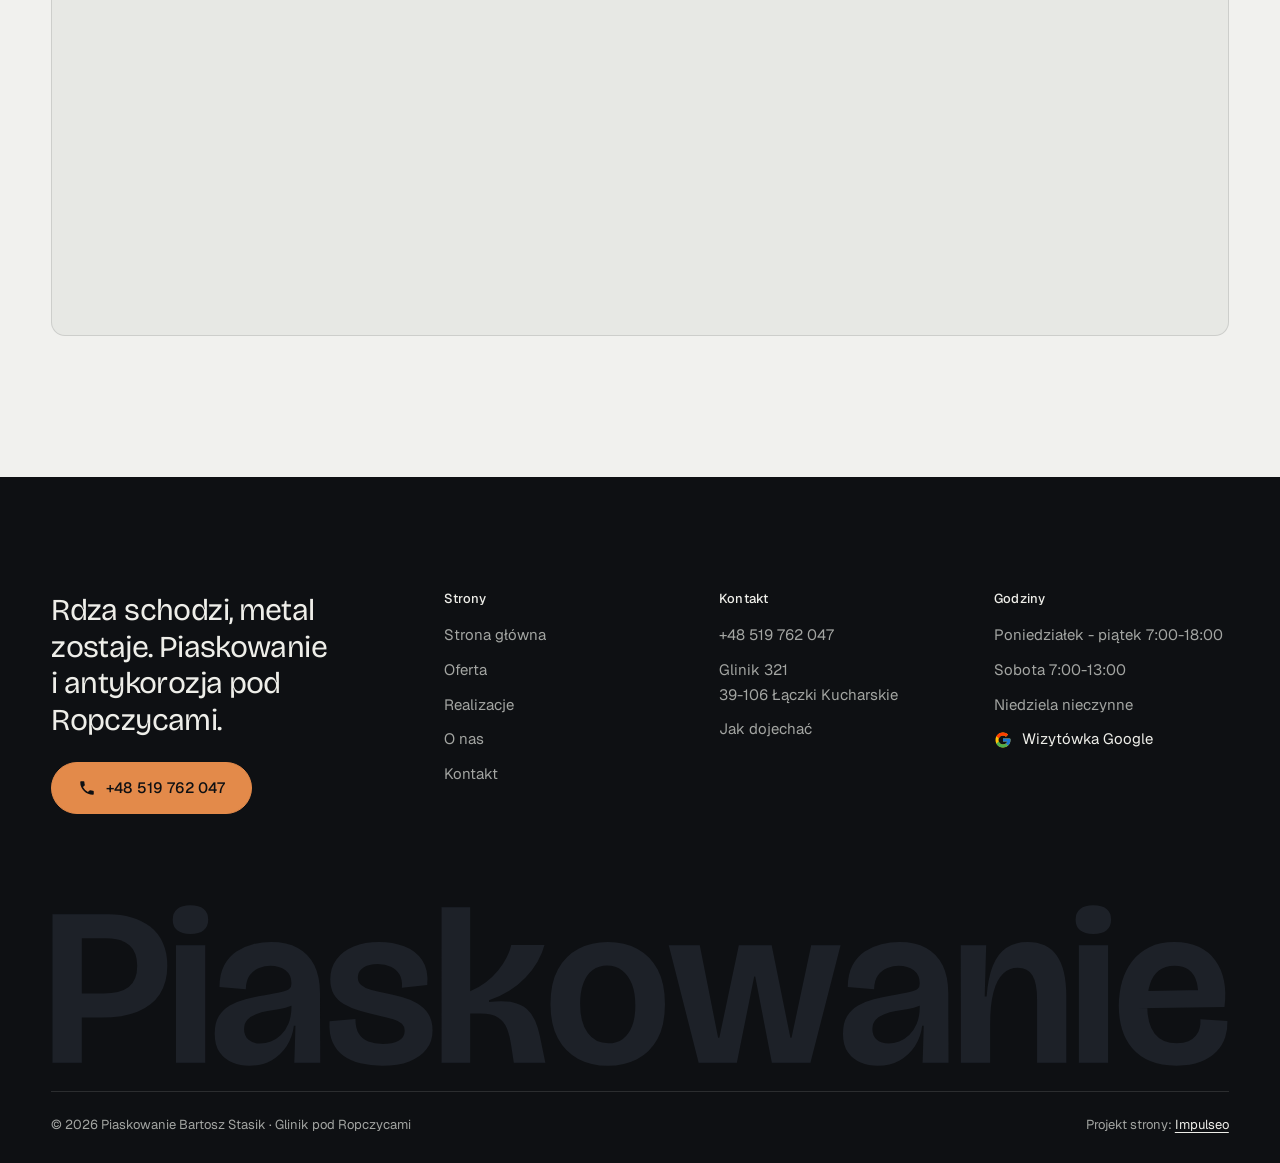
==== commit e4382f65: "[claude-edit][cmt:0ea26747-820c-473f-b2ed-b394c356d8c5] nowy projekt strony na wzór ElMac: grafit + " ====
--- a/kontakt.html
+++ b/kontakt.html
@@ -3,110 +3,152 @@
 <head>
 <meta charset="UTF-8">
 <meta name="viewport" content="width=device-width, initial-scale=1.0">
-<title>Kontakt - Piaskowanie Bartosz Stasik</title>
-<meta name="description" content="Kontakt Piaskowanie Bartosz Stasik - Glinik 321, 39-106 Łączki Kucharskie, Polska">
-<link rel="canonical" href="https://kris20032.github.io/piaskowanie/kontakt.html">
+<title>Kontakt - Piaskowanie Bartosz Stasik | Glinik, tel. +48 519 762 047</title>
+<meta name="description" content="Kontakt z Piaskowanie Bartosz Stasik: Glinik 321, 39-106 Łączki Kucharskie, tel. +48 519 762 047. Pn-pt 7:00-18:00, sobota 7:00-13:00.">
+<link rel="canonical" href="https://impulseo-pl.github.io/piaskowanie/kontakt.html">
 <meta name="robots" content="noindex, nofollow">
+<meta name="theme-color" content="#0E1013">
 <meta property="og:type" content="website">
 <meta property="og:locale" content="pl_PL">
 <meta property="og:site_name" content="Piaskowanie Bartosz Stasik">
-<meta property="og:title" content="Kontakt - Piaskowanie Bartosz Stasik">
-<meta property="og:description" content="Kontakt Piaskowanie Bartosz Stasik - Glinik 321, 39-106 Łączki Kucharskie, Polska">
-<meta property="og:url" content="https://kris20032.github.io/piaskowanie/kontakt.html">
-<meta property="og:image" content="https://kris20032.github.io/piaskowanie/img/og.jpg">
+<meta property="og:title" content="Kontakt - Piaskowanie Bartosz Stasik | Glinik, tel. +48 519 762 047">
+<meta property="og:description" content="Kontakt z Piaskowanie Bartosz Stasik: Glinik 321, 39-106 Łączki Kucharskie, tel. +48 519 762 047. Pn-pt 7:00-18:00, sobota 7:00-13:00.">
+<meta property="og:url" content="https://impulseo-pl.github.io/piaskowanie/kontakt.html">
+<meta property="og:image" content="https://impulseo-pl.github.io/piaskowanie/img/og.jpg">
 <meta property="og:image:width" content="1200">
 <meta property="og:image:height" content="630">
 <meta name="twitter:card" content="summary_large_image">
+<script>(function(){var d=document.documentElement;d.classList.add('js');try{if(!window.matchMedia('(prefers-reduced-motion: reduce)').matches)d.classList.add('anim');}catch(e){}setTimeout(function(){if(!d.classList.contains('anim-ok'))d.classList.remove('anim');},3500);})();</script>
+<script>(function(){try{var d=document.documentElement,q=/[?&]intro/.test(location.search);if(!q&&window.matchMedia&&matchMedia('(prefers-reduced-motion: reduce)').matches)return;if(!q&&sessionStorage.getItem('piask_intro'))return;sessionStorage.setItem('piask_intro','1');d.classList.add('intro-on');setTimeout(function(){d.classList.remove('intro-on','intro-gra','intro-out');d.classList.add('hero-go')},4600);}catch(e){}})();</script>
+<link rel="preload" as="image" href="img/g10.jpg" fetchpriority="high">
 <link rel="preconnect" href="https://fonts.googleapis.com">
 <link rel="preconnect" href="https://fonts.gstatic.com" crossorigin>
-<link href="https://fonts.googleapis.com/css2?family=Oswald:wght@500;600;700&family=Archivo:wght@400;500;600&display=swap" rel="stylesheet">
-<link rel="stylesheet" href="assets/styles.css?v=14458f3a">
+<link href="https://fonts.googleapis.com/css2?family=Bricolage+Grotesque:opsz,wght@12..96,400..700&family=Geist:wght@400..600&display=swap" rel="stylesheet">
+<link rel="stylesheet" href="assets/styles.css?v=20261110">
+<script src="assets/lenis.min.js?v=1.1.20" defer></script>
+<script src="assets/main.js?v=20261110" defer></script>
 </head>
 <body>
+<a class="skip" href="#tresc">Przejdź do treści</a>
+<header class="site-head">
+<div class="intro" aria-hidden="true"><span class="intro-line"><i></i></span><span class="intro-meta">piaskowanie · antykorozja · Ropczyce</span></div><div class="head-in">
+  <a class="brand" href="index.html" aria-label="Piaskowanie Bartosz Stasik - strona główna">
+    <span class="znak"><svg class="wm" viewBox="39 -706 5240 726" role="img" aria-label="Piaskowanie"><path pathLength="1" style="--i:0" d="M134.3 -200.8V-307.7H273.5Q347.4 -307.7 384.9 -336.6Q422.4 -365.4 422.4 -430.8Q422.4 -492.6 388 -522.8Q353.6 -553.1 283.5 -553.1H134.3V-660H293.4Q349.8 -660 397.8 -646.4Q445.7 -632.7 481.3 -604.3Q516.9 -575.9 536.7 -532.9Q556.4 -490 556.4 -430.7Q556.4 -355.9 522.7 -304.5Q489 -253.2 423.7 -227Q358.3 -200.8 261.3 -200.8ZM45.4 0V-660H175.9V0Z"/><path pathLength="1" style="--i:1" d="M594.8 0V-522.6H725V0ZM659.2 -572.6Q620.7 -572.6 600.5 -589.1Q580.4 -605.6 580.4 -636.4Q580.4 -668 600.7 -684.2Q621 -700.4 659.1 -700.4Q698.1 -700.4 718.3 -683.9Q738.4 -667.3 738.4 -636Q738.4 -606 718.2 -589.3Q698 -572.6 659.2 -572.6Z"/><path pathLength="1" style="--i:2" d="M921.9 13.7Q881.6 13.7 846.3 -0.6Q811.1 -14.9 789.1 -46.2Q767.2 -77.6 767.2 -129.1Q767.2 -176.3 785.3 -206.1Q803.4 -235.8 834.6 -254.2Q865.9 -272.5 904.5 -282.3Q943.1 -292.1 983.4 -299.1Q1037.5 -308.8 1064.1 -314.7Q1090.7 -320.5 1099.7 -329Q1108.8 -337.4 1108.8 -352.6Q1108.8 -390.6 1082.3 -410.7Q1055.9 -430.8 1014.9 -430.8Q989.6 -430.8 964.6 -421.3Q939.6 -411.8 923.1 -389Q906.5 -366.3 905.7 -326.2L788.4 -337.1Q789.1 -395 809.6 -433.6Q830.2 -472.3 864.1 -494.8Q898.1 -517.2 938.3 -526.9Q978.5 -536.6 1018.5 -536.6Q1088.5 -536.6 1137 -510.4Q1185.4 -484.2 1210.7 -433.3Q1235.9 -382.5 1235.9 -307.7V-211.9Q1236.2 -176.8 1236.4 -141.2Q1236.5 -105.6 1236.7 -70.3Q1236.8 -35.1 1236.8 0H1121.4Q1122.9 -40.2 1124.1 -80Q1125.3 -119.9 1126.5 -163.9H1119.6Q1114.1 -114.7 1087.8 -74.3Q1061.6 -34 1019.3 -10.1Q977.1 13.7 921.9 13.7ZM970 -85.1Q993.3 -85.1 1017.5 -94.5Q1041.6 -103.8 1062.1 -123.3Q1082.6 -142.8 1095.4 -173.4Q1108.2 -203.9 1108.8 -245.6L1109.1 -269L1135.8 -274.4Q1126.3 -260.2 1104.9 -252Q1083.6 -243.9 1056.6 -239.2Q1029.5 -234.6 1002 -229.6Q974.4 -224.7 950.8 -215.7Q927.2 -206.7 912.6 -191.2Q898 -175.7 898 -148.6Q898 -118.7 917.9 -101.9Q937.7 -85.1 970 -85.1Z"/><path pathLength="1" style="--i:3" d="M1511.1 13.7Q1459.9 13.7 1416.1 3.2Q1372.2 -7.3 1340.2 -30.3Q1308.2 -53.3 1291.6 -91.5Q1275 -129.7 1278.3 -184.1L1393.5 -194.6Q1393.4 -154.4 1408.2 -129.6Q1423 -104.8 1450.4 -93.8Q1477.7 -82.7 1515.2 -82.7Q1558.8 -82.7 1585.8 -97.4Q1612.8 -112.1 1612.8 -141.6Q1612.8 -161.5 1600.4 -173.1Q1588.1 -184.8 1562.1 -192.9Q1536.1 -201 1495.1 -210.1Q1448.9 -221 1409.7 -232.5Q1370.5 -244 1341.6 -261.1Q1312.8 -278.2 1297.2 -304.5Q1281.6 -330.9 1281.6 -370.8Q1281.6 -422.5 1309.1 -459.5Q1336.7 -496.5 1385.9 -516.6Q1435 -536.6 1500 -536.6Q1559.2 -536.6 1610 -517.6Q1660.7 -498.6 1690 -456.5Q1719.3 -414.4 1713.1 -345.8L1600.3 -333.7Q1603.3 -368.7 1589.9 -392Q1576.5 -415.4 1551.6 -427.1Q1526.7 -438.8 1492.8 -438.8Q1451.6 -438.8 1427.9 -422.7Q1404.1 -406.6 1404.1 -380.4Q1404.1 -358.8 1418.8 -345.8Q1433.4 -332.7 1461.4 -324.9Q1489.3 -317.1 1528.9 -308.7Q1563.5 -302 1599.9 -292.1Q1636.3 -282.1 1667.3 -264.7Q1698.2 -247.2 1717.5 -218.1Q1736.7 -189 1736.7 -143.6Q1736.7 -95.8 1710.2 -60.3Q1683.6 -24.8 1633.4 -5.6Q1583.2 13.7 1511.1 13.7Z"/><path pathLength="1" style="--i:4" d="M1776.8 0V-691H1904.2V-317.6Q1943 -333.5 1974.1 -357.4Q2005.2 -381.3 2028.5 -409.8Q2051.8 -438.2 2066.3 -467.5Q2080.9 -496.8 2087 -523.2H2234.9Q2225.1 -485.9 2203.9 -449Q2182.6 -412.1 2150.8 -379Q2119 -345.9 2077.9 -319.8Q2036.7 -293.6 1987.8 -277.8V-269.8Q2050.7 -277.7 2091.4 -268.7Q2132.1 -259.7 2156.2 -238.3Q2180.2 -216.9 2193.3 -186.2Q2206.4 -155.5 2214 -119.3L2238.8 0H2098.3L2085.5 -84.4Q2079.4 -122.4 2067.9 -152.3Q2056.4 -182.3 2029.5 -200.1Q2002.6 -217.9 1950 -218.2L1904.2 -218.5V0Z"/><path pathLength="1" style="--i:5" d="M2516.4 13.7Q2442.8 13.7 2385 -16.6Q2327.2 -47 2294.3 -108.1Q2261.5 -169.1 2261.5 -260.9Q2261.5 -354.9 2295.2 -415.8Q2329 -476.7 2386.7 -506.7Q2444.4 -536.6 2516.7 -536.6Q2591.4 -536.6 2648.7 -506Q2706 -475.3 2738.5 -414.1Q2771 -352.9 2771 -260.4Q2771 -166.1 2737.6 -105.4Q2704.1 -44.6 2646.4 -15.4Q2588.7 13.7 2516.4 13.7ZM2518.9 -85.8Q2557.1 -85.8 2583.8 -105.4Q2610.5 -125 2624.8 -162.8Q2639.1 -200.5 2639.1 -253.5Q2639.1 -310 2623.9 -349.5Q2608.8 -389.1 2580.7 -410.6Q2552.7 -432.2 2513.5 -432.2Q2476 -432.2 2449.2 -412Q2422.3 -391.8 2407.9 -353.6Q2393.4 -315.4 2393.4 -262.3Q2393.4 -179.4 2426.7 -132.6Q2459.9 -85.8 2518.9 -85.8Z"/><path pathLength="1" style="--i:6" d="M2920.9 0 2787.8 -522.6H2925.9L3007.6 -110.8H3012.9L3099.8 -522.6H3245.8L3329.2 -110.8H3334.2L3421.8 -522.6H3552.5L3418.4 0H3246.7L3172.6 -383.3H3168.2L3090.9 0Z"/><path pathLength="1" style="--i:7" d="M3717.9 13.7Q3677.6 13.7 3642.3 -0.6Q3607.1 -14.9 3585.1 -46.2Q3563.2 -77.6 3563.2 -129.1Q3563.2 -176.3 3581.3 -206.1Q3599.4 -235.8 3630.6 -254.2Q3661.9 -272.5 3700.5 -282.3Q3739.1 -292.1 3779.4 -299.1Q3833.5 -308.8 3860.1 -314.7Q3886.7 -320.5 3895.7 -329Q3904.8 -337.4 3904.8 -352.6Q3904.8 -390.6 3878.3 -410.7Q3851.9 -430.8 3810.9 -430.8Q3785.6 -430.8 3760.6 -421.3Q3735.6 -411.8 3719.1 -389Q3702.5 -366.3 3701.7 -326.2L3584.4 -337.1Q3585.1 -395 3605.6 -433.6Q3626.2 -472.3 3660.1 -494.8Q3694.1 -517.2 3734.3 -526.9Q3774.5 -536.6 3814.5 -536.6Q3884.5 -536.6 3933 -510.4Q3981.4 -484.2 4006.7 -433.3Q4031.9 -382.5 4031.9 -307.7V-211.9Q4032.2 -176.8 4032.4 -141.2Q4032.5 -105.6 4032.7 -70.3Q4032.8 -35.1 4032.8 0H3917.4Q3918.9 -40.2 3920.1 -80Q3921.3 -119.9 3922.5 -163.9H3915.6Q3910.1 -114.7 3883.8 -74.3Q3857.6 -34 3815.3 -10.1Q3773.1 13.7 3717.9 13.7ZM3766 -85.1Q3789.3 -85.1 3813.5 -94.5Q3837.6 -103.8 3858.1 -123.3Q3878.6 -142.8 3891.4 -173.4Q3904.2 -203.9 3904.8 -245.6L3905.1 -269L3931.8 -274.4Q3922.3 -260.2 3900.9 -252Q3879.6 -243.9 3852.6 -239.2Q3825.5 -234.6 3798 -229.6Q3770.4 -224.7 3746.8 -215.7Q3723.2 -206.7 3708.6 -191.2Q3694 -175.7 3694 -148.6Q3694 -118.7 3713.9 -101.9Q3733.7 -85.1 3766 -85.1Z"/><path pathLength="1" style="--i:8" d="M4087.8 0V-274.7L4087.2 -522.6H4200.5L4193.9 -294.4H4202.5Q4208.5 -376.6 4229.6 -430.1Q4250.6 -483.6 4289 -510.1Q4327.3 -536.6 4384.6 -536.6Q4471.5 -536.6 4514.3 -476.9Q4557 -417.2 4557 -296.1V0H4426.8V-283.2Q4426.8 -354 4406.5 -388Q4386.3 -422.1 4341 -422.1Q4302.9 -422.1 4275.3 -395.8Q4247.6 -369.6 4232.8 -313.7Q4218 -257.9 4218 -167.8V0Z"/><path pathLength="1" style="--i:9" d="M4612.8 0V-522.6H4743V0ZM4677.2 -572.6Q4638.7 -572.6 4618.5 -589.1Q4598.4 -605.6 4598.4 -636.4Q4598.4 -668 4618.7 -684.2Q4639 -700.4 4677.1 -700.4Q4716.1 -700.4 4736.3 -683.9Q4756.4 -667.3 4756.4 -636Q4756.4 -606 4736.2 -589.3Q4716 -572.6 4677.2 -572.6Z"/><path pathLength="1" style="--i:10" d="M5047.4 13.7Q4978.7 13.7 4930.1 -6.8Q4881.6 -27.2 4850.6 -63.7Q4819.6 -100.1 4805 -148.4Q4790.5 -196.7 4790.5 -252.7Q4790.5 -309.7 4805.1 -361Q4819.8 -412.2 4850 -451.7Q4880.2 -491.1 4927 -513.9Q4973.9 -536.6 5038.3 -536.6Q5100.3 -536.6 5146 -515.2Q5191.6 -493.8 5220.2 -454.9Q5248.7 -416.1 5259 -363.5Q5269.3 -310.9 5261 -248.1L4871.4 -241.8V-318.1L5162.8 -323.4L5142.4 -279.3Q5146.6 -326.8 5136.4 -360.7Q5126.2 -394.6 5102.1 -412.9Q5078.1 -431.2 5038.3 -431.2Q4995.9 -431.2 4968.8 -409.6Q4941.7 -388.1 4929.3 -349.2Q4916.8 -310.4 4916.8 -258.6Q4916.8 -171.9 4950.3 -129.1Q4983.7 -86.2 5049.3 -86.2Q5080.2 -86.2 5100.7 -95.1Q5121.2 -103.9 5133.4 -119.2Q5145.7 -134.4 5150.4 -153.6Q5155.2 -172.8 5153.9 -193.2L5274 -185.8Q5275.8 -148.6 5264.2 -113.2Q5252.6 -77.7 5225.6 -49.2Q5198.5 -20.7 5154.4 -3.5Q5110.3 13.7 5047.4 13.7Z"/></svg></span>
+    <span class="brand-sub">Bartosz Stasik<br>Glinik · Ropczyce</span>
+  </a>
+  <nav class="nav-links" aria-label="Menu główne">
+    <a class="nl" href="oferta.html">Oferta</a><a class="nl" href="realizacje.html">Realizacje</a><a class="nl" href="o-nas.html">O&nbsp;nas</a><a class="nl" href="kontakt.html" aria-current="page">Kontakt</a>
+    <a class="btn btn-copper nav-cta" href="tel:+48519762047"><svg class="ico" width="16" height="16" viewBox="0 0 24 24" fill="none" aria-hidden="true"><path d="M6.6 10.8a15.5 15.5 0 0 0 6.6 6.6l2.2-2.2a1 1 0 0 1 1-.24 11.4 11.4 0 0 0 3.6.58 1 1 0 0 1 1 1V20a1 1 0 0 1-1 1A17 17 0 0 1 3 4a1 1 0 0 1 1-1h3.5a1 1 0 0 1 1 1c0 1.25.2 2.46.58 3.6a1 1 0 0 1-.25 1l-2.23 2.2Z" fill="currentColor"/></svg>+48 519 762 047</a>
+  </nav>
+  <button class="burger" type="button" aria-label="Otwórz menu" aria-expanded="false" aria-controls="mnav"><span></span><span></span></button>
+</div>
+</header>
+<script>(function(){var d=document.documentElement;if(!d.classList.contains('intro-on'))return;
+var wyszlo=false,koniec=false,t0=Date.now();
+function heroGotowe(){var im=document.querySelector('.hero-media img, .pagehead-media img');return !!(im&&im.complete&&im.naturalWidth>0);}
+function sprzataj(){if(koniec)return;koniec=true;d.classList.add('hero-go');d.classList.remove('intro-on','intro-gra','intro-out');
+['--i-w','--i-h','--i-px','--i-py','--i-zmniejsz','--i-baza-w','--i-baza-h'].forEach(function(k){d.style.removeProperty(k);});
+try{document.dispatchEvent(new Event('wejscie:koniec'));}catch(e){}}
+function wyjdz(){if(wyszlo||koniec)return;wyszlo=true;d.classList.add('intro-out');setTimeout(function(){d.classList.add('hero-go');},240);setTimeout(sprzataj,880);}
+function moze(){if(wyszlo||koniec)return;var t=Date.now()-t0;if(t>=1500&&(heroGotowe()||t>=1900))wyjdz();else setTimeout(moze,60);}
+try{var znak=document.querySelector('.brand .znak'),wm=znak&&znak.querySelector('.wm');if(!wm){sprzataj();return;}
+znak.classList.add('mierze');var r=wm.getBoundingClientRect();znak.classList.remove('mierze');
+if(!r.width||!r.height){sprzataj();return;}
+var W=window.innerWidth,H=window.innerHeight,cel=W<680?Math.min(W*0.84,360):Math.min(W*0.5,720);cel=Math.max(r.width,cel);
+var u=function(k,v){d.style.setProperty(k,v);};
+u('--i-w',Math.round(cel)+'px');u('--i-h',Math.round(cel*r.height/r.width)+'px');u('--i-zmniejsz',(r.width/cel).toFixed(4));
+u('--i-px',Math.round(r.left+r.width/2-W/2)+'px');u('--i-py',Math.round(r.top+r.height/2-H/2)+'px');
+u('--i-baza-w',Math.round(r.width)+'px');u('--i-baza-h',Math.round(r.height)+'px');
+requestAnimationFrame(function(){requestAnimationFrame(function(){d.classList.add('intro-gra');t0=Date.now();moze();});});
+['wheel','touchstart','keydown','pointerdown'].forEach(function(ev){window.addEventListener(ev,function(){sprzataj();},{once:true,passive:true});});
+setTimeout(sprzataj,4100);
+}catch(e){sprzataj();}})();</script>
+<div class="mnav" id="mnav">
+  <div class="mnav-in">
+    <a class="ml" href="index.html">Strona główna</a><a class="ml" href="oferta.html">Oferta</a><a class="ml" href="realizacje.html">Realizacje</a><a class="ml" href="o-nas.html">O&nbsp;nas</a><a class="ml" href="kontakt.html" aria-current="page">Kontakt</a>
+    <div class="mnav-foot">
+      <span>Pn-pt 7:00-18:00, sobota 7:00-13:00</span>
+      <a class="btn btn-copper" href="tel:+48519762047"><svg class="ico" width="16" height="16" viewBox="0 0 24 24" fill="none" aria-hidden="true"><path d="M6.6 10.8a15.5 15.5 0 0 0 6.6 6.6l2.2-2.2a1 1 0 0 1 1-.24 11.4 11.4 0 0 0 3.6.58 1 1 0 0 1 1 1V20a1 1 0 0 1-1 1A17 17 0 0 1 3 4a1 1 0 0 1 1-1h3.5a1 1 0 0 1 1 1c0 1.25.2 2.46.58 3.6a1 1 0 0 1-.25 1l-2.23 2.2Z" fill="currentColor"/></svg>+48 519 762 047</a>
+    </div>
+  </div>
+</div>
+<main id="tresc">
 
-<header class="nav">
-  <div class="wrap nav-inner">
-    <a class="brand" href="index.html"><span class="name">Piaskowanie Bartosz Stasik</span><span class="sub">Ropczyce</span></a>
-    <nav class="nav-links">
-      <a href="oferta.html">Usługi</a>
-      <a href="realizacje.html">Realizacje</a>
-      <a href="o-nas.html">O nas</a>
-      <a href="kontakt.html" class="active" aria-current="page">Kontakt</a>
-      <a href="kontakt.html" class="btn btn-accent">Umów termin</a>
-    </nav>
-    <button class="nav-toggle" aria-label="Menu"><span></span><span></span><span></span></button>
-  </div>
-</header>
-
-<main>
 <section class="pagehead">
-  <img src="img/about.jpg" alt="Piaskowanie Bartosz Stasik - Umów termin" width="1600" height="1066" decoding="async">
-  <div class="wrap">
-    <span class="eyebrow">Kontakt</span>
-    <h1>Umów termin</h1>
-    <p>Zadzwoń - powiemy, kiedy możemy przyjąć element do piaskowania.</p>
+  <div class="pagehead-media"><img src="img/g10.jpg" alt="Klasyczny samochód w garażu z otwartą maską" width="1600" height="1066" decoding="async" fetchpriority="high"></div>
+  <div class="ph-in">
+    <p class="crumb up" style="--d:0"><a href="index.html">Strona główna</a><span class="sl" aria-hidden="true"></span>Kontakt</p>
+    <h1><span class="ln"><span class="ln-i" style="--k:0">Jeden telefon</span></span><span class="ln"><span class="ln-i" style="--k:1"><em>wystarczy.</em></span></span></h1>
+    <p class="ph-lead up" style="--d:300">Najszybciej telefonicznie. Opisz element, a&nbsp;podamy cenę i&nbsp;termin.</p>
   </div>
 </section>
-<section>
-  <div class="wrap contact-grid">
-    <div class="reveal">
-      <span class="eyebrow">Dane kontaktowe</span>
-      <h2 style="margin:var(--space-4) 0 var(--space-6)">Piaskowanie Bartosz Stasik</h2>
-      <div class="info-list">
-        <div class="info-row"><div class="ic"><svg class="ico-tel" width="16" height="16" viewBox="0 0 24 24" fill="none" aria-hidden="true"><path d="M6.6 10.8a15.5 15.5 0 0 0 6.6 6.6l2.2-2.2a1 1 0 0 1 1-.24 11.4 11.4 0 0 0 3.6.58 1 1 0 0 1 1 1V20a1 1 0 0 1-1 1A17 17 0 0 1 3 4a1 1 0 0 1 1-1h3.5a1 1 0 0 1 1 1c0 1.25.2 2.46.58 3.6a1 1 0 0 1-.25 1l-2.23 2.2Z" fill="currentColor"/></svg></div><div><div class="lbl">Telefon</div><a class="val" href="tel:+48519762047">+48 519 762 047</a></div></div>
-        <div class="info-row"><div class="ic"><svg class="ico-pin" width="16" height="16" viewBox="0 0 24 24" fill="none" aria-hidden="true"><path d="M12 21s7-6.1 7-11.5A7 7 0 0 0 5 9.5C5 14.9 12 21 12 21Z" stroke="currentColor" stroke-width="1.6" fill="none"/><circle cx="12" cy="9.5" r="2.4" fill="currentColor"/></svg></div><div><div class="lbl">Adres</div><div class="val">Glinik 321, 39-106 Łączki Kucharskie, Polska</div></div></div>
-        <div class="info-row"><div class="ic"><svg width="16" height="16" viewBox="0 0 24 24" fill="none" aria-hidden="true"><circle cx="12" cy="12" r="8.5" stroke="currentColor" stroke-width="1.6"/><path d="M12 7.5V12l3 2" stroke="currentColor" stroke-width="1.6" stroke-linecap="round"/></svg></div><div><div class="lbl">Godziny</div><div class="val">Poniedziałek-piątek 7:00-18:00<br>Sobota 7:00-13:00<br>Niedziela nieczynne</div></div></div>
+
+<section class="sec">
+  <div class="wrap">
+    <div class="k-grid">
+      <div class="k-card dark rv">
+        <span class="lbl">Pn-pt 7:00-18:00, sobota 7:00-13:00</span>
+        <a class="k-phone" href="tel:+48519762047">+48 519 762 047</a>
+        <p>Opisz, co chcesz oczyścić i&nbsp;jakiej jest wielkości: felgi, części, elementy przyczepy albo ogrodzenia. Umówimy dzień, w&nbsp;którym przywieziesz element, a&nbsp;na miejscu podamy cenę.</p>
+        <div class="cta-row" style="margin-top:28px">
+          <a class="btn btn-copper" href="tel:+48519762047"><svg class="ico" width="16" height="16" viewBox="0 0 24 24" fill="none" aria-hidden="true"><path d="M6.6 10.8a15.5 15.5 0 0 0 6.6 6.6l2.2-2.2a1 1 0 0 1 1-.24 11.4 11.4 0 0 0 3.6.58 1 1 0 0 1 1 1V20a1 1 0 0 1-1 1A17 17 0 0 1 3 4a1 1 0 0 1 1-1h3.5a1 1 0 0 1 1 1c0 1.25.2 2.46.58 3.6a1 1 0 0 1-.25 1l-2.23 2.2Z" fill="currentColor"/></svg>Zadzwoń teraz</a>
+          <a class="btn btn-ghost" href="https://maps.google.com/?cid=4983853224863463767" target="_blank" rel="noopener">Jak dojechać<svg class="ico arr" width="18" height="18" viewBox="0 0 24 24" fill="none" stroke="currentColor" stroke-width="1.6" stroke-linecap="round" stroke-linejoin="round" aria-hidden="true"><path d="M5 12h14M13 6l6 6-6 6"/></svg></a>
+        </div>
+      </div>
+      <div class="k-card rv" style="--d:120">
+        <ul class="k-list">
+          <li><svg class="ico" width="24" height="24" viewBox="0 0 24 24" fill="none" stroke="currentColor" stroke-width="1.6" stroke-linecap="round" stroke-linejoin="round" aria-hidden="true"><path d="M12 21s-7-6.2-7-11.5A7 7 0 0 1 19 9.5C19 14.8 12 21 12 21z"/><circle cx="12" cy="9.5" r="2.5"/></svg><span><b>Adres</b>Glinik 321, 39-106 Łączki Kucharskie<br>pod Ropczycami</span></li>
+          <li><svg class="ico" width="24" height="24" viewBox="0 0 24 24" fill="none" stroke="currentColor" stroke-width="1.6" stroke-linecap="round" stroke-linejoin="round" aria-hidden="true"><circle cx="6" cy="19" r="2"/><circle cx="18" cy="5" r="2"/><path d="M8 19h8a3 3 0 0 0 0-6H8a3 3 0 0 1 0-6h8"/></svg><span><b>Skąd klienci</b>Ropczyce i&nbsp;całe województwo podkarpackie. Element przywozisz do nas.</span></li>
+          <li><svg class="ico" width="24" height="24" viewBox="0 0 24 24" fill="none" stroke="currentColor" stroke-width="1.6" stroke-linecap="round" stroke-linejoin="round" aria-hidden="true"><circle cx="12" cy="12" r="9"/><path d="M12 7v5l3 2"/></svg><span><b>Godziny pracy</b>
+            <ul class="hours"><li><span>Poniedziałek</span><span>7:00-18:00</span></li><li><span>Wtorek</span><span>7:00-18:00</span></li><li><span>Środa</span><span>7:00-18:00</span></li><li><span>Czwartek</span><span>7:00-18:00</span></li><li><span>Piątek</span><span>7:00-18:00</span></li><li><span>Sobota</span><span>7:00-13:00</span></li><li><span>Niedziela</span><span>nieczynne</span></li></ul></span></li>
+        </ul>
       </div>
     </div>
-    <div class="reveal">
-      <div class="form">
-        <h3 style="margin-bottom:var(--space-4)">Najszybciej telefonicznie</h3>
-        <p class="muted" style="margin-bottom:var(--space-5)">Zadzwoń, opisz element do piaskowania, a podamy cenę i termin.</p>
-        <a href="tel:+48519762047" class="btn btn-accent" style="justify-content:center">Zadzwoń: +48 519 762 047 <span class="arr">→</span></a>
-      </div>
+    <div class="map map-lg rv">
+      <iframe title="Mapa dojazdu - Piaskowanie Bartosz Stasik, Glinik pod Ropczycami" src="https://maps.google.com/maps?q=Glinik+321,+39-106+%C5%81%C4%85czki+Kucharskie&z=11&output=embed" loading="lazy" referrerpolicy="no-referrer-when-downgrade"></iframe>
     </div>
   </div>
 </section>
-<section style="padding-top:0">
-  <div class="wrap reveal">
-    <iframe class="map" title="Piaskowanie Bartosz Stasik - Ropczyce" src="https://maps.google.com/maps?q=49.9700532%2C21.5762063&z=15&output=embed" loading="lazy" referrerpolicy="no-referrer-when-downgrade"></iframe>
-  </div>
-</section>
 </main>
-
-<footer>
+<footer class="site-foot">
   <div class="wrap">
-    <div class="foot-grid">
-      <div class="foot-brand">
-        <div class="name">Piaskowanie Bartosz Stasik</div>
-        <p>Piaskujemy felgi, części samochodowe i drobne elementy metalowe, a potem zabezpieczamy je przed korozją.</p>
+    <div class="foot-top">
+      <div>
+        <p class="foot-claim">Rdza schodzi, metal zostaje. Piaskowanie i&nbsp;antykorozja pod Ropczycami.</p>
+        <a class="btn btn-copper" href="tel:+48519762047"><svg class="ico" width="16" height="16" viewBox="0 0 24 24" fill="none" aria-hidden="true"><path d="M6.6 10.8a15.5 15.5 0 0 0 6.6 6.6l2.2-2.2a1 1 0 0 1 1-.24 11.4 11.4 0 0 0 3.6.58 1 1 0 0 1 1 1V20a1 1 0 0 1-1 1A17 17 0 0 1 3 4a1 1 0 0 1 1-1h3.5a1 1 0 0 1 1 1c0 1.25.2 2.46.58 3.6a1 1 0 0 1-.25 1l-2.23 2.2Z" fill="currentColor"/></svg>+48 519 762 047</a>
       </div>
-      <div class="foot-col">
-        <h4>Nawigacja</h4>
-        <a href="oferta.html">Usługi</a>
-        <a href="realizacje.html">Realizacje</a>
-        <a href="o-nas.html">O nas</a>
-        <a href="kontakt.html">Kontakt</a>
+      <div>
+        <h4>Strony</h4>
+        <ul><li><a href="index.html">Strona główna</a></li><li><a href="oferta.html">Oferta</a></li><li><a href="realizacje.html">Realizacje</a></li><li><a href="o-nas.html">O&nbsp;nas</a></li><li><a href="kontakt.html">Kontakt</a></li></ul>
       </div>
-      <div class="foot-col">
+      <div>
         <h4>Kontakt</h4>
-        <a href="tel:+48519762047">+48 519 762 047</a>
-        <p>Glinik 321, 39-106 Łączki Kucharskie, Polska</p>
-        <a href="https://maps.google.com/?cid=4983853224863463767&g_mp=Cidnb29nbGUubWFwcy5wbGFjZXMudjEuUGxhY2VzLlNlYXJjaFRleHQQAhgEIAA" target="_blank" rel="noopener">Jak dojechać →</a>
-      <div class="foot-soc">
-        <a class="soc" href="https://maps.google.com/?cid=4983853224863463767&g_mp=Cidnb29nbGUubWFwcy5wbGFjZXMudjEuUGxhY2VzLlNlYXJjaFRleHQQAhgEIAA" target="_blank" rel="noopener" aria-label="Google - Piaskowanie Bartosz Stasik"><svg viewBox="0 0 24 24" aria-hidden="true" focusable="false"><path d="M12.48 10.92v3.28h7.84c-.24 1.84-.853 3.187-1.787 4.133-1.147 1.147-2.933 2.4-6.053 2.4-4.827 0-8.6-3.893-8.6-8.72s3.773-8.72 8.6-8.72c2.6 0 4.507 1.027 5.907 2.347l2.307-2.307C18.747 1.44 16.133 0 12.48 0 5.867 0 .307 5.387.307 12s5.56 12 12.173 12c3.573 0 6.267-1.173 8.373-3.36 2.16-2.16 2.84-5.213 2.84-7.667 0-.76-.053-1.467-.173-2.053H12.48z" fill="currentColor"/></svg></a>
+        <ul>
+          <li><a href="tel:+48519762047">+48 519 762 047</a></li>
+          <li>Glinik 321<br>39-106 Łączki Kucharskie</li>
+          <li><a href="https://maps.google.com/?cid=4983853224863463767" target="_blank" rel="noopener">Jak dojechać</a></li>
+        </ul>
       </div>
+      <div>
+        <h4>Godziny</h4>
+        <ul>
+          <li>Poniedziałek - piątek 7:00-18:00</li>
+          <li>Sobota 7:00-13:00</li>
+          <li>Niedziela nieczynne</li>
+          <li><a class="soc" href="https://maps.google.com/?cid=4983853224863463767" target="_blank" rel="noopener" aria-label="Wizytówka Piaskowanie Bartosz Stasik w Google"><svg class="g-logo" viewBox="0 0 48 48" aria-hidden="true"><path fill="#FFC107" d="M43.6 20.5H42V20H24v8h11.3C33.7 32.7 29.2 36 24 36c-6.6 0-12-5.4-12-12s5.4-12 12-12c3.1 0 5.8 1.2 7.9 3.1l5.7-5.7C34 6.1 29.3 4 24 4 12.9 4 4 12.9 4 24s8.9 20 20 20 20-8.9 20-20c0-1.3-.1-2.4-.4-3.5z"/><path fill="#FF3D00" d="m6.3 14.7 6.6 4.8C14.7 15.1 19 12 24 12c3.1 0 5.8 1.2 7.9 3.1l5.7-5.7C34 6.1 29.3 4 24 4 16.3 4 9.7 8.3 6.3 14.7z"/><path fill="#4CAF50" d="M24 44c5.2 0 9.9-2 13.4-5.2l-6.2-5.2A11.9 11.9 0 0 1 24 36c-5.2 0-9.6-3.3-11.3-7.9l-6.5 5C9.5 39.6 16.2 44 24 44z"/><path fill="#1976D2" d="M43.6 20.5H42V20H24v8h11.3a12 12 0 0 1-4.1 5.6l6.2 5.2C37 39.2 44 34 44 24c0-1.3-.1-2.4-.4-3.5z"/></svg>Wizytówka Google</a></li>
+        </ul>
       </div>
     </div>
-    <div class="foot-bot">
-      <span>© 2026 Piaskowanie Bartosz Stasik</span>
+    <div class="foot-mark" aria-hidden="true"><svg class="wm-foot" viewBox="39 -706 5240 726" aria-hidden="true" focusable="false"><path style="--i:0" d="M134.3 -200.8V-307.7H273.5Q347.4 -307.7 384.9 -336.6Q422.4 -365.4 422.4 -430.8Q422.4 -492.6 388 -522.8Q353.6 -553.1 283.5 -553.1H134.3V-660H293.4Q349.8 -660 397.8 -646.4Q445.7 -632.7 481.3 -604.3Q516.9 -575.9 536.7 -532.9Q556.4 -490 556.4 -430.7Q556.4 -355.9 522.7 -304.5Q489 -253.2 423.7 -227Q358.3 -200.8 261.3 -200.8ZM45.4 0V-660H175.9V0Z"/><path style="--i:1" d="M594.8 0V-522.6H725V0ZM659.2 -572.6Q620.7 -572.6 600.5 -589.1Q580.4 -605.6 580.4 -636.4Q580.4 -668 600.7 -684.2Q621 -700.4 659.1 -700.4Q698.1 -700.4 718.3 -683.9Q738.4 -667.3 738.4 -636Q738.4 -606 718.2 -589.3Q698 -572.6 659.2 -572.6Z"/><path style="--i:2" d="M921.9 13.7Q881.6 13.7 846.3 -0.6Q811.1 -14.9 789.1 -46.2Q767.2 -77.6 767.2 -129.1Q767.2 -176.3 785.3 -206.1Q803.4 -235.8 834.6 -254.2Q865.9 -272.5 904.5 -282.3Q943.1 -292.1 983.4 -299.1Q1037.5 -308.8 1064.1 -314.7Q1090.7 -320.5 1099.7 -329Q1108.8 -337.4 1108.8 -352.6Q1108.8 -390.6 1082.3 -410.7Q1055.9 -430.8 1014.9 -430.8Q989.6 -430.8 964.6 -421.3Q939.6 -411.8 923.1 -389Q906.5 -366.3 905.7 -326.2L788.4 -337.1Q789.1 -395 809.6 -433.6Q830.2 -472.3 864.1 -494.8Q898.1 -517.2 938.3 -526.9Q978.5 -536.6 1018.5 -536.6Q1088.5 -536.6 1137 -510.4Q1185.4 -484.2 1210.7 -433.3Q1235.9 -382.5 1235.9 -307.7V-211.9Q1236.2 -176.8 1236.4 -141.2Q1236.5 -105.6 1236.7 -70.3Q1236.8 -35.1 1236.8 0H1121.4Q1122.9 -40.2 1124.1 -80Q1125.3 -119.9 1126.5 -163.9H1119.6Q1114.1 -114.7 1087.8 -74.3Q1061.6 -34 1019.3 -10.1Q977.1 13.7 921.9 13.7ZM970 -85.1Q993.3 -85.1 1017.5 -94.5Q1041.6 -103.8 1062.1 -123.3Q1082.6 -142.8 1095.4 -173.4Q1108.2 -203.9 1108.8 -245.6L1109.1 -269L1135.8 -274.4Q1126.3 -260.2 1104.9 -252Q1083.6 -243.9 1056.6 -239.2Q1029.5 -234.6 1002 -229.6Q974.4 -224.7 950.8 -215.7Q927.2 -206.7 912.6 -191.2Q898 -175.7 898 -148.6Q898 -118.7 917.9 -101.9Q937.7 -85.1 970 -85.1Z"/><path style="--i:3" d="M1511.1 13.7Q1459.9 13.7 1416.1 3.2Q1372.2 -7.3 1340.2 -30.3Q1308.2 -53.3 1291.6 -91.5Q1275 -129.7 1278.3 -184.1L1393.5 -194.6Q1393.4 -154.4 1408.2 -129.6Q1423 -104.8 1450.4 -93.8Q1477.7 -82.7 1515.2 -82.7Q1558.8 -82.7 1585.8 -97.4Q1612.8 -112.1 1612.8 -141.6Q1612.8 -161.5 1600.4 -173.1Q1588.1 -184.8 1562.1 -192.9Q1536.1 -201 1495.1 -210.1Q1448.9 -221 1409.7 -232.5Q1370.5 -244 1341.6 -261.1Q1312.8 -278.2 1297.2 -304.5Q1281.6 -330.9 1281.6 -370.8Q1281.6 -422.5 1309.1 -459.5Q1336.7 -496.5 1385.9 -516.6Q1435 -536.6 1500 -536.6Q1559.2 -536.6 1610 -517.6Q1660.7 -498.6 1690 -456.5Q1719.3 -414.4 1713.1 -345.8L1600.3 -333.7Q1603.3 -368.7 1589.9 -392Q1576.5 -415.4 1551.6 -427.1Q1526.7 -438.8 1492.8 -438.8Q1451.6 -438.8 1427.9 -422.7Q1404.1 -406.6 1404.1 -380.4Q1404.1 -358.8 1418.8 -345.8Q1433.4 -332.7 1461.4 -324.9Q1489.3 -317.1 1528.9 -308.7Q1563.5 -302 1599.9 -292.1Q1636.3 -282.1 1667.3 -264.7Q1698.2 -247.2 1717.5 -218.1Q1736.7 -189 1736.7 -143.6Q1736.7 -95.8 1710.2 -60.3Q1683.6 -24.8 1633.4 -5.6Q1583.2 13.7 1511.1 13.7Z"/><path style="--i:4" d="M1776.8 0V-691H1904.2V-317.6Q1943 -333.5 1974.1 -357.4Q2005.2 -381.3 2028.5 -409.8Q2051.8 -438.2 2066.3 -467.5Q2080.9 -496.8 2087 -523.2H2234.9Q2225.1 -485.9 2203.9 -449Q2182.6 -412.1 2150.8 -379Q2119 -345.9 2077.9 -319.8Q2036.7 -293.6 1987.8 -277.8V-269.8Q2050.7 -277.7 2091.4 -268.7Q2132.1 -259.7 2156.2 -238.3Q2180.2 -216.9 2193.3 -186.2Q2206.4 -155.5 2214 -119.3L2238.8 0H2098.3L2085.5 -84.4Q2079.4 -122.4 2067.9 -152.3Q2056.4 -182.3 2029.5 -200.1Q2002.6 -217.9 1950 -218.2L1904.2 -218.5V0Z"/><path style="--i:5" d="M2516.4 13.7Q2442.8 13.7 2385 -16.6Q2327.2 -47 2294.3 -108.1Q2261.5 -169.1 2261.5 -260.9Q2261.5 -354.9 2295.2 -415.8Q2329 -476.7 2386.7 -506.7Q2444.4 -536.6 2516.7 -536.6Q2591.4 -536.6 2648.7 -506Q2706 -475.3 2738.5 -414.1Q2771 -352.9 2771 -260.4Q2771 -166.1 2737.6 -105.4Q2704.1 -44.6 2646.4 -15.4Q2588.7 13.7 2516.4 13.7ZM2518.9 -85.8Q2557.1 -85.8 2583.8 -105.4Q2610.5 -125 2624.8 -162.8Q2639.1 -200.5 2639.1 -253.5Q2639.1 -310 2623.9 -349.5Q2608.8 -389.1 2580.7 -410.6Q2552.7 -432.2 2513.5 -432.2Q2476 -432.2 2449.2 -412Q2422.3 -391.8 2407.9 -353.6Q2393.4 -315.4 2393.4 -262.3Q2393.4 -179.4 2426.7 -132.6Q2459.9 -85.8 2518.9 -85.8Z"/><path style="--i:6" d="M2920.9 0 2787.8 -522.6H2925.9L3007.6 -110.8H3012.9L3099.8 -522.6H3245.8L3329.2 -110.8H3334.2L3421.8 -522.6H3552.5L3418.4 0H3246.7L3172.6 -383.3H3168.2L3090.9 0Z"/><path style="--i:7" d="M3717.9 13.7Q3677.6 13.7 3642.3 -0.6Q3607.1 -14.9 3585.1 -46.2Q3563.2 -77.6 3563.2 -129.1Q3563.2 -176.3 3581.3 -206.1Q3599.4 -235.8 3630.6 -254.2Q3661.9 -272.5 3700.5 -282.3Q3739.1 -292.1 3779.4 -299.1Q3833.5 -308.8 3860.1 -314.7Q3886.7 -320.5 3895.7 -329Q3904.8 -337.4 3904.8 -352.6Q3904.8 -390.6 3878.3 -410.7Q3851.9 -430.8 3810.9 -430.8Q3785.6 -430.8 3760.6 -421.3Q3735.6 -411.8 3719.1 -389Q3702.5 -366.3 3701.7 -326.2L3584.4 -337.1Q3585.1 -395 3605.6 -433.6Q3626.2 -472.3 3660.1 -494.8Q3694.1 -517.2 3734.3 -526.9Q3774.5 -536.6 3814.5 -536.6Q3884.5 -536.6 3933 -510.4Q3981.4 -484.2 4006.7 -433.3Q4031.9 -382.5 4031.9 -307.7V-211.9Q4032.2 -176.8 4032.4 -141.2Q4032.5 -105.6 4032.7 -70.3Q4032.8 -35.1 4032.8 0H3917.4Q3918.9 -40.2 3920.1 -80Q3921.3 -119.9 3922.5 -163.9H3915.6Q3910.1 -114.7 3883.8 -74.3Q3857.6 -34 3815.3 -10.1Q3773.1 13.7 3717.9 13.7ZM3766 -85.1Q3789.3 -85.1 3813.5 -94.5Q3837.6 -103.8 3858.1 -123.3Q3878.6 -142.8 3891.4 -173.4Q3904.2 -203.9 3904.8 -245.6L3905.1 -269L3931.8 -274.4Q3922.3 -260.2 3900.9 -252Q3879.6 -243.9 3852.6 -239.2Q3825.5 -234.6 3798 -229.6Q3770.4 -224.7 3746.8 -215.7Q3723.2 -206.7 3708.6 -191.2Q3694 -175.7 3694 -148.6Q3694 -118.7 3713.9 -101.9Q3733.7 -85.1 3766 -85.1Z"/><path style="--i:8" d="M4087.8 0V-274.7L4087.2 -522.6H4200.5L4193.9 -294.4H4202.5Q4208.5 -376.6 4229.6 -430.1Q4250.6 -483.6 4289 -510.1Q4327.3 -536.6 4384.6 -536.6Q4471.5 -536.6 4514.3 -476.9Q4557 -417.2 4557 -296.1V0H4426.8V-283.2Q4426.8 -354 4406.5 -388Q4386.3 -422.1 4341 -422.1Q4302.9 -422.1 4275.3 -395.8Q4247.6 -369.6 4232.8 -313.7Q4218 -257.9 4218 -167.8V0Z"/><path style="--i:9" d="M4612.8 0V-522.6H4743V0ZM4677.2 -572.6Q4638.7 -572.6 4618.5 -589.1Q4598.4 -605.6 4598.4 -636.4Q4598.4 -668 4618.7 -684.2Q4639 -700.4 4677.1 -700.4Q4716.1 -700.4 4736.3 -683.9Q4756.4 -667.3 4756.4 -636Q4756.4 -606 4736.2 -589.3Q4716 -572.6 4677.2 -572.6Z"/><path style="--i:10" d="M5047.4 13.7Q4978.7 13.7 4930.1 -6.8Q4881.6 -27.2 4850.6 -63.7Q4819.6 -100.1 4805 -148.4Q4790.5 -196.7 4790.5 -252.7Q4790.5 -309.7 4805.1 -361Q4819.8 -412.2 4850 -451.7Q4880.2 -491.1 4927 -513.9Q4973.9 -536.6 5038.3 -536.6Q5100.3 -536.6 5146 -515.2Q5191.6 -493.8 5220.2 -454.9Q5248.7 -416.1 5259 -363.5Q5269.3 -310.9 5261 -248.1L4871.4 -241.8V-318.1L5162.8 -323.4L5142.4 -279.3Q5146.6 -326.8 5136.4 -360.7Q5126.2 -394.6 5102.1 -412.9Q5078.1 -431.2 5038.3 -431.2Q4995.9 -431.2 4968.8 -409.6Q4941.7 -388.1 4929.3 -349.2Q4916.8 -310.4 4916.8 -258.6Q4916.8 -171.9 4950.3 -129.1Q4983.7 -86.2 5049.3 -86.2Q5080.2 -86.2 5100.7 -95.1Q5121.2 -103.9 5133.4 -119.2Q5145.7 -134.4 5150.4 -153.6Q5155.2 -172.8 5153.9 -193.2L5274 -185.8Q5275.8 -148.6 5264.2 -113.2Q5252.6 -77.7 5225.6 -49.2Q5198.5 -20.7 5154.4 -3.5Q5110.3 13.7 5047.4 13.7Z"/></svg></div>
+    <div class="foot-bottom">
+      <span>© 2026 Piaskowanie Bartosz Stasik · Glinik pod Ropczycami</span>
       <span>Projekt strony: <a class="foot-credit" href="https://impulseo.pl" target="_blank" rel="noopener">Impulseo</a></span>
     </div>
   </div>
 </footer>
-<div class="sticky-reserve"><a class="sr-book" href="kontakt.html">Umów termin</a><a class="sr-call" href="tel:+48519762047" aria-label="Zadzwoń"><svg class="ico-tel" width="16" height="16" viewBox="0 0 24 24" fill="none" aria-hidden="true"><path d="M6.6 10.8a15.5 15.5 0 0 0 6.6 6.6l2.2-2.2a1 1 0 0 1 1-.24 11.4 11.4 0 0 0 3.6.58 1 1 0 0 1 1 1V20a1 1 0 0 1-1 1A17 17 0 0 1 3 4a1 1 0 0 1 1-1h3.5a1 1 0 0 1 1 1c0 1.25.2 2.46.58 3.6a1 1 0 0 1-.25 1l-2.23 2.2Z" fill="currentColor"/></svg></a></div>
-<div class="demo-wazne" data-do="2026-11-15" data-cykl="3" hidden><svg class="dw-ico" width="13" height="13" viewBox="0 0 24 24" fill="none" aria-hidden="true"><circle cx="12" cy="12" r="8.6" stroke="currentColor" stroke-width="1.8"/><path d="M12 7.2V12l3.3 2" stroke="currentColor" stroke-width="1.8" stroke-linecap="round"/></svg><span class="dw-txt"></span></div>
-
-<script src="assets/main.js"></script>
+<div class="sticky-call">
+  <a class="btn btn-copper" href="tel:+48519762047"><svg class="ico" width="16" height="16" viewBox="0 0 24 24" fill="none" aria-hidden="true"><path d="M6.6 10.8a15.5 15.5 0 0 0 6.6 6.6l2.2-2.2a1 1 0 0 1 1-.24 11.4 11.4 0 0 0 3.6.58 1 1 0 0 1 1 1V20a1 1 0 0 1-1 1A17 17 0 0 1 3 4a1 1 0 0 1 1-1h3.5a1 1 0 0 1 1 1c0 1.25.2 2.46.58 3.6a1 1 0 0 1-.25 1l-2.23 2.2Z" fill="currentColor"/></svg>Zadzwoń</a>
+  <a class="btn btn-ghost" href="kontakt.html">Kontakt i&nbsp;dojazd</a>
+</div>
 </body>
 </html>
--- a/assets/styles.css
+++ b/assets/styles.css
@@ -1,1755 +1,502 @@
-/* ============================================================
-   STOLBASZ — premium, architektoniczny B2B fit-out
-   Jasna paleta, zero brązu. System wg premium-web-craft.
-   Projekt strony: Impulseo (impulseo.pl)
-   ============================================================ */
-
+/* Piaskowanie Bartosz Stasik - piaskowanie i antykorozja. Projekt strony: Impulseo, 11.2026 (układ jak ElMac).
+   Paleta: grafit + miedź (kolor nagrzanej stali). Krój: Bricolage Grotesque + Geist. */
 :root{
-  /* PALETA — jasna, architektoniczna, chłodna */
-  --paper:#f4f5f7;          /* główne tło */
-  --paper-2:#e7e9ee;        /* sekcje alternatywne (chłodny jasny szary) */
-  --paper-3:#e7e9ee;        /* delikatne wypełnienia */
-  --ink:#14171c;            /* tekst główny — chłodny grafit */
-  --ink-soft:#1f242c;       /* nagłówki drugorzędne */
-  --muted:#8b9099;          /* tekst poboczny */
-  --line:rgba(20,23,28,.12);/* hairline */
-  --accent:#c8a04a;         /* stonowany petrol-slate — jedyny akcent */
-  --accent-d:#9a7a31;
-  --accent-soft:rgba(200,160,74,.10);
-  --dark:#14171c;           /* sekcje ciemne (stopka/CTA) */
-
-  /* HOVER ZDJĘĆ — JEDEN standard dla całego silnika (decyzja K. 04.08.2026, artefakt z wariantami).
-     AKTUALNE (K.+Szymon 09.08.2026, wybór z artefaktu 6 wariantów): zoom 1.05 przy 1.4s -
-     przy tak długim czasie mocniejszy kadr NIE skacze, tylko „oddycha". Poprzedni standard
-     (1.02 / .55s z 04.08) odbierany jako dynamiczny i szybki.
-     Spoczynek lekko przygaszony, ale TYLKO tam, gdzie jest mysz (@media hover:hover) —
-     na telefonie zdjęcia zostają w pełnej jasności. */
-  --img-zoom:1.05;                   /* K.+Szymon 09.08: wariant F z artefaktu porównawczego */
-  --img-rest:brightness(.95) saturate(.99);
-  --img-hot:brightness(1.06) saturate(1.05);
-  --img-dur:1.4s;                    /* K.+Szymon 09.08 (wariant F): powoli = elegancko */
-  --img-ease:cubic-bezier(.16,.84,.44,1);  /* miękki ogon, efekt „oddychania" */
-
-  /* ODSTĘPY — skala 4/8 */
-  --space-1:4px; --space-2:8px; --space-3:12px; --space-4:16px; --space-5:24px;
-  --space-6:32px; --space-7:48px; --space-8:64px; --space-9:96px; --space-10:128px;
-
-  /* TYPOGRAFIA — fluid clamp() (skala podbita 16.07.2026: większe, czytelniejsze litery — uwaga Adama) */
-  --text-sm:clamp(.9rem,.87rem + .12vw,1rem);
-  --text-base:clamp(1.08rem,1.04rem + .18vw,1.2rem);
-  --text-lg:clamp(1.24rem,1.15rem + .34vw,1.44rem);
-  --text-h3:clamp(1.34rem,1.22rem + .55vw,1.66rem);
-  --text-h2:clamp(2.1rem,1.66rem + 2.1vw,3.1rem);
-  --text-h1:clamp(2.9rem,2.1rem + 4vw,5.1rem);
-
-  /* PROMIENIE — architektoniczne, raczej ostre */
-  --r-sm:3px; --r-md:6px; --r-lg:10px;
-
-  /* RUCH */
-  --ease:cubic-bezier(.25,.46,.45,.94); --dur:.24s;
-
-  /* CIENIE — miękkie, warstwowe */
-  --sh-sm:0 1px 2px rgba(16,24,32,.04), 0 2px 8px rgba(16,24,32,.05);
-  --sh-md:0 2px 6px rgba(16,24,32,.05), 0 12px 28px -8px rgba(16,24,32,.12);
-  --sh-lg:0 6px 14px rgba(16,24,32,.07), 0 26px 56px -18px rgba(16,24,32,.22);
-
-  --hairline:1px solid var(--line);
-
-  --font-display:'Oswald','Archivo',sans-serif;
-  --font-body:'Archivo',sans-serif;
-}
-
-*{box-sizing:border-box;margin:0;padding:0}
-html{scroll-behavior:smooth}
-body{
-  font-family:var(--font-body);
-  font-size:var(--text-base);
-  line-height:1.65;
-  color:var(--ink);
-  background:var(--paper);
-  -webkit-font-smoothing:antialiased;
-  text-rendering:optimizeLegibility;
-}
-img{max-width:100%;height:auto;display:block}  /* height:auto = width/height z atrybutów trzyma proporcje (TOP#12) */
+  --ink:#0E1013;--ink-2:#15181D;--ink-3:#1D2128;--ink-line:rgba(238,238,233,.13);
+  --paper:#F1F1EE;--paper-2:#E7E8E4;--line:rgba(18,20,24,.12);
+  --text:#121418;--muted:#555B64;
+  --on-dark:#EEEEE9;--on-dark-2:#A3A5A2;
+  --accent:#E38A4A;--accent-d:#9C4B19;--accent-soft:rgba(227,138,74,.14);
+  --paper-3:#FFFFFF;
+  --f-display:"Bricolage Grotesque","Geist",system-ui,sans-serif;
+  --f-body:"Geist",system-ui,-apple-system,"Segoe UI",sans-serif;
+  --expo:cubic-bezier(.16,1,.3,1);--ease:cubic-bezier(.16,.84,.44,1);--in:cubic-bezier(.7,0,.84,0);
+  --wrap:min(1320px, 100% - clamp(40px, 8vw, 128px));
+  --nav-h:76px;
+  --img-zoom:1.05;--img-dur:1.4s;--img-rest:brightness(1);--img-hot:brightness(1.08);
+}
+*,*::before,*::after{box-sizing:border-box}
+html{-webkit-text-size-adjust:100%;background:var(--ink)}
+html.lenis,html.lenis body{height:auto}
+.lenis.lenis-smooth [data-lenis-prevent]{overscroll-behavior:contain}
+.lenis.lenis-stopped{overflow:clip}
+.lenis.lenis-smooth iframe{pointer-events:none}
+body{margin:0;font-family:var(--f-body);font-size:17px;line-height:1.65;color:var(--text);background:var(--paper);-webkit-font-smoothing:antialiased;-moz-osx-font-smoothing:grayscale;overflow-x:clip}
+img{display:block;max-width:100%;height:auto}
 a{color:inherit;text-decoration:none}
-
-.wrap{width:min(92%,1180px);margin-inline:auto}
-section{padding-block:clamp(52px,6.5vw,96px)}
-
-h1,h2,h3{font-family:var(--font-display);font-weight:700;line-height:1.08;letter-spacing:-.02em;color:var(--ink)}
-h1{font-size:var(--text-h1);letter-spacing:-.035em}
-h2{font-size:var(--text-h2);letter-spacing:-.025em}
-h3{font-size:var(--text-h3)}
-/* MIARA — długość wiersza. WCAG 2.2 SC 1.4.8: max 80 znaków; Butterick: 45–90.
-   68ch daje realnie 72–78 znaków polskiego tekstu, czyli z zapasem pod granicą.
-   Wcześniej limit miał TYLKO <p> — <li>, <blockquote> i <dd> nie miały żadnego,
-   i to jedyny powód, dla którego 23 bloki na dwóch oddanych stronach jadą po
-   83–106 znaków w wierszu (pomiar 07.08.2026, bramka `miara`).
-   ⚠️ Listy i definicje ograniczamy TYLKO bez klasy: `ul`/`ol` z klasą to u nas
-   układ (siatki kafli, menu), a nie tekst ciągły — tam miarę wyznacza układ. */
-/* 60ch, nie 68ch (K. 10.08): po zmianie fontów na węższe kroje (DM Sans i spółka)
-   w 68ch mieściło się ~90 znaków - bramka pikselowa słusznie zgłaszała przekroczenie
-   granicy 80. Pomiar na żywej przeglądarce: 60ch = 90 znaków, 53ch = ~78 znaków, czyli normę WCAG 1.4.8. */
-:root{ --miara:53ch }
-p{max-width:min(100%,var(--miara))}
-blockquote,
-ul:not([class])>li, ol:not([class])>li,
-dl:not([class])>dd{max-width:min(100%,var(--miara))}
-
-/* ⚠️ Świadomie BEZ wyjątku `.tile p,.card p,.svc p{max-width:none}`, choć nasuwa się sam:
-   te akapity BYŁY już ograniczone (stare `p{max-width:65ch}`), więc „wyjątek" nie odblokowałby
-   niczego nowego — tylko ROZLUŹNIŁ stan sprzed zmiany na wszystkich demach naraz.
-   `figcaption` żadna z reguł wyżej nie dotyczy, więc też nie potrzebuje zwolnienia. */
-
-/* ŁAMANIE. `balance` wyrównuje długości wierszy w nagłówku, `pretty` pilnuje ostatniego
-   wiersza akapitu, żeby nie został w nim jeden wyraz. Obsługiwane od Chrome 117 /
-   Safari 17.5; starsze przeglądarki po prostu ignorują tę własność.
-   `text-wrap:pretty` nie występowało dotąd ANI RAZ w silniku ani w repo klientów. */
-h1,h2,h3,.lead,.lede{text-wrap:balance}
-p,li,blockquote,dd{text-wrap:pretty}
-
-.eyebrow{
-  font-family:var(--font-body);
-  font-size:var(--text-sm);
-  font-weight:600;
-  letter-spacing:.18em;
-  text-transform:uppercase;
-  color:var(--accent);
-  display:inline-flex;align-items:center;gap:var(--space-3);
-}
-/* flex:none + margin-top = kreska trzyma się PIERWSZEJ linii. Wcześniej align-items:center
-   centrowało ją względem całego bloku i przy zawinięciu (długi kicker typu
-   „…WNĘTRZ · LESZNO · OD 2019") druga linia lądowała z brzydkim wcięciem. */
-.eyebrow{align-items:flex-start}
-.eyebrow>*,.eyebrow{text-wrap:balance}   /* dlugi kicker lamal sie na sierote typu samo „2019" w drugiej linii */
-.eyebrow::before{content:"";width:28px;height:1px;background:var(--accent);display:inline-block;flex:none;margin-top:.62em}
-
-.muted{color:var(--muted)}
-.lead{font-size:var(--text-lg);line-height:1.55;color:var(--ink-soft);max-width:50ch}
-
-/* ---------- BUTTONS ---------- */
-.btn{
-  display:inline-flex;align-items:center;gap:var(--space-2);
-  font-weight:600;font-size:var(--text-sm);letter-spacing:.02em;
-  padding:var(--space-4) var(--space-6);
-  border-radius:var(--r-sm);
-  transition:transform var(--dur) var(--ease),box-shadow var(--dur) var(--ease),background var(--dur) var(--ease);
-  cursor:pointer;border:1px solid transparent;
-}
-.btn-accent{background:var(--accent);color:#fff;box-shadow:var(--sh-sm)}
-.btn-accent:hover{background:var(--accent-d);transform:translateY(-2px);box-shadow:var(--sh-md)}
-.btn-accent:active{transform:translateY(0);box-shadow:var(--sh-sm)}
-.btn-ghost{background:transparent;color:var(--ink);border-color:var(--line)}
-.btn-ghost:hover{border-color:var(--accent);color:var(--accent);transform:translateY(-2px)}
-.btn-light{background:#fff;color:var(--ink);box-shadow:var(--sh-sm)}
-.btn-light:hover{transform:translateY(-2px);box-shadow:var(--sh-md)}
-.btn .arr{transition:transform var(--dur) var(--ease)}
-.btn:hover .arr{transform:translateX(4px)}
-
-/* ---------- NAV ---------- */
-.nav{
-  position:sticky;top:0;z-index:50;
-  background:color-mix(in srgb,var(--paper) 88%,transparent);
-  backdrop-filter:saturate(140%) blur(10px);
-  border-bottom:var(--hairline);
-}
-.nav-inner{display:flex;align-items:center;justify-content:space-between;gap:var(--space-5);height:72px}
-/* ANTY-NACHODZENIE (K. 05.08.2026): długa nazwa firmy + przycisk z pełnym numerem nie mieściły się w pasku
-   i flex ściskał linki PONIŻEJ ich treści - "Kontakt" wchodził na ramkę "Zadzwoń +48 ...". Teraz ustępuje
-   nazwa marki (skrót wielokropkiem), a menu i przycisk nigdy się nie kurczą ani nie zachodzą na siebie. */
-.brand{display:flex;flex-direction:column;line-height:1;min-width:0;flex:0 1 auto}
-.brand .name{font-family:var(--font-display);font-weight:800;font-size:1.35rem;letter-spacing:.04em;white-space:nowrap;overflow:hidden;text-overflow:ellipsis}
-.brand .sub{font-size:.62rem;letter-spacing:.34em;text-transform:uppercase;color:var(--muted);margin-top:5px;white-space:nowrap;overflow:hidden;text-overflow:ellipsis}
-.nav-links{display:flex;align-items:center;gap:var(--space-6);flex:0 0 auto}
-.nav-links a{font-size:var(--text-sm);font-weight:500;color:var(--ink-soft);position:relative;padding-block:4px;white-space:nowrap;transition:color var(--dur) var(--ease)}
-.nav-links a::after{content:"";position:absolute;left:0;bottom:0;width:0;height:1.5px;background:var(--accent);transition:width var(--dur) var(--ease)}
-.nav-links a:hover,.nav-links a.active{color:var(--ink)}
-.nav-links a:hover::after,.nav-links a.active::after{width:100%}
-.nav-links .btn{padding:var(--space-2) var(--space-5)}
-/* przyciski w nav: właściwy kolor (przebij .nav-links a) + bez podkreślenia */
-.nav-links a.btn-accent{color:#fff}
-.nav-links a.btn-ghost,.nav-links a.btn-light{color:var(--ink)}
-/* CTA w pasku: NIE podkreślenie spod linków menu, ale ten sam przelatujący błysk,
-   co na wszystkich innych przyciskach (zgłoszenie K. 13.08.2026 - „na hero jest efekt
-   światła przechodzącego przez przycisk, na navbarze go nie ma, a mają być identyczne").
-   Reguła `.nav-links a::after` jest silniejsza od `.btn::after`, więc trzeba jej
-   geometrię wyzerować i wpisać połysk z nazwy - samo `display:none` gasiło efekt. */
-.nav-links a.btn::after{
-  display:block;content:"";position:absolute;inset:0;z-index:-1;pointer-events:none;
-  width:auto;height:auto;border-radius:inherit;   /* kasuje geometrię podkreślenia (width:0;height:1.5px) */
-  background:linear-gradient(100deg,transparent 32%,rgba(255,255,255,.20) 50%,transparent 68%);
-  translate:-120% 0}
-@media (prefers-reduced-motion:no-preference){
-  .nav-links a.btn:hover::after{translate:120% 0;transition:translate .75s var(--mt-ease,cubic-bezier(.16,.84,.44,1))}
-}
-.nav-toggle{display:none;background:none;border:none;cursor:pointer;flex-direction:column;gap:5px;padding:8px}
-.nav-toggle span{width:24px;height:2px;background:var(--ink);transition:var(--dur)}
-/* Ciasny zakres MIĘDZY menu mobilnym a pełnym pulpitem: zbijamy odstępy i nazwę marki,
-   żeby wszystko zmieściło się naturalnie, zanim w ogóle dojdzie do skracania wielokropkiem. */
-@media(max-width:1280px) and (min-width:921px){
-  .nav-links{gap:var(--space-4)}
-  .nav-links .btn{padding:var(--space-2) var(--space-4)}
-  .brand .name{font-size:1.15rem}
-}
-
-/* ---------- HERO (split) ---------- */
-.hero{position:relative;overflow:hidden;border-bottom:var(--hairline)}
-.hero-grid{display:grid;grid-template-columns:1.05fr .95fr;gap:clamp(24px,4vw,60px);align-items:center;
-  padding-block:clamp(36px,4.5vw,64px)}
-.hero-copy .eyebrow{margin-bottom:var(--space-5)}
-.hero-copy h1{margin-bottom:var(--space-5)}
-.hero-copy .lead{margin-bottom:var(--space-7)}
-.hero-actions{display:flex;flex-wrap:wrap;gap:var(--space-4)}
-.hero-art{position:relative;aspect-ratio:4/3;border-radius:var(--r-lg);overflow:hidden;box-shadow:var(--sh-lg)}
-.hero-art img{width:100%;height:100%;object-fit:cover}
-.hero-art::after{content:"";position:absolute;inset:0;background:linear-gradient(180deg,transparent 55%,rgba(18,24,28,.28))}
-.hero-badge{position:absolute;left:var(--space-5);bottom:var(--space-5);z-index:2;
-  background:rgba(252,252,251,.94);backdrop-filter:blur(4px);
-  border-radius:var(--r-md);padding:var(--space-4) var(--space-5);box-shadow:var(--sh-md);max-width:78%}
-.hero-badge strong{display:block;font-family:var(--font-display);font-size:1rem;letter-spacing:-.01em}
-.hero-badge span{font-size:var(--text-sm);color:var(--muted)}
-
-/* ---------- HERO duży / kinowy (strona główna) ---------- */
-.hero-cine{position:relative;min-height:clamp(560px,82vh,840px);min-height:clamp(560px,82svh,840px);display:flex;align-items:center;overflow:hidden;border-bottom:var(--hairline)}
-.hero-cine>img{position:absolute;inset:0;width:100%;height:100%;object-fit:cover;z-index:0}
-.hero-cine::after{content:"";position:absolute;inset:0;z-index:1;
-  background:linear-gradient(95deg,rgba(13,18,23,.86) 0%,rgba(13,18,23,.64) 32%,rgba(13,18,23,.24) 62%,rgba(13,18,23,.04) 100%)}
-.hero-cine .wrap{position:relative;z-index:2;padding-block:var(--space-8)}
-.hero-cine .hero-copy{max-width:660px}
-.hero-cine .eyebrow{color:#fff;margin-bottom:var(--space-5)}
-.hero-cine .eyebrow::before{background:#fff}
-.hero-cine h1{color:#fff;margin-bottom:var(--space-5);font-size:clamp(2.9rem,2rem + 4.4vw,5.2rem);text-wrap:balance}
-.hero-cine .lead{color:rgba(255,255,255,.92);max-width:48ch;margin-bottom:var(--space-7)}
-.hero-cine .hero-actions{display:flex;flex-wrap:wrap;gap:var(--space-4)}
-/* NISKIE OKNO (laptop z dokiem i paskami przeglądarki ma ~700-780 px wysokości widoku):
-   H1 do 5.2rem + długi lead nie mieściły się i przyciski wypadały POD krawędź ekranu -
-   klient widział stronę bez ani jednego CTA. Skalujemy w dół, zamiast przycinać treść. */
-@media(min-width:821px) and (max-height:820px){
-  .hero-cine{min-height:clamp(520px,94svh,780px)}
-  .hero-cine .wrap{padding-block:var(--space-6)}
-  .hero-cine h1{font-size:clamp(2.2rem,1.5rem + 2.6vw,3.6rem);margin-bottom:var(--space-4)}
-  .hero-cine .eyebrow{margin-bottom:var(--space-4)}
-  .hero-cine .lead{margin-bottom:var(--space-5);max-width:44ch}
-}
-@media(max-width:680px){
-  .hero-cine{min-height:clamp(520px,76vh,640px);min-height:clamp(520px,76svh,640px);align-items:flex-end}
-  .hero-cine::after{background:linear-gradient(0deg,rgba(13,18,23,.9) 6%,rgba(13,18,23,.45) 55%,rgba(13,18,23,.25) 100%)}
-  .hero-cine .wrap{padding-bottom:var(--space-9)}
-  /* TELEFON (~90% oglądających): lead potrafił zająć 8 linii i zepchnąć CTA poza pierwszy ekran.
-     Zwężamy interlinię i skalę - treści nie ucinamy, bo to ona sprzedaje. */
-  .hero-cine .lead{font-size:.98rem;line-height:1.5;margin-bottom:var(--space-5)}
-  .hero-cine .eyebrow{font-size:.72rem;letter-spacing:.13em;margin-bottom:var(--space-4)}
-  .hero-cine .eyebrow::before{width:20px}
-  .hero-cine h1{margin-bottom:var(--space-4)}
-}
-
-/* full-bleed hero variant (podstrony) */
-.pagehead{position:relative;min-height:46vh;min-height:46svh;display:flex;align-items:flex-end;overflow:hidden;border-bottom:var(--hairline)}
-.pagehead img{position:absolute;inset:0;width:100%;height:100%;object-fit:cover}
-/* 10.08.2026 (decyzja K.): mocniejsze przyciemnienie + cień pod tekstem. Bramka mierzyła na
-   nagłówkach podstron 3,38-3,43:1 przy wymaganych 4,5 — jasne zdjęcie (hala, śnieg, niebo)
-   podchodziło pod biały tekst. Zdjęcia klientów są różne, więc kontrast musi dawać WARSTWA,
-   a nie szczęśliwy dobór kadru. */
-.pagehead::after{content:"";position:absolute;inset:0;background:linear-gradient(180deg,rgba(18,24,28,.40),rgba(18,24,28,.76))}
-.pagehead .wrap{position:relative;z-index:2;padding-block:var(--space-9);color:#fff}
-.pagehead h1{color:#fff;max-width:18ch;text-shadow:0 2px 16px rgba(0,0,0,.55)}
-.pagehead .eyebrow{color:#fff}
-.pagehead .eyebrow::before{background:#fff}
-.pagehead p{color:rgba(255,255,255,.92);margin-top:var(--space-4);max-width:54ch;text-shadow:0 1px 12px rgba(0,0,0,.5)}
-
-/* ---------- STRIP (pasek skrótów / liczby) ---------- */
-.strip{background:var(--dark);color:#fff}
-/* PASEK HASEŁ — standard 04.08.2026 (decyzja K.): 5 haseł w JEDNYM rzędzie, tekst WYŚRODKOWANY,
-   węższe marginesy boczne niż reszta strony (pasek ma iść szerzej), równe wysokości kolumn. */
-.strip .wrap{width:min(96%,1440px);display:grid;grid-template-columns:repeat(5,1fr);
-  gap:var(--space-5);padding-block:var(--space-7);align-items:stretch}
-.strip .item .k{font-family:var(--font-display);font-size:clamp(1.05rem,.82rem + .85vw,1.55rem);
-  font-weight:800;letter-spacing:-.02em;color:#fff;line-height:1.18;text-wrap:balance}
-.strip .item .v{font-size:var(--text-sm);color:rgba(255,255,255,.66);margin-top:var(--space-2);line-height:1.4}
-.strip .item{border-left:2px solid var(--accent);padding-inline:var(--space-4);
-  text-align:center;display:flex;flex-direction:column;justify-content:center}
-/* liczba kolumn = liczba haseł, żeby ostatnie nie zostawało samo w drugim rzędzie.
-   Klasę n-N nadaje multipage.py; domyślnie (bez klasy) pasek jest 5-kolumnowy. */
-.strip.n-2 .wrap{grid-template-columns:repeat(2,1fr)}
-.strip.n-3 .wrap{grid-template-columns:repeat(3,1fr)}
-.strip.n-4 .wrap{grid-template-columns:repeat(4,1fr);gap:var(--space-6)}
-.strip.n-4 .item .k{font-size:clamp(1.3rem,1rem + 1.1vw,2rem)}
-.strip.n-6 .wrap{grid-template-columns:repeat(6,1fr);gap:var(--space-4)}
-.strip.n-6 .item .k{font-size:clamp(.98rem,.8rem + .7vw,1.35rem)}
-/* równe łamanie: zamiast "długa linia + jedno słowo" obie linie zbliżonej długości */
-.strip .item .k{text-wrap:balance}
-
-/* ---------- SECTION HEAD ---------- */
-.head{max-width:48rem;margin-bottom:var(--space-8)}
-.head.center{margin-inline:auto;text-align:center}
-.head .eyebrow{margin-bottom:var(--space-4)}
-.head h2{margin-bottom:var(--space-4)}
-.head p{color:var(--muted);font-size:var(--text-lg);line-height:1.55}
-.head.center p{margin-inline:auto}
-
-/* ---------- INTRO SPLIT ---------- */
-.split{display:grid;grid-template-columns:.92fr 1.08fr;gap:clamp(28px,5vw,80px);align-items:center}
-.split.rev{grid-template-columns:1.08fr .92fr}
-.split.rev .split-art{order:-1}
-.split-art{position:relative;aspect-ratio:5/4;border-radius:var(--r-lg);overflow:hidden;box-shadow:var(--sh-lg)}
-.split-art img{width:100%;height:100%;object-fit:cover}
-.split-copy h2{margin-bottom:var(--space-5)}
-.split-copy p+p{margin-top:var(--space-4)}
-.split-copy .btn{margin-top:var(--space-6)}
-
-/* ---------- SERVICES (zakres) ---------- */
-.svc-grid{display:grid;grid-template-columns:repeat(auto-fit,minmax(280px,1fr));gap:var(--space-5)}
-.svc{background:#fff;border:var(--hairline);border-radius:var(--r-md);padding:var(--space-7) var(--space-6);
-  transition:transform var(--dur) var(--ease),box-shadow var(--dur) var(--ease),border-color var(--dur) var(--ease);
-  position:relative;overflow:hidden}
-.svc::before{content:"";position:absolute;left:0;top:0;width:3px;height:0;background:var(--accent);transition:height var(--dur) var(--ease)}
-.svc:hover{transform:translateY(-4px);box-shadow:var(--sh-md);border-color:transparent}
-.svc:hover::before{height:100%}
-.svc .ic{font-family:var(--font-display);font-size:.8rem;font-weight:700;letter-spacing:.12em;color:var(--accent);margin-bottom:var(--space-4)}
-.svc h3{margin-bottom:var(--space-3);font-size:1.22rem}
-.svc p{color:var(--muted);font-size:var(--text-base);line-height:1.6}
-
-/* big detailed service rows */
-.svc-row{display:grid;grid-template-columns:.8fr 1.2fr;gap:clamp(20px,4vw,60px);align-items:center;padding-block:var(--space-8)}
-.svc-row+.svc-row{border-top:var(--hairline)}
-.svc-row.rev{grid-template-columns:1.2fr .8fr}
-/* Naprzemienny układ wierszy oferty: co drugi wiersz ma zdjęcie po PRAWEJ.
-   Było `order:-1` — martwy kod, bo zdjęcie i tak jest pierwszym dzieckiem w HTML,
-   więc wszystkie wiersze wyglądały identycznie (zdjęcie zawsze z lewej), a `rev`
-   zmieniało tylko szerokość kolumn. Znalezione 29.07.2026 przy różnicowaniu kierunków
-   animacji (pomiar pozycji: art.mid 390/502 przy row.mid 756 — zawsze lewa strona). */
-.svc-row.rev .svc-row-art{order:2}
-.svc-row-art{aspect-ratio:4/3;border-radius:var(--r-md);overflow:hidden;box-shadow:var(--sh-md)}
-.svc-row-art img{width:100%;height:100%;object-fit:cover}
-.svc-row h3{font-size:1.5rem;margin-bottom:var(--space-4)}
-.svc-row .num{font-family:var(--font-display);font-size:.85rem;font-weight:700;letter-spacing:.14em;color:var(--accent);display:block;margin-bottom:var(--space-3)}
-.svc-row ul{list-style:none;margin-top:var(--space-4);display:flex;flex-direction:column;gap:var(--space-2)}
-.svc-row li{position:relative;padding-left:var(--space-5);color:var(--muted);font-size:var(--text-base)}
-.svc-row li::before{content:"";position:absolute;left:0;top:.62em;width:8px;height:1px;background:var(--accent)}
-
-/* ---------- GALLERY (realizacje) ---------- */
-.gallery{display:grid;grid-template-columns:repeat(12,1fr);gap:var(--space-4);grid-auto-rows:200px}
-/* GALERIA MASONRY — pionowe zdjęcia (portrety beauty/wellness) bez przycinania: kolumny, height auto */
-.gallery-masonry{column-count:3;column-gap:var(--space-4)}
-@media(max-width:900px){.gallery-masonry{column-count:2}}
-@media(max-width:560px){.gallery-masonry{column-count:1}}
-.gallery-masonry .m-tile{break-inside:avoid;margin:0 0 var(--space-4);padding:0;position:relative;overflow:hidden;border-radius:var(--r-md);border:1px solid var(--line)}
-.gallery-masonry .m-tile img{width:100%;height:auto;display:block}
-.gallery-masonry .m-tile .cap{position:absolute;left:0;right:0;bottom:0;padding:var(--space-4);color:#fff;background:linear-gradient(0deg,rgba(0,0,0,.55),transparent);font-size:var(--text-sm)}
-.gallery-masonry .m-tile .cap small{display:block;font-weight:400;opacity:.78;letter-spacing:.04em;text-transform:uppercase;font-size:.66rem;margin-top:3px}
-.tile{position:relative;overflow:hidden;border-radius:var(--r-md);box-shadow:var(--sh-sm);
-  transition:transform var(--dur) var(--ease),box-shadow var(--dur) var(--ease)}
-.tile img{width:100%;height:100%;object-fit:cover;
-  transition:transform var(--img-dur) var(--img-ease),filter var(--img-dur) var(--img-ease)}
-.tile:hover{box-shadow:var(--sh-md)}
-.tile .cap{position:absolute;left:0;right:0;bottom:0;padding:var(--space-5) var(--space-4) var(--space-4);
-  /* mocniejszy spad + cien pod tekstem: na JASNYCH zdjeciach klienta (biale fronty, sciany)
-     slaby gradient dawal kontrast ~1.5:1 zamiast wymaganych 3.6:1 (bramka wygladu, 10.08.2026) */
-  background:linear-gradient(transparent 10%,rgba(18,24,28,.55) 40%,rgba(18,24,28,.88) 68%,rgba(18,24,28,.99));color:#fff;
-  text-shadow:0 1px 2px rgba(0,0,0,.85),0 2px 10px rgba(0,0,0,.55);
-  font-size:var(--text-sm);font-weight:600;letter-spacing:.01em;
-  opacity:0;transform:translateY(8px);transition:var(--dur) var(--ease)}
-.tile:hover .cap{opacity:1;transform:translateY(0)}
-.tile .cap small{display:block;font-weight:400;opacity:.78;letter-spacing:.04em;text-transform:uppercase;font-size:.66rem;margin-top:3px}
-/* bento spans */
-.t-wide{grid-column:span 6}
-.t-tall{grid-column:span 6;grid-row:span 2}
-.t-std{grid-column:span 6}
-.t-third{grid-column:span 4}
-.t-two3{grid-column:span 8}
-
-/* ---------- TRUST / WIARYGODNOŚĆ ---------- */
-.trust{background:var(--paper-2)}
-.trust-grid{display:grid;grid-template-columns:repeat(auto-fit,minmax(240px,1fr));gap:var(--space-5);margin-top:var(--space-7)}
-.trust-card{background:#fff;border-radius:var(--r-md);padding:var(--space-7) var(--space-6);box-shadow:var(--sh-sm);border-top:3px solid var(--accent)}
-.trust-card .big{font-family:var(--font-display);font-size:clamp(1.8rem,1.3rem + 1.6vw,2.6rem);font-weight:800;letter-spacing:-.02em;color:var(--ink);line-height:1}
-.trust-card h3{font-size:1.12rem;margin:var(--space-3) 0 var(--space-2)}
-.trust-card p{color:var(--muted);font-size:var(--text-base);line-height:1.55}
-
-/* ---------- CTA band ---------- */
-.cta{background:var(--dark);color:#fff;position:relative;overflow:hidden}
-/* telefon w CTA: na ciemnym tle biały (domyślnie), rodziny z JASNYM tłem CTA
-   nadpisują to u siebie - wcześniej kolor siedział w stylu inline i wygrywał z rodziną. */
-.cta .btn-ghost-cta{color:#fff;border-color:rgba(255,255,255,.3)}
-.cta .wrap{display:grid;grid-template-columns:1.4fr .6fr;gap:var(--space-7);align-items:center;position:relative;z-index:2}
-.cta h2{color:#fff;max-width:20ch}
-.cta p{color:rgba(255,255,255,.74);margin-top:var(--space-4)}
-.cta-actions{display:flex;flex-direction:column;gap:var(--space-3);align-items:flex-start}
-.cta::before{content:"";position:absolute;right:-80px;top:-80px;width:360px;height:360px;border-radius:50%;
-  background:radial-gradient(circle,var(--accent-soft),transparent 70%)}
-
-/* ---------- CONTACT ---------- */
-.contact-grid{display:grid;grid-template-columns:.85fr 1.15fr;gap:clamp(28px,4vw,56px);align-items:start}
-.info-list{display:flex;flex-direction:column;gap:var(--space-2)}
-.info-row{display:flex;gap:var(--space-4);align-items:flex-start;padding-block:var(--space-4);border-bottom:var(--hairline)}
-.info-row .ic{flex:none;width:42px;height:42px;display:grid;place-items:center;border-radius:50%;
-  background:var(--accent-soft);color:var(--accent);font-size:1.05rem}
-.info-row .lbl{font-size:.72rem;letter-spacing:.14em;text-transform:uppercase;color:var(--muted)}
-.info-row .val{font-weight:600;font-size:var(--text-base);margin-top:2px}
-.info-row a.val:hover{color:var(--accent)}
-.map{border:none;border-radius:var(--r-lg);box-shadow:var(--sh-md);width:100%;height:100%;min-height:380px;filter:grayscale(.2) contrast(1.02)}
-.form{background:#fff;border:var(--hairline);border-radius:var(--r-lg);padding:clamp(24px,3vw,40px);box-shadow:var(--sh-sm)}
-.form .fld{margin-bottom:var(--space-5)}
-.form label{display:block;font-size:var(--text-sm);font-weight:600;margin-bottom:var(--space-2)}
-.form input,.form textarea{width:100%;font-family:inherit;font-size:var(--text-base);color:var(--ink);
-  padding:var(--space-4);border:var(--hairline);border-radius:var(--r-sm);background:var(--paper);transition:border-color var(--dur)}
-.form input:focus,.form textarea:focus{outline:none;border-color:var(--accent);background:#fff}
-.form textarea{resize:vertical;min-height:120px}
-.form .note{font-size:var(--text-sm);color:var(--muted);margin-top:var(--space-3)}
-
-/* ---------- FOOTER ---------- */
-footer{background:var(--dark);color:#fff;padding-block:var(--space-9) var(--space-6)}
-.foot-grid{display:grid;grid-template-columns:1.4fr 1fr 1fr;gap:var(--space-7);margin-bottom:var(--space-8)}
-.foot-brand .name{font-family:var(--font-display);font-weight:800;font-size:1.4rem;letter-spacing:.04em}
-.foot-brand p{color:rgba(255,255,255,.62);margin-top:var(--space-4);font-size:var(--text-base);max-width:38ch}
-.foot-col h4{font-size:.74rem;letter-spacing:.16em;text-transform:uppercase;color:rgba(255,255,255,.5);margin-bottom:var(--space-4)}
-.foot-col a,.foot-col p{display:block;color:rgba(255,255,255,.82);font-size:var(--text-base);margin-bottom:var(--space-3)}
-.foot-col a:hover{color:#fff}
-.foot-bot{border-top:1px solid rgba(255,255,255,.12);padding-top:var(--space-5);display:flex;justify-content:space-between;flex-wrap:wrap;gap:var(--space-3);
-  font-size:var(--text-sm);color:rgba(255,255,255,.55)}
-.foot-bot a:hover{color:#fff}
-/* Podpis w stopce = klikalny link do impulseo.pl (31.07.2026). Ma być WIDOCZNIE klikalny,
-   ale nie krzyczeć - stąd sam kolor jaśniejszy + delikatne podkreślenie na najeździe. */
-.foot-bot a.foot-credit{color:rgba(255,255,255,.78);text-decoration:none;border-bottom:1px solid rgba(255,255,255,.28)}
-.foot-bot a.foot-credit:hover{color:#fff;border-bottom-color:#fff}
-
-/* ---------- REVEAL ---------- */
-.reveal{opacity:0;transform:translateY(22px);transition:opacity .6s var(--ease),transform .6s var(--ease)}
-.reveal.in{opacity:1;transform:none}
-
-/* ---------- RESPONSIVE ---------- */
-@media(max-width:920px){
-  .hero-grid,.split,.split.rev,.svc-row,.svc-row.rev,.cta .wrap,.contact-grid,.foot-grid{grid-template-columns:1fr}
-  .split.rev .split-art,.svc-row.rev .svc-row-art{order:0}
-  .hero-art{aspect-ratio:16/10;max-height:420px}
-  .strip .wrap,.strip.n-2 .wrap,.strip.n-3 .wrap,.strip.n-4 .wrap,.strip.n-6 .wrap{grid-template-columns:repeat(2,1fr);gap:var(--space-6)}
-  .strip .item .k,.strip.n-6 .item .k{font-size:clamp(1.3rem,1.1rem + 1vw,2rem)}
-  .gallery{grid-auto-rows:180px}
-  .t-wide,.t-tall,.t-std,.t-third,.t-two3{grid-column:span 6}
-  .t-tall{grid-row:span 1}
-  .cta-actions{flex-direction:row;flex-wrap:wrap}
-  .foot-grid{gap:var(--space-6)}
-}
-@media(max-width:680px){
-  .nav-links{position:fixed;inset:72px 0 auto 0;background:var(--paper);flex-direction:column;align-items:stretch;
-    gap:0;padding:var(--space-4) 6%;border-bottom:var(--hairline);box-shadow:var(--sh-md);
-    transform:translateY(-120%);transition:transform var(--dur) var(--ease)}
-  .nav-links.open{transform:translateY(0)}
-  .nav-links a{padding-block:var(--space-4);border-bottom:var(--hairline)}
-  .nav-links .btn{margin-top:var(--space-3);justify-content:center}
-  .nav-toggle{display:flex}
-  .strip .wrap,.strip.n-2 .wrap,.strip.n-3 .wrap,.strip.n-4 .wrap,.strip.n-6 .wrap{grid-template-columns:1fr}
-  .gallery{grid-template-columns:repeat(6,1fr)}
-  .foot-grid{grid-template-columns:1fr}
-}
-@media(prefers-reduced-motion:reduce){
-  /* audyt 09.08 TOP#14: samo skrócenie duration przy animacji INFINITE = stroboskop
-     (pętla .01ms miga ekranem); iteration-count:1 gasi pętlę naprawdę. Pseudoelementy
-     też - tła hero (gastro/studio) animują ::before/img, blanket na * ich nie łapał. */
-  *,*::before,*::after{animation-duration:.01ms!important;animation-iteration-count:1!important;animation-delay:0s!important;transition:none!important}
-  .reveal{opacity:1!important;transform:none!important}
-  html{scroll-behavior:auto}
-}
-
-/* ============================================================
-   PREMIUM LAYER — destylat deep-researchu branż (anty-AI, spokój).
-   Zmienne STOLBASZ (--accent/--ink/--paper/--line/--dark). Ruch ledwo
-   zauważalny, krzywa cubic-bezier(.16,.84,.44,1); prefers-reduced-motion
-   pokryte blanketem wyżej. Karty hairline zamiast cieni = #1 sygnał „nie-AI".
-   ============================================================ */
-
-/* więcej oddechu między sekcjami (liderzy: 110-130px) */
-section{padding-block:clamp(64px,8vw,128px)}
-
-/* 1) Aksamitny reveal — dłuższa, miękka krzywa zamiast „skoku" */
-.reveal{transition:opacity .9s cubic-bezier(.16,.84,.44,1),transform .9s cubic-bezier(.16,.84,.44,1);will-change:opacity,transform}
-/* stagger TYLKO w galerii (tam pozycja = porządek dzieci) */
-.gallery .reveal:nth-child(2){transition-delay:.07s}
-.gallery .reveal:nth-child(3){transition-delay:.14s}
-.gallery .reveal:nth-child(4){transition-delay:.21s}
-.gallery .reveal:nth-child(5){transition-delay:.28s}
-.gallery .reveal:nth-child(6){transition-delay:.35s}
-
-/* 2) Hero STATYCZNY na .hero-cine — Ken Burns CAŁKIEM WYŁĄCZONY 26.06 (3. zgłoszenie Szymona).
-   GENEZA: animowanie scale na <img> hero z teksturami (cegły/framugi) re-samplinguje obraz
-   klatka po klatce → na części ekranów drobne drganie/shimmer = „heroshot się trzęsie".
-   translateY usunięto wcześniej, scale-only + will-change/GPU NIE wystarczyły do GWARANCJI gładkości.
-   Krzysztof zażądał pewności („make sure, że błąd się nie pojawi") > efekt. Zero animacji = 0% drgania.
-   Delikatny zoom zostaje TYLKO w pełnoekranowych hero gastro/studio (hg-bg/hs-bg — tło, inny
-   mechanizm, chwalone, nigdy nie zgłaszane). NIE wracać do KB na .hero-cine bez realnego testu
-   na sprzęcie klienta — to ryzyko regresji „trzęsienia”. */
-/* BEZPIECZNY "wow" na hero = jednorazowy FADE-IN (opacity), nie zoom.
-   opacity nie dotyka bitmapy → gładkie na KAŻDYM zdjęciu/ekranie/GPU, zero ryzyka migotania.
-   Geometryczny ruch (scale/translate) na .hero-cine jest ZAKAZANY (bramka pilnuje). */
-@keyframes heroFade{from{opacity:0}to{opacity:1}}
-.hero-cine>img{transform:none;animation:heroFade 1.1s ease-out both}
-
-/* 3) Akcentowy hairline pod nagłówkiem sekcji, który „rysuje się" przy wejściu */
-.head h2{position:relative;padding-bottom:18px}
-.head h2::after{content:"";position:absolute;left:0;bottom:0;height:1px;width:0;background:var(--accent);transition:width 1s cubic-bezier(.16,.84,.44,1) .15s}
-.head.center h2::after{left:50%;transform:translateX(-50%)}
-.head.reveal.in h2::after,.head.center.reveal.in h2::after{width:54px}
-
-/* 4) Karty HAIRLINE zamiast cieni/zaokrągleń (najmocniejszy anty-AI detal) */
-.svc{background:transparent;border:1px solid var(--line);border-radius:var(--r-sm);box-shadow:none}
-.svc:hover{box-shadow:none;border-color:var(--accent);transform:translateY(-3px)}
-.trust-card{background:transparent;box-shadow:none;border:1px solid var(--line);border-top:2px solid var(--accent);border-radius:var(--r-sm)}
-.tile{box-shadow:none;border-radius:var(--r-sm)}
-.tile:hover{box-shadow:none}
-
-/* 5) Sticky-nav kondensuje się po przewinięciu (sygnał dopracowania) */
-.nav{transition:box-shadow .4s ease,background .4s ease}
-.nav.is-stuck{box-shadow:0 1px 0 var(--line),0 14px 30px -24px rgba(0,0,0,.45)}
-.nav-inner{transition:height .35s var(--ease)}
-.nav.is-stuck .nav-inner{height:60px}
-
-/* 6) MANIFESTO — pełnoekranowy cytat-bohater (zastępuje generyczne „Dlaczego my") */
-.manifesto{background:var(--paper-2);text-align:center}
-.manifesto .wrap{max-width:60rem}
-.manifesto p{font-family:var(--font-display);font-style:italic;font-size:clamp(1.6rem,1rem + 2.4vw,2.8rem);line-height:1.32;color:var(--ink-soft);margin-inline:auto;max-width:26ch;position:relative;padding-top:var(--space-8)}
-.manifesto p::before{content:"";position:absolute;top:0;left:50%;transform:translateX(-50%);width:54px;height:1px;background:var(--accent)}
-.manifesto p span{color:var(--accent);font-style:italic}
-
-/* 7) GATEWAYS — 3 duże bramy-zdjęcia (zamiast paska menu usług) */
-.gateways{display:grid;grid-template-columns:repeat(3,1fr);gap:var(--space-4)}
-.gateway{position:relative;aspect-ratio:3/4;overflow:hidden;border-radius:var(--r-sm);display:block}
-.gateway img{width:100%;height:100%;object-fit:cover;
-  transition:transform var(--img-dur) var(--img-ease),filter var(--img-dur) var(--img-ease)}
-.gateway::after{content:"";position:absolute;inset:0;background:linear-gradient(180deg,transparent 38%,rgba(18,24,28,.74))}
-/* ===== HOVER ZDJĘĆ — jedno miejsce dla WSZYSTKICH kafli ze zdjęciem (K. 04.08.2026) ===== */
-@media(hover:hover){
-  .tile img,.gateway img,.m-tile img{filter:var(--img-rest)}
-  .tile:hover img,
-  .gateway:hover img,
-  .m-tile:hover img{transform:scale(var(--img-zoom));filter:var(--img-hot)}
-}
-.m-tile img{transition:transform var(--img-dur) var(--img-ease),filter var(--img-dur) var(--img-ease)}
-.gateway .g-ttl{position:absolute;left:0;right:0;bottom:0;z-index:2;padding:var(--space-6) var(--space-5);color:#fff;font-family:var(--font-display);font-size:1.45rem;letter-spacing:-.01em;line-height:1.15}
-.gateway .g-ttl small{display:block;font-family:var(--font-body);font-size:var(--text-sm);font-weight:400;opacity:.82;letter-spacing:.03em;margin-top:5px}
-@media(max-width:760px){.gateways{grid-template-columns:1fr}.gateway{aspect-ratio:16/10}}
-
-/* 8) LOGO klienta w nagłówku (gdy podane --logo) */
-/* 52px domyślnie (feedback Bartka 06.07.2026: 40px ginęło, uwaga padła 3x; ~56px sprawdzone na żywym demie anna-borowiec-makeup) */
-.brand-logo{height:64px;width:auto;max-width:300px;object-fit:contain;display:block}
-.nav.is-stuck .brand-logo{height:52px}
-@media(max-width:680px){.brand-logo{height:46px;max-width:210px}}
-
-
-/* === RWD: nagłówki na wąskich ekranach (dodane 17.07.2026 razem z fixem clamp) ===
-   Po przywróceniu działania clamp() dolna granica --text-h1 (2.9rem) rozpychała
-   dokument przy długich polskich słowach na telefonach. Tu ją zjeżdżamy. */
-@media (max-width:560px){
-  :root{
-    --text-h1:clamp(1.9rem, 1.15rem + 4.4vw, 2.7rem);
-    --text-h2:clamp(1.5rem, 1rem + 3vw, 2.1rem);
-  }
-  .hero-cine h1{font-size:clamp(1.9rem, 1.15rem + 4.4vw, 2.7rem)}
-  h1,h2{overflow-wrap:break-word}
-}
-
-/* GODZINY (godziny_grid z briefu) — dzień po lewej, godziny po prawej. Wcześniej BRAK stylu
-   powodował sklejenie "Poniedziałek-Piątek8:00-20:00" (dodane 2026-07-21). Neutralne dla dem bez grafiku. */
-.godz{display:flex;flex-direction:column;gap:2px;max-width:440px;margin-top:8px}
-.godz-row{display:flex;justify-content:space-between;align-items:baseline;gap:24px;padding:10px 0;border-bottom:1px solid var(--line)}
-.godz-row:last-child{border-bottom:0}
-.godz-row b{font-weight:600;color:var(--ink)}
-.godz-row span{color:var(--muted);white-space:nowrap}
-
-/* === FAQ (lekcja 08.08.2026) ===
-   Sekcja faq_klinika() trafia NIE tylko do rodziny „klinika" (multipage.py: także układ FACHOWCY),
-   a style leżały wyłącznie w families/klinika.css — u hydraulika/dekarza FAQ renderowało się jako
-   goła lista <details> z domyślnym trójkącikiem przeglądarki (wpadka: demo Instalatorstwo Gała).
-   Dlatego baza. Rodzina może to nadpisać na wierzchu. */
-.faq-list{max-width:48rem;margin:var(--space-8) auto 0;display:flex;flex-direction:column;gap:var(--space-3)}
-.faq-item{border:1px solid var(--line);border-radius:var(--r-md);background:var(--paper);padding:var(--space-4) var(--space-5)}
-.faq-item summary{font-family:var(--font-display);font-weight:600;color:var(--ink);cursor:pointer;list-style:none;display:flex;justify-content:space-between;gap:1rem}
+p{margin:0 0 1em;max-width:62ch}
+ul,ol{margin:0}
+h1,h2,h3{font-family:var(--f-display);font-weight:600;letter-spacing:-.03em;margin:0;font-variation-settings:"opsz" 96;text-wrap:balance}
+h2 em,h1 em{font-style:normal;color:var(--accent-d)}
+.dark h1 em,.dark h2 em,.hero h1 em,.pagehead h1 em,.stopklatka h2 em{color:var(--accent)}
+::selection{background:var(--accent);color:var(--ink)}
+:focus-visible{outline:2px solid var(--accent);outline-offset:3px}
+.skip{position:absolute;left:12px;top:-60px;z-index:300;background:var(--accent);color:var(--ink);padding:10px 16px;border-radius:8px;font-weight:500}
+.skip:focus{top:12px}
+.wrap{width:var(--wrap);margin-inline:auto}
+.sec{padding:clamp(88px, 11vw, 168px) 0}
+.dark{background:var(--ink);color:var(--on-dark)}
+.dark-2{background:var(--ink-2);color:var(--on-dark)}
+.paper-2{background:var(--paper-2)}
+.nw{white-space:nowrap}
+.ico{width:18px;height:18px;flex:none}
+
+/* ---------- nagłówki sekcji ---------- */
+.eyebrow{display:inline-flex;align-items:center;gap:12px;font-size:13.5px;font-weight:500;letter-spacing:.01em;color:var(--muted);margin:0 0 24px}
+.eyebrow::before{content:"";width:28px;height:1px;background:var(--accent-d)}
+.dark .eyebrow,.dark-2 .eyebrow,.stopklatka .eyebrow{color:var(--on-dark-2)}
+.dark .eyebrow::before,.dark-2 .eyebrow::before,.stopklatka .eyebrow::before{background:var(--accent)}
+.h2{font-size:clamp(2.3rem, 1.1rem + 3.6vw, 4.4rem);line-height:1.02}
+.ln{display:block;overflow:hidden;padding:.12em 0 .14em;margin:-.12em 0 -.14em}
+.ln-i{display:block}
+.lead{font-size:1.08rem;color:var(--muted);max-width:52ch}
+.dark .lead,.dark-2 .lead{color:var(--on-dark-2)}
+.sec-head{display:grid;grid-template-columns:minmax(0,1.25fr) minmax(0,.75fr);gap:40px;align-items:end;margin-bottom:clamp(44px, 5vw, 72px)}
+.sec-head .lead{margin:0}
+.sec-head .side{display:flex;flex-direction:column;gap:24px;align-items:flex-start}
+
+/* ---------- przyciski (klocki: jedna reakcja na kursor dla wszystkich) ---------- */
+.btn{position:relative;isolation:isolate;overflow:hidden;display:inline-flex;align-items:center;justify-content:center;gap:10px;min-height:52px;padding:0 26px;border-radius:999px;border:1px solid transparent;font:500 15px/1.1 var(--f-body);letter-spacing:.005em;cursor:pointer;white-space:nowrap;transition:background-color .72s var(--ease),color .72s var(--ease),border-color .72s var(--ease),box-shadow .72s var(--ease)}
+.btn::after,.card::after,.faq-item::after,.op-google::after{content:"";position:absolute;inset:0;z-index:-1;pointer-events:none;background:linear-gradient(105deg,transparent 30%,rgba(255,255,255,.26) 50%,transparent 70%);transform:translateX(-120%);transition:transform .72s var(--ease)}
+.btn-copper{background:var(--accent);color:var(--ink);border-color:var(--accent)}
+.btn-ghost{background:transparent;color:var(--text);border-color:rgba(18,20,24,.22)}
+.dark .btn-ghost,.dark-2 .btn-ghost,.hero .btn-ghost,.stopklatka .btn-ghost,.pagehead .btn-ghost,.site-foot .btn-ghost{color:var(--on-dark);border-color:rgba(238,238,233,.3)}
+.btn .arr{transition:transform .72s var(--ease)}
+@media (hover:hover){
+  .btn:hover,.card:hover,.faq-item:hover,.op-google:hover{background-color:var(--accent-d);color:#fff;border-color:var(--accent-d);box-shadow:0 0 0 4px rgba(227,138,74,.2)}
+  .btn:hover::after,.card:hover::after,.faq-item:hover::after,.op-google:hover::after{transform:translateX(120%)}
+}
+
+/* ---------- pasek nawigacji ---------- */
+.site-head{position:fixed;left:0;right:0;top:0;z-index:100;height:var(--nav-h);color:var(--on-dark);transition:transform .6s var(--expo)}
+.site-head::before{content:"";position:absolute;inset:0;z-index:-1;background-color:rgba(14,16,19,0);border-bottom:1px solid transparent;transition:background-color .5s var(--ease),border-color .5s var(--ease)}
+.site-head.is-scrolled::before{background-color:rgba(14,16,19,.86);border-bottom-color:var(--ink-line);-webkit-backdrop-filter:blur(14px) saturate(140%);backdrop-filter:blur(14px) saturate(140%)}
+.site-head.is-hidden{transform:translateY(-100%)}
+.head-in{width:var(--wrap);height:100%;margin-inline:auto;display:flex;align-items:center;justify-content:space-between;gap:24px}
+.brand{display:flex;align-items:center;gap:14px;flex:none}
+.znak{display:block;width:83px;height:24px}
+.wm{display:block;width:100%;height:100%;overflow:visible}
+.wm path{fill:currentColor}
+.brand-sub{font-size:11.5px;line-height:1.35;color:var(--on-dark-2);padding-left:14px;border-left:1px solid var(--ink-line)}
+.nav-links{display:flex;align-items:center;gap:clamp(20px, 2.6vw, 38px)}
+.nl{position:relative;font-size:14.5px;font-weight:500;padding:8px 0;color:var(--on-dark)}
+.nl::after{content:"";position:absolute;left:0;right:0;bottom:2px;height:1px;background:var(--accent);transform:scaleX(0);transform-origin:right;transition:transform .55s var(--ease)}
+.nl:hover::after,.nl[aria-current="page"]::after{transform:scaleX(1);transform-origin:left}
+.nav-cta{min-height:44px;padding:0 20px;font-size:14px}
+.live{width:8px;height:8px;border-radius:50%;background:var(--accent);flex:none;animation:live 2.4s var(--ease) infinite}
+.btn-copper .live{background:var(--ink)}
+@keyframes live{0%{box-shadow:0 0 0 0 rgba(227,138,74,.55)}70%{box-shadow:0 0 0 10px rgba(227,138,74,0)}100%{box-shadow:0 0 0 0 rgba(227,138,74,0)}}
+.burger{display:none;width:48px;height:48px;border-radius:50%;border:1px solid var(--ink-line);background:transparent;color:var(--on-dark);cursor:pointer;position:relative}
+.burger span{position:absolute;left:15px;right:15px;height:1.5px;background:currentColor;transition:transform .5s var(--expo),top .5s var(--expo)}
+.burger span:nth-child(1){top:19px}
+.burger span:nth-child(2){top:27px}
+.menu-open .burger span:nth-child(1){top:23px;transform:rotate(45deg)}
+.menu-open .burger span:nth-child(2){top:23px;transform:rotate(-45deg)}
+.mnav{position:fixed;inset:0;z-index:99;background:var(--ink);color:var(--on-dark);padding:calc(var(--nav-h) + 32px) 0 32px;display:flex;flex-direction:column;visibility:hidden;clip-path:inset(0 0 100% 0);transition:clip-path .7s var(--expo),visibility 0s .7s}
+.menu-open .mnav{visibility:visible;clip-path:inset(0 0 0 0);transition:clip-path .7s var(--expo)}
+.mnav-in{width:var(--wrap);margin-inline:auto;display:flex;flex-direction:column;height:100%}
+.mnav a.ml{display:block;font-family:var(--f-display);font-size:clamp(2.2rem, 1.2rem + 5vw, 3.2rem);font-weight:600;letter-spacing:-.03em;line-height:1.2;padding:6px 0;border-bottom:1px solid var(--ink-line);transform:translateY(24px);opacity:0;transition:transform .7s var(--expo),opacity .7s var(--expo)}
+.menu-open .mnav a.ml{transform:none;opacity:1}
+.menu-open .mnav a.ml:nth-child(2){transition-delay:.05s}
+.menu-open .mnav a.ml:nth-child(3){transition-delay:.1s}
+.menu-open .mnav a.ml:nth-child(4){transition-delay:.15s}
+.menu-open .mnav a.ml:nth-child(5){transition-delay:.2s}
+.mnav a.ml[aria-current="page"]{color:var(--accent)}
+.mnav-foot{margin-top:auto;padding-top:28px;display:flex;flex-direction:column;gap:14px;color:var(--on-dark-2);font-size:14px}
+.mnav-foot .btn{align-self:flex-start}
+
+/* ---------- ekran wejścia: nazwa firmy rysowana linią ---------- */
+.intro{display:none}
+.intro-on body{overflow:hidden}
+.intro-on .intro{display:block;position:fixed;inset:0;z-index:1;background:var(--ink);transform:translateY(0);transition:transform .74s cubic-bezier(.66,0,.24,1)}
+.intro-on .intro::before{content:"";position:absolute;inset:0;background:radial-gradient(60% 50% at 50% 50%,rgba(227,138,74,.08),transparent 70%);opacity:0;transition:opacity .9s var(--ease)}
+.intro-on.intro-gra .intro::before{opacity:1}
+.intro-on .intro::after{content:"";position:absolute;left:0;right:0;bottom:-1px;height:2px;background:linear-gradient(90deg,transparent,var(--accent) 20%,#F7C59B 50%,var(--accent) 80%,transparent);box-shadow:0 0 22px 2px rgba(227,138,74,.55)}
+.intro-on.intro-out .intro{transform:translateY(-101%)}
+.intro-line{position:absolute;left:50%;top:50%;width:var(--i-w,320px);height:1px;margin-top:calc(var(--i-h,90px) * .5 + 26px);transform:translateX(-50%);overflow:hidden}
+.intro-line i{position:absolute;inset:0;background:linear-gradient(90deg,rgba(227,138,74,0),var(--accent) 30%,#F7C59B 70%,rgba(227,138,74,0));transform:scaleX(0);transform-origin:left}
+.intro-on.intro-gra .intro-line i{transform:scaleX(1);transition:transform .62s var(--expo) .42s}
+.intro-meta{position:absolute;left:50%;top:50%;margin-top:calc(var(--i-h,90px) * .5 + 44px);transform:translateX(-50%);font-size:12px;letter-spacing:.14em;color:var(--on-dark-2);white-space:nowrap;opacity:0}
+.intro-on.intro-gra .intro-meta{opacity:1;transition:opacity .5s var(--ease) .7s}
+.intro-on .znak{width:var(--i-baza-w,83px);height:var(--i-baza-h,24px)}
+.intro-on .znak .wm{position:fixed;left:50%;top:50%;z-index:3;width:var(--i-w);height:var(--i-h);max-width:none;transform:translate(-50%,-50%) scale(1.04);transition:transform .9s var(--expo)}
+.intro-on.intro-gra .znak .wm{transform:translate(-50%,-50%) scale(1)}
+.intro-on.intro-out .znak .wm{transform:translate(calc(-50% + var(--i-px)),calc(-50% + var(--i-py))) scale(var(--i-zmniejsz));transition:transform .8s cubic-bezier(.16,.84,.44,1)}
+.intro-on .znak .wm path{fill:var(--on-dark);fill-opacity:0;stroke:var(--accent);stroke-width:1.4px;vector-effect:non-scaling-stroke;stroke-dasharray:1;stroke-dashoffset:1;stroke-linejoin:round}
+.intro-on.intro-gra .znak .wm path{animation:wm-rysuj .7s cubic-bezier(.65,0,.35,1) forwards,wm-zapal .62s linear forwards;animation-delay:calc(var(--i) * 70ms),calc(.42s + var(--i) * 45ms)}
+.intro-on .znak.mierze .wm{position:static;width:100%;height:100%;transform:none;transition:none}
+@keyframes wm-rysuj{to{stroke-dashoffset:0}}
+@keyframes wm-zapal{0%{fill-opacity:0}18%{fill-opacity:.9}26%{fill-opacity:.15}40%{fill-opacity:1}52%{fill-opacity:.55}64%{fill-opacity:1;stroke-opacity:1}100%{fill-opacity:1;stroke-opacity:0}}
+
+/* ---------- odsłanianie przy przewijaniu ---------- */
+.anim .rv{opacity:0;transform:translateY(32px)}
+.anim .rv:not(.rv-done){transition:opacity 1s var(--expo),transform 1.1s var(--expo);transition-delay:calc(var(--d, 0) * 1ms)}
+.anim .rv.is-in{opacity:1;transform:none}
+.anim .rv-h{opacity:1;transform:none}
+.anim .rv-h .ln-i{transform:translateY(108%);transition:transform 1.15s var(--expo);transition-delay:calc(var(--k, 0) * 95ms + var(--d, 0) * 1ms)}
+.anim .rv-h.is-in .ln-i{transform:none}
+.anim .rv-img{opacity:1;transform:none;clip-path:inset(0 0 100% 0)}
+.anim .rv-img:not(.rv-done){transition:clip-path 1.3s var(--expo);transition-delay:calc(var(--d, 0) * 1ms)}
+.anim .rv-img img{scale:1.14;transition:transform var(--img-dur) var(--ease),filter var(--img-dur) var(--ease),scale 1.7s var(--expo)}
+.anim .rv-img.is-in{clip-path:inset(0 0 0 0)}
+.anim .rv-img.is-in img{scale:1}
+
+/* ---------- hero ---------- */
+.hero{position:relative;display:flex;align-items:flex-end;min-height:100vh;min-height:100svh;color:var(--on-dark);background:var(--ink);overflow:hidden}
+.hero-media{position:absolute;inset:0}
+.hero-media img{width:100%;height:100%;object-fit:cover;object-position:60% 50%}
+.hero-media::after{content:"";position:absolute;inset:0;background:linear-gradient(90deg,rgba(14,16,19,.94) 0%,rgba(14,16,19,.82) 32%,rgba(14,16,19,.34) 64%,rgba(14,16,19,.12) 100%),linear-gradient(0deg,rgba(14,16,19,.9) 0%,rgba(14,16,19,0) 42%),linear-gradient(180deg,rgba(14,16,19,.6) 0%,rgba(14,16,19,0) 24%)}
+.hero-in{position:relative;width:var(--wrap);margin-inline:auto;padding:calc(var(--nav-h) + 36px) 0 clamp(24px, 4svh, 44px)}
+.hero-tag{display:inline-flex;align-items:center;gap:12px;font-size:13.5px;color:var(--on-dark);padding:8px 16px 8px 14px;border:1px solid var(--ink-line);border-radius:999px;background:rgba(14,16,19,.35);margin-bottom:clamp(20px, 3.4svh, 34px)}
+.hero-tag .sep{width:1px;height:12px;background:var(--ink-line)}
+.hero-tag .muted{color:var(--on-dark-2)}
+.hero h1{font-size:clamp(2.8rem, min(1.1rem + 5.6vw, 10.8svh), 6.7rem);line-height:.95;letter-spacing:-.045em;font-weight:600;max-width:13ch}
+.hero-lead{font-size:clamp(1rem, .9rem + .4vw, 1.16rem);color:rgba(238,238,233,.84);max-width:50ch;margin:clamp(18px, 3svh, 30px) 0 clamp(22px, 3.6svh, 36px)}
+.hero-ctas{display:flex;flex-wrap:wrap;gap:12px}
+.hero-foot{display:flex;align-items:center;justify-content:space-between;gap:24px;margin-top:clamp(24px, 5svh, 56px);padding-top:20px;border-top:1px solid var(--ink-line);font-size:13.5px;color:var(--on-dark-2)}
+.hero-foot .rate{display:flex;align-items:center;gap:12px}
+.hero-foot .rate b{color:var(--on-dark);font-weight:600}
+.g-logo{width:18px;height:18px;flex:none}
+.stars{display:inline-flex;gap:2px;color:var(--accent)}
+.stars svg{width:14px;height:14px}
+.cue{display:flex;align-items:center;gap:14px;color:var(--on-dark-2)}
+.cue-line{position:relative;width:1px;height:38px;background:var(--ink-line);overflow:hidden}
+.cue-line i{position:absolute;inset:0;background:var(--accent);transform-origin:top;animation:cue 2.2s var(--ease) infinite}
+@keyframes cue{0%{transform:scaleY(0);transform-origin:top}45%{transform:scaleY(1);transform-origin:top}55%{transform:scaleY(1);transform-origin:bottom}100%{transform:scaleY(0);transform-origin:bottom}}
+.anim .hero .ln-i,.anim .pagehead .ln-i{transform:translateY(108%);transition:transform 1.2s var(--expo);transition-delay:calc(var(--k, 0) * 110ms)}
+.anim .hero .up,.anim .pagehead .up{opacity:0;transform:translateY(22px);transition:opacity 1s var(--expo),transform 1.1s var(--expo);transition-delay:calc(var(--d, 0) * 1ms)}
+.anim.hero-go .hero .ln-i,.anim.hero-go .pagehead .ln-i{transform:none}
+.anim.hero-go .hero .up,.anim.hero-go .pagehead .up{opacity:1;transform:none}
+
+/* ---------- pasek haseł ---------- */
+.strip{background:var(--ink-2);color:var(--on-dark);border-top:1px solid var(--ink-line)}
+.strip-in{width:min(96%, 1440px);margin-inline:auto;display:grid;grid-template-columns:repeat(5, minmax(0, 1fr))}
+.strip-it{position:relative;text-align:center;padding:30px 14px}
+.strip-it+.strip-it::before{content:"";position:absolute;left:0;top:30%;bottom:30%;width:1px;background:var(--accent);opacity:.75}
+.strip .k{font-family:var(--f-display);font-size:1.2rem;font-weight:600;letter-spacing:-.015em;line-height:1.25}
+.strip .v{font-size:13px;color:var(--on-dark-2);margin-top:4px}
+
+/* ---------- kafle ze zdjęciem ---------- */
+.tile{position:relative;display:block;overflow:hidden;border-radius:6px;background:var(--ink-3);color:#fff}
+.tile img{width:100%;height:100%;object-fit:cover;filter:var(--img-rest);transition:transform var(--img-dur) var(--ease),filter var(--img-dur) var(--ease),scale 1.7s var(--expo)}
+.tile::after{content:"";position:absolute;inset:0;background:linear-gradient(0deg,rgba(10,11,13,.82) 0%,rgba(10,11,13,.2) 42%,rgba(10,11,13,0) 62%);pointer-events:none}
+.tile-cap{position:absolute;left:0;right:0;bottom:0;z-index:2;padding:clamp(20px, 2.4vw, 30px)}
+.tile-cap h3{font-size:clamp(1.3rem, 1rem + .9vw, 1.7rem);color:#fff;line-height:1.15}
+.tile-cap span{display:block;margin-top:6px;font-size:14px;color:rgba(255,255,255,.8)}
+.tile .go{position:absolute;top:18px;right:18px;z-index:2;width:44px;height:44px;border-radius:50%;border:1px solid rgba(255,255,255,.4);display:grid;place-items:center;color:#fff;background:rgba(14,16,19,.25);transition:background-color .72s var(--ease),border-color .72s var(--ease),color .72s var(--ease)}
+@media (hover:hover){
+  .tile:hover img{transform:scale(var(--img-zoom));filter:var(--img-hot)}
+  .tile:hover .go{background:var(--accent);border-color:var(--accent);color:var(--ink)}
+}
+.tiles-3{display:grid;grid-template-columns:repeat(3, minmax(0, 1fr));gap:20px;align-items:start}
+.tiles-3 .tile{aspect-ratio:3/4}
+.tiles-3 .tile:nth-child(2){margin-top:72px}
+
+/* ---------- o mnie (strona główna) ---------- */
+.about{display:grid;grid-template-columns:minmax(0, 1fr) minmax(0, 1fr);gap:clamp(40px, 7vw, 120px);align-items:center}
+.fig{position:relative;margin:0;overflow:hidden;border-radius:6px;background:var(--ink-3)}
+.fig img{width:100%;height:100%;object-fit:cover}
+.about .fig{aspect-ratio:4/5}
+.about .fig img{object-position:35% 40%}
+.fig-tag{position:absolute;left:16px;bottom:16px;z-index:2;background:rgba(14,16,19,.74);color:#fff;font-size:12.5px;padding:8px 14px;border-radius:999px}
+.stats{display:grid;grid-template-columns:repeat(3, minmax(0, 1fr));gap:24px;margin:36px 0 40px;padding-top:30px;border-top:1px solid var(--line)}
+.stat b{display:block;font-family:var(--f-display);font-size:clamp(2.4rem, 1.6rem + 2.2vw, 3.6rem);font-weight:600;letter-spacing:-.045em;line-height:1;font-variant-numeric:tabular-nums}
+.stat b small{font-size:.5em;letter-spacing:-.02em;margin-left:4px;color:var(--accent-d)}
+.stat > span{display:block;margin-top:10px;font-size:13.5px;line-height:1.45;color:var(--muted)}
+
+/* ---------- proces: przewód, który się zapala ---------- */
+.proces{background:var(--ink);color:var(--on-dark)}
+.proc-grid{display:grid;grid-template-columns:minmax(0, .9fr) minmax(0, 1.1fr);gap:clamp(40px, 7vw, 120px)}
+.proc-side{position:sticky;top:calc(var(--nav-h) + 56px);align-self:start}
+.proc-count{display:flex;align-items:baseline;gap:12px;margin-top:clamp(36px, 5vw, 64px);font-family:var(--f-display)}
+.proc-count b{font-size:clamp(4rem, 2.6rem + 4vw, 6.6rem);font-weight:500;line-height:.9;letter-spacing:-.06em;color:var(--accent);font-variant-numeric:tabular-nums}
+.proc-count span{font-size:1.1rem;color:var(--on-dark-2)}
+.proc-now{margin-top:16px;padding-top:16px;border-top:1px solid var(--ink-line);max-width:260px;font-size:15px;color:var(--on-dark)}
+.proc-steps{position:relative;padding-left:64px}
+.proc-ol{list-style:none;padding:0;margin:0}
+.wire{position:absolute;left:11px;top:16px;bottom:56px;width:2px;background:var(--ink-line);border-radius:2px}
+.wire i{position:absolute;inset:0;border-radius:2px;background:linear-gradient(180deg,var(--accent),#F5BE93);transform-origin:top;transform:scaleY(var(--p, 0));box-shadow:0 0 16px rgba(227,138,74,.55)}
+.step{position:relative;padding:6px 0 clamp(56px, 7vw, 96px)}
+.step:last-child{padding-bottom:12px}
+.step::before{content:"";position:absolute;left:-60px;top:12px;width:18px;height:18px;border-radius:50%;background:var(--ink);border:2px solid rgba(238,238,233,.22);transition:background-color .6s var(--ease),border-color .6s var(--ease),box-shadow .6s var(--ease)}
+.step.is-live::before{background:var(--accent);border-color:var(--accent);box-shadow:0 0 0 7px rgba(227,138,74,.16)}
+.step .no{font-size:13px;color:var(--on-dark-2);font-variant-numeric:tabular-nums}
+.step h3{font-size:clamp(1.7rem, 1.2rem + 1.4vw, 2.4rem);margin:8px 0 14px;color:rgba(238,238,233,.55);transition:color .6s var(--ease)}
+.step.is-live h3{color:var(--on-dark)}
+.step p{color:var(--on-dark-2);margin:0}
+
+/* ---------- galeria na stronie głównej ---------- */
+.gal-3{display:grid;grid-template-columns:minmax(0, 1.3fr) minmax(0, 1fr);gap:20px}
+.gal-3 .tile:nth-child(1),.gal-3 .tile:nth-child(3){aspect-ratio:16/10}
+.gal-3 .tile:nth-child(2){grid-column:2;grid-row:1 / span 2}
+
+/* ---------- lista usług ---------- */
+.svc-list{display:grid;gap:12px}
+.card{position:relative;isolation:isolate;overflow:hidden;display:grid;grid-template-columns:56px minmax(0, 1fr) minmax(0, 1.25fr) 44px;gap:28px;align-items:center;padding:26px 28px;border:1px solid var(--ink-line);border-radius:14px;color:var(--on-dark);background-color:rgba(255,255,255,0);transition:background-color .72s var(--ease),color .72s var(--ease),border-color .72s var(--ease),box-shadow .72s var(--ease)}
+.card .ic{width:56px;height:56px;border-radius:50%;border:1px solid var(--ink-line);display:grid;place-items:center;color:var(--accent);transition:color .72s var(--ease),border-color .72s var(--ease)}
+.card .ic svg{width:24px;height:24px}
+.card h3{font-size:clamp(1.25rem, 1rem + .7vw, 1.55rem);line-height:1.2}
+.card p{margin:0;color:var(--on-dark-2);font-size:15.5px;line-height:1.55;transition:color .72s var(--ease)}
+.card .go{width:44px;height:44px;border-radius:50%;display:grid;place-items:center;border:1px solid var(--ink-line);transition:border-color .72s var(--ease)}
+@media (hover:hover){
+  .card:hover .ic{color:#fff;border-color:rgba(255,255,255,.4)}
+  .card:hover p{color:rgba(255,255,255,.88)}
+  .card:hover .go{border-color:rgba(255,255,255,.4)}
+}
+
+/* ---------- opinie ---------- */
+.op-meta{display:flex;align-items:center;gap:18px}
+.op-meta .big{font-family:var(--f-display);font-size:clamp(3.4rem, 2.4rem + 2.6vw, 4.6rem);font-weight:600;letter-spacing:-.05em;line-height:1}
+.op-meta .stars svg{width:18px;height:18px}
+.op-meta small{display:block;font-size:13.5px;color:var(--muted);margin-top:6px}
+.op-google{position:relative;isolation:isolate;overflow:hidden;display:inline-flex;align-items:center;gap:10px;min-height:52px;padding:0 24px;border-radius:999px;border:1px solid rgba(18,20,24,.22);background-color:var(--paper-3);color:var(--text);font-size:15px;font-weight:500;transition:background-color .72s var(--ease),color .72s var(--ease),border-color .72s var(--ease),box-shadow .72s var(--ease)}
+.opinie-grid{display:grid;grid-template-columns:minmax(0, 1.25fr) minmax(0, 1fr);gap:20px}
+.op-card{margin:0;display:flex;flex-direction:column;justify-content:space-between;gap:28px;padding:clamp(28px, 3vw, 44px);background:var(--paper-3);border:1px solid var(--line);border-radius:14px}
+.op-card blockquote{margin:0}
+.op-card blockquote p{margin:0;max-width:none}
+.op-card.feat{grid-row:span 2;background:var(--ink);border-color:var(--ink);color:var(--on-dark)}
+.op-card.feat blockquote p{font-family:var(--f-display);font-size:clamp(1.5rem, 1.1rem + 1.2vw, 2.2rem);line-height:1.22;letter-spacing:-.02em;font-weight:500}
+.op-card .q{font-family:var(--f-display);font-size:3.4rem;line-height:.6;color:var(--accent);height:24px}
+.op-card figcaption{display:flex;align-items:center;gap:12px;font-size:14px;color:var(--muted)}
+.op-card.feat figcaption{color:var(--on-dark-2)}
+.op-card figcaption b{display:block;color:var(--text);font-weight:600;font-size:15px}
+.op-card.feat figcaption b{color:var(--on-dark)}
+.av{width:42px;height:42px;border-radius:50%;display:grid;place-items:center;background:var(--accent-soft);color:var(--accent-d);font-weight:600;flex:none}
+.op-card.feat .av{color:var(--accent)}
+.badges{display:flex;align-items:center;gap:clamp(20px, 3vw, 44px);margin-top:20px;padding:24px clamp(24px, 3vw, 40px);background:var(--ink);color:var(--on-dark);border-radius:14px}
+.odz-list{list-style:none;padding:0;display:flex;align-items:center;gap:24px;flex:none}
+.odz img{height:84px;width:auto}
+.badges p{margin:0;color:var(--on-dark-2);font-size:15px}
+.badges p b{display:block;color:var(--on-dark);font-family:var(--f-display);font-size:1.3rem;font-weight:600;letter-spacing:-.02em;margin-bottom:4px}
+
+/* ---------- obszar działania ---------- */
+.area{display:grid;grid-template-columns:minmax(0, 1fr) minmax(0, 1.15fr);gap:clamp(40px, 6vw, 100px);align-items:center}
+.cities{list-style:none;padding:0;margin:32px 0 0;display:flex;flex-wrap:wrap;gap:10px}
+.cities li{display:flex;align-items:center;gap:10px;padding:10px 18px;border:1px solid var(--line);border-radius:999px;font-size:15px;background:var(--paper-3)}
+.cities li::before{content:"";width:7px;height:7px;border-radius:50%;background:var(--accent-d)}
+.cities li.base{background:var(--ink);border-color:var(--ink);color:var(--on-dark)}
+.cities li.base::before{background:var(--accent)}
+.cities li.more{background:transparent;border-style:dashed;color:var(--muted)}
+.map{position:relative;overflow:hidden;border-radius:14px;border:1px solid var(--line);background:var(--paper-2);aspect-ratio:4/3}
+.map iframe{position:absolute;inset:0;width:100%;height:100%;border:0;filter:grayscale(1) contrast(1.06)}
+
+/* ---------- pytania ---------- */
+.faq-wrap{display:grid;grid-template-columns:minmax(0, .8fr) minmax(0, 1.2fr);gap:clamp(40px, 6vw, 100px);align-items:start}
+.faq-side{position:sticky;top:calc(var(--nav-h) + 40px)}
+.faq-item{position:relative;isolation:isolate;overflow:hidden;border:1px solid var(--line);border-radius:14px;background-color:var(--paper-3);color:var(--text);margin-bottom:12px;transition:background-color .72s var(--ease),color .72s var(--ease),border-color .72s var(--ease),box-shadow .72s var(--ease)}
+.faq-item summary{list-style:none;cursor:pointer;position:relative;padding:24px 72px 24px 28px;font-family:var(--f-display);font-size:clamp(1.08rem, 1rem + .3vw, 1.24rem);font-weight:600;letter-spacing:-.015em;line-height:1.35}
 .faq-item summary::-webkit-details-marker{display:none}
-.faq-item summary::after{content:"+";color:var(--accent-d);font-weight:700;font-size:1.2rem;line-height:1}
-.faq-item[open] summary::after{content:"-"}
-.faq-item p{color:var(--ink-soft);font-size:var(--text-base);line-height:1.6;margin:var(--space-3) 0 0}
-
-/* === LICZBA OPINII PRZY SEKCJI OPINII (08.08.2026, wzorzec irismeble.pl, decyzja K.) ===
-   Trzy cytaty bez kontekstu czyta się jak „firma ma trzy opinie". Ta linijka mówi wprost,
-   ile ich jest naprawdę - dane i tak przychodzą z reconu i szły dotąd wyłącznie do hero.
-   Baza, nie rodzina: sekcja opinii renderuje się we WSZYSTKICH układach, a style opinii
-   leżą per rodzina - bez tego u części rodzin linijka byłaby gołym tekstem (ta sama pułapka
-   co z FAQ wyżej). Rodzina może nadpisać na wierzchu. */
-.op-meta{
-  text-align:center;margin:calc(var(--space-3) * -1) 0 var(--space-6);
-  color:var(--muted);font-size:var(--text-base);letter-spacing:.01em;
-}
-.op-meta .ico-star{color:var(--accent-d);margin-right:2px}
-
-/* --- licznik ważności DEMA (pomysł K. 09.08) - tylko wersje pokazowe --- */
-.demo-wazne{position:fixed;top:calc(var(--nav-h, 64px) + 14px);right:14px;z-index:95;
-  display:inline-flex;align-items:center;gap:.45em;
-  background:rgba(21,25,28,.82);color:#fff;font-size:.72rem;font-weight:600;letter-spacing:.01em;
-  padding:.42em .8em .42em .62em;border-radius:999px;backdrop-filter:saturate(140%) blur(8px);
-  border:1px solid rgba(255,255,255,.14);box-shadow:0 10px 24px -14px rgba(0,0,0,.6);
-  pointer-events:none;
-  /* NIE pokazuje się przy wejściu (K. 09.08) - wjeżdża dopiero po zejściu z hero */
-  opacity:0;transform:translateY(-10px);
-  transition:opacity .7s var(--ease),transform .7s var(--ease)}
-.demo-wazne.is-on{opacity:1;transform:none}
-.demo-wazne .dw-ico{flex:none;opacity:.85}
-.demo-wazne b{font-weight:700;font-variant-numeric:tabular-nums;color:#FFD9A3}
-.demo-wazne .dw-zeg{font-variant-numeric:tabular-nums;font-feature-settings:"tnum";
-  opacity:.72;margin-left:.15em;letter-spacing:.01em}
-.demo-wazne.is-pilne{background:rgba(150,32,28,.9);border-color:rgba(255,255,255,.2)}
-.demo-wazne .dw-pilne{color:#FFE0DE}
-@media(max-width:820px){.demo-wazne{top:auto;bottom:70px;right:10px}}
-
-/* --- pasek mini-opinii pod hero (audyt 09.08 TOP#27) - tylko przy realnych recenzjach --- */
-.opinie-mini{padding-block:0;border-bottom:var(--hairline)}
-.opinie-mini .om-row{display:grid;grid-template-columns:repeat(3,1fr);gap:var(--space-6);padding-block:var(--space-5)}
-.opinie-mini .om-item blockquote{font-size:var(--text-sm);color:var(--ink-soft);line-height:1.5;margin:0}
-.opinie-mini .om-autor{display:block;margin-top:var(--space-2);font-size:.78rem;font-weight:600;color:var(--muted);letter-spacing:.04em}
-@media(max-width:820px){.opinie-mini .om-row{grid-template-columns:1fr;gap:var(--space-4)}
-  .opinie-mini .om-item:nth-child(n+3){display:none}}
-
-/* --- AKCENT-TEKST (audyt 09.08 TOP#11/12, decyzja K.) ---------------------------
-   Kolor firmowy jest jasny, dopóki nie musi być literą. --accent zostaje żywy
-   (kreski, przyciski, pasek haseł); litera akcentowa na JASNYM tle bierze
-   --accent-text (dokleja palette_auto; domyślnie accent-d). Tylko color -
-   border/background/pseudo zostają żywe. Ciemna sekcja CTA = wyjątek. */
-:root{--accent-text:var(--accent-d)}
-.eyebrow, .svc .ic, .svc-row .num, .info-row .ic, .info-row a.val:hover,
-.manifesto p span, .faq-item summary::after, .op-meta .ico-star, .op-star,
-.fu-cta, .obszar-list li:hover, .btn-ghost:hover, .nav.nav-solid .brand .sub,
-.proces-os .pc-cur, .os-on .proces-os .proces-line > li.os-done .pno { color:var(--accent-text) }
-.cta .eyebrow { color:var(--accent) }
-
-/* --- dostępność (audyt 09.08 TOP#23, podzbiór bezpieczny) --- */
-html{scroll-padding-top:84px}                       /* kotwice nie chowają się pod sticky-nav */
-:focus-visible{outline:2px solid var(--accent-text);outline-offset:2px}  /* widoczny fokus tylko z klawiatury */
-main{display:block}
-
-/* --- kafelek „Zobacz opinie w Google" (K. 09.08) - znak marki zamiast gołego linku --- */
-.op-meta{text-align:center;max-width:none;margin-inline:auto}
-.op-google{display:inline-flex;align-items:center;gap:.6em;
-  padding:.62em 1.15em;border:1px solid var(--line);border-radius:999px;
-  background:var(--paper);color:var(--ink);font-size:var(--text-sm);font-weight:600;
-  transition:border-color var(--dur) var(--ease),box-shadow var(--dur) var(--ease),transform var(--dur) var(--ease)}
-.op-google .op-g-ico{flex:none}                        /* oficjalny 4-kolorowy znak Google */
-.op-google .arr{transition:transform var(--dur) var(--ease)}
-.op-google:hover{border-color:var(--accent);box-shadow:var(--sh-sm);transform:translateY(-1px)}
-.op-google:hover .arr{transform:translateX(3px)}
-
-/* ============================================================
-   HOVER KART I KAFLI - JEDEN STANDARD DLA WSZYSTKICH RODZIN (K. 10.08:
-   „każde demo ma wyglądać tak premium"). Wcześniej premium-hover miała tylko
-   rodzina fachowców (.fu-row), reszta rodzin renderowała karty bez reakcji.
-   Zasada ta sama: reakcja NATYCHMIAST (0s), gaśnięcie łagodne; ledwie widoczne
-   tło, kreska akcentu z lewej, strzałka rusza. Zero cieni-poduszek.
-   ⛔ Świadomie POMIJAMY kafle ze zdjęciem (.tile/.gateway/.m-tile) - tam działa
-   już zoom 1.05/1.4s i dokładanie ramek by go zabiło.
-   ============================================================ */
-.card, .svc, .gateway-txt, .menu-cat, .prod-card, .pak-card, .faq-item, .obj-tile{
-  position:relative;transition:background .22s ease-out,border-color .22s ease-out}
-.card::before, .menu-cat::before, .prod-card::before, .pak-card::before{
-  content:"";position:absolute;left:0;top:0;bottom:0;width:3px;background:var(--accent);
-  transform:scaleY(0);transform-origin:top;transition:transform .09s ease-out;border-radius:2px}
-@media(hover:hover){
-  .card:hover, .svc:hover, .menu-cat:hover, .prod-card:hover, .pak-card:hover{
-    background:color-mix(in srgb,var(--accent) 9%,transparent);
-    border-color:color-mix(in srgb,var(--accent) 45%,var(--line));
-    transition-duration:0s}
-  .card:hover::before, .menu-cat:hover::before,
-  .prod-card:hover::before, .pak-card:hover::before{transform:scaleY(1)}
-  .card:hover .arr, .svc:hover .arr, .menu-cat:hover .arr{transform:translateX(.3rem)}
-}
-.card .arr, .svc .arr, .menu-cat .arr{display:inline-block;transition:transform .1s ease-out}
-
-/* ============================================================
-   PLAKIETKA OPINII GOOGLE (K. 13.08.2026, wzór od Marcelego)
-   Jedna forma we WSZYSTKICH układach hero (hg/hk/hs/ha/hd/tb/kt) zamiast
-   gołego tekstu „★ Ocena 4,4 w Google · 7 opinii". Cudza ocena to najmocniejszy
-   dowód zaufania na stronie - ma wyglądać jak odznaka, nie jak podpis.
-   Tło i obwódka liczone z KOLORU TEKSTU, więc ta sama plakietka działa na
-   ciemnym zdjęciu (biały napis → jasna mgiełka) i na jasnej sekcji (ciemny
-   napis → delikatny szary). Zero osobnych wariantów do utrzymania.
-   ============================================================ */
-.g-badge{
-  display:inline-flex;align-items:center;gap:.62em;
-  padding:.52em 1em;border-radius:999px;
-  background:color-mix(in srgb,currentColor 8%,transparent);
-  border:1px solid color-mix(in srgb,currentColor 20%,transparent);
-  -webkit-backdrop-filter:blur(6px);backdrop-filter:blur(6px);
-  font-size:.98rem;line-height:1;font-weight:500;letter-spacing:.01em;
-  white-space:nowrap;vertical-align:middle;max-width:100%}
-.g-badge .gb-ico,.g-badge .gb-stars{flex:none}
-.g-badge .gb-ocena{font-weight:700;font-size:1.08em;letter-spacing:.01em}
-.g-badge .gb-txt{opacity:.92}
-@media(max-width:560px){
-  .g-badge{gap:.45em;padding:.45em .8em;font-size:.86rem}
-  .g-badge .gb-stars{width:62px;height:12.4px}
-  .g-badge .gb-ico{width:16px;height:16px}
-}
-
-/* === rodzina: auto === */
-/* ============================================================
-   RODZINA: AUTO (detailing / auto-serwis / powłoki / lakiernictwo / myjnia)
-   Doklejane NA WIERZCH base.css. Skin auto (Oswald + grafit/bursztyn).
-   Filozofia: PREMIUM, MĘSKO, TECHNICZNIE + "Umów termin". Jasna baza, ciemne kinowe hero, Oswald CAPS.
-   (Świadomie BEZ ciemnej bazy - dark-skin guard wymusza jasne tło; ciemne hero+paski daja dramat.)
-   FAZA 3 (research wf_5b470404, topowe studia detailingu/powłok): osobny układ - hero-auto (kicker+claim+1 CTA),
-   nav fixed przezroczysty->ciemny grafit + zwijany, spec-ribbon (sygnatura), pakiety powłok (1 ciemny band),
-   before/after suwak, poziomy "bay" proces, marki. Pakiety/before-after/marki = BRAMKOWANE (tylko z reconu).
-   ============================================================ */
-
-/* --- Wersaliki na nagłówkach sekcji (motorsport/inżynierski sznyt) --- */
-.head h2{text-transform:uppercase;letter-spacing:.015em}
-.eyebrow{letter-spacing:.22em}
-
-/* --- Ostrzejsze, "techniczne" karty --- */
-.svc,.trust-card,.tile,.gateway,.svc-row-art,.split-art{border-radius:var(--r-sm)}
-
-/* --- STICKY "Umów termin" (mobile) --- */
-.sticky-reserve{display:none}
-@media(max-width:820px){
-  .sticky-reserve{display:flex;position:fixed;left:0;right:0;bottom:0;z-index:90;
-    background:var(--line);box-shadow:0 -6px 20px -10px rgba(0,0,0,.4);padding-bottom:env(safe-area-inset-bottom,0px);transition:transform .25s ease,opacity .25s ease}
-  .sticky-reserve.schowany{transform:translateY(110%);opacity:0;pointer-events:none}
-  .sticky-reserve a{padding:15px 8px;text-align:center;font-weight:700;font-size:.95rem;text-transform:uppercase;letter-spacing:.03em}
-  .sr-book{flex:1;background:var(--accent);color:#fff}
-  .sr-call{width:60px;background:var(--paper);color:var(--ink);font-size:1.15rem;border-left:1px solid var(--line)}
-  body{padding-bottom:calc(64px + env(safe-area-inset-bottom,0px))}
-}
-
-/* ============================================================
-   FAZA 3 - OSOBNY UKŁAD AUTO (detailing/powłoki). Wszystko poniżej doklejane na wierzch.
-   ============================================================ */
-
-/* --- Brass = ciemny tekst dla kontrastu (mosiądz #c8a04a + biel = za słaby kontrast) --- */
-.btn-accent{color:#14171c}
-.btn-accent:hover{color:#14171c}
-
-/* === HERO AUTO: pełnoekranowe ciemne kino, blok dolny-lewy, Ken Burns, kontrast gwarantowany === */
-/* padding-top = rezerwa pod stały pasek nawigacji; `align-items:safe flex-end` sprawia, że blok
-   wyższy od hero przestaje być wypychany w GÓRĘ pod nav. Realna wpadka (demo Patris, 10.08.2026):
-   przy oknie ~700 px wysokości nagłówek wchodził na nazwę firmy w pasku. Agent @claude naprawił to
-   w WYGENEROWANYM styles.css jednego dema — czyli następne dema auto miały ten sam błąd.
-   Poprawka należy TU, w źródle rodziny. */
-.hero-auto{position:relative;min-height:max(560px,100vh);min-height:max(560px,100svh);display:flex;align-items:flex-end;align-items:safe flex-end;padding-top:clamp(6rem,13vh,8rem);box-sizing:border-box;overflow:hidden;isolation:isolate;background:#0a0c0f}
-.hero-auto .ha-bg{position:absolute;inset:0;width:100%;height:100%;object-fit:cover;z-index:-2;will-change:transform}
-/* Ken Burns = TYLKO scale (zero translate = zero dryfu), DESKTOP-only (min-width:900) - zgodnie z konwencją base.css heroBreath, anty-jank na mobile */
-@keyframes haKen{from{transform:scale(1.04)}to{transform:scale(1.12)}}
-@media(min-width:900px){.hero-auto .ha-bg{animation:haKen 30s ease-out infinite alternate}}
-/* Kontrast GWARANTOWANY niezależnie od zdjęcia: (a) ciemna LEWA kolumna pod tekstem (tekst jest do lewej, top->bottom),
-   (b) górny scrim pod nav + dolny scrim. Nie liczymy na ciemne zdjęcie. */
-.hero-auto .ha-veil{position:absolute;inset:0;z-index:-1;
-  background:linear-gradient(90deg,rgba(10,12,15,.86) 0%,rgba(10,12,15,.44) 34%,rgba(10,12,15,0) 62%),
-             linear-gradient(180deg,rgba(10,12,15,.42) 0%,rgba(10,12,15,0) 30%,rgba(10,12,15,.55) 78%,rgba(10,12,15,.82) 100%)}
-.ha-inner{position:relative;z-index:2;margin:0 0 clamp(2.6rem,7vh,5rem) clamp(1.4rem,5vw,4rem);max-width:32ch}
-.ha-tick{display:block;width:48px;height:3px;background:var(--accent);margin-bottom:clamp(1rem,2.4vh,1.6rem)}
-/* 10.08.2026 (decyzja K.): kicker BIAŁY, nie akcentowy. Bramka zmierzyła na demie Patris
-   kontrast 2,05:1 przy wymaganych 3,6 — akcent bywa jasny (paleta liczona z logo klienta),
-   a leży na zdjęciu, czyli na tle, którego nie kontrolujemy. Akcent zostaje w kresce `.ha-tick`
-   tuż nad napisem, więc kolor marki nadal jest widoczny, tylko nie niesie tekstu. */
-.ha-kicker{display:block;font-family:var(--font-display);font-weight:600;text-transform:uppercase;
-  letter-spacing:.22em;font-size:clamp(.72rem,1.4vw,.86rem);color:#fff;opacity:.94;
-  text-shadow:0 1px 12px rgba(0,0,0,.75),0 0 3px rgba(0,0,0,.5)}
-.ha-claim{font-family:var(--font-display);font-weight:700;text-transform:uppercase;letter-spacing:.005em;line-height:1.02;
-  /* rozmiar skalowany TAKŻE wysokością okna (7vh) — na niskim ekranie laptopa nagłówek maleje, zamiast rosnąć w górę */
-  font-size:clamp(2.3rem,min(5.6vw,7vh),4.4rem);color:#fff;margin:clamp(.7rem,1.6vh,1.1rem) 0 clamp(1.5rem,3vh,2.2rem);
-  text-shadow:0 2px 18px rgba(0,0,0,.55)}
-.ha-cta{margin:0}
-.ha-rating{margin:clamp(1rem,2vh,1.4rem) 0 0;color:#fff;font-weight:600;letter-spacing:.02em;font-size:var(--text-sm);opacity:.94;text-shadow:0 1px 10px rgba(0,0,0,.5)}
-@media(max-width:640px){.ha-claim{font-size:clamp(2rem,9vw,2.7rem)}.ha-inner{margin-bottom:clamp(2rem,9vh,3.4rem)}}
-@media(prefers-reduced-motion:reduce){.hero-auto .ha-bg{animation:none}}
-
-/* === SPEC-RIBBON: poziomy pasek etykiet usług tuż pod hero (sygnatura strukturalna, NIE liczby) === */
-.spec-ribbon{background:var(--paper);border-bottom:1px solid var(--line);padding-block:0}
-.spec-ribbon .wrap{padding-block:var(--space-5)}
-.sr-row{display:flex;flex-wrap:wrap;justify-content:center;align-items:center;gap:clamp(.8rem,2.4vw,2rem);list-style:none;margin:0;padding:0}
-.sr-row li{font-family:var(--font-display);font-weight:600;text-transform:uppercase;letter-spacing:.14em;
-  font-size:clamp(.7rem,1.3vw,.82rem);color:var(--ink-soft);display:flex;align-items:center}
-.sr-row li:not(:last-child)::after{content:"";width:5px;height:5px;border-radius:50%;background:var(--accent);margin-left:clamp(.8rem,2.4vw,2rem)}
-
-/* === PAKIETY POWŁOK: jedyny ciemny carbon-band w jasnej stronie (BRAMKOWANE) === */
-.auto-dark{background:var(--ink)}
-.auto-dark .head h2{color:#fff}
-.auto-dark .head p{color:rgba(244,245,247,.74)}
-.auto-dark .eyebrow{color:var(--accent)}
-.auto-dark .eyebrow::before{background:var(--accent)}
-.pakiety-grid{display:grid;grid-template-columns:repeat(3,1fr);gap:var(--space-6);margin-top:var(--space-8)}
-.pakiet{background:rgba(255,255,255,.045);border:1px solid rgba(255,255,255,.12);border-radius:var(--r-sm);
-  padding:var(--space-7) var(--space-6);display:flex;flex-direction:column;gap:var(--space-4)}
-.pakiet h3{font-family:var(--font-display);text-transform:uppercase;letter-spacing:.04em;color:#fff;font-size:1.3rem}
-.pak-lata{display:flex;align-items:baseline;gap:.5rem}
-.pak-lata b{font-family:var(--font-display);font-size:2.4rem;line-height:1;color:var(--accent);font-weight:700}
-.pak-lata span{font-size:var(--text-sm);color:rgba(244,245,247,.7);text-transform:uppercase;letter-spacing:.08em}
-.pak-opis{color:rgba(244,245,247,.76);font-size:var(--text-base);line-height:1.6}
-.pak-zakres{list-style:none;margin:0;padding:0;display:flex;flex-direction:column;gap:.6rem}
-.pak-zakres li{position:relative;padding-left:1.4rem;padding-bottom:.6rem;color:rgba(244,245,247,.84);
-  font-size:var(--text-sm);border-bottom:1px solid rgba(255,255,255,.08)}
-.pak-zakres li::before{content:"";position:absolute;left:0;top:.55em;width:8px;height:2px;background:var(--accent)}
-.pak-cena{margin-top:auto;font-family:var(--font-display);font-size:1.3rem;color:#fff;letter-spacing:.01em}
-.pak-cta{margin-top:auto;color:var(--accent);font-weight:600;font-size:var(--text-sm);display:inline-flex;align-items:center;gap:.4rem}
-.pak-cta:hover{color:#fff}
-@media(max-width:900px){.pakiety-grid{grid-template-columns:1fr;max-width:32rem;margin-inline:auto}}
-
-/* === BEFORE / AFTER: suwak (JASNE, NIE ciemny band). Oba zdjęcia full-size = ten sam kadr; clip-path odsłania === */
-.auto-ba .ba-slider{position:relative;--ba-pos:50%;max-width:62rem;margin:var(--space-8) auto 0;aspect-ratio:16/9;
-  overflow:hidden;border-radius:var(--r-sm);border:1px solid var(--line);touch-action:none;user-select:none;cursor:ew-resize}
-.ba-slider img{position:absolute;inset:0;width:100%;height:100%;object-fit:cover;display:block}
-.ba-before-wrap{position:absolute;inset:0;clip-path:inset(0 calc(100% - var(--ba-pos)) 0 0)}
-.ba-lab{position:absolute;top:var(--space-4);z-index:3;font-family:var(--font-display);text-transform:uppercase;
-  letter-spacing:.1em;font-size:.7rem;color:#fff;background:rgba(10,12,15,.6);padding:.3rem .6rem;border-radius:2px}
-.ba-lab-l{left:var(--space-4)}
-.ba-lab-r{right:var(--space-4)}
-.ba-handle{position:absolute;top:0;bottom:0;left:var(--ba-pos);width:2px;background:var(--accent);transform:translateX(-1px);z-index:4;pointer-events:none}
-.ba-handle span{position:absolute;top:50%;left:50%;transform:translate(-50%,-50%);width:38px;height:38px;border-radius:50%;
-  background:var(--accent);box-shadow:0 2px 12px rgba(0,0,0,.4);display:flex;align-items:center;justify-content:center}
-.ba-handle span::before,.ba-handle span::after{content:"";position:absolute;width:0;height:0;border-block:5px solid transparent}
-.ba-handle span::before{left:9px;border-right:6px solid #14171c}
-.ba-handle span::after{right:9px;border-left:6px solid #14171c}
-.ba-podpis{text-align:center;color:var(--muted);font-size:var(--text-sm);margin-top:var(--space-5)}
-
-/* === PROCES AUTO: poziomy "bay" stepper (top-border + numer) - inny kształt niż wspólny pionowy timeline === */
-.auto-proc-row{list-style:none;margin:var(--space-8) 0 0;padding:0;display:grid;grid-template-columns:repeat(4,1fr);gap:var(--space-6)}
-.auto-proc-row li{position:relative;padding-top:var(--space-5);border-top:2px solid var(--line)}
-.auto-proc-row li::before{content:"";position:absolute;top:-2px;left:0;width:42%;height:2px;background:var(--accent)}
-.ap-no{font-family:var(--font-display);font-weight:700;color:var(--accent);font-size:1.05rem;letter-spacing:.12em}
-.auto-proc-row h3{font-family:var(--font-display);text-transform:uppercase;letter-spacing:.02em;font-size:1.1rem;margin:.5rem 0 .4rem}
-.auto-proc-row p{color:var(--muted);font-size:var(--text-sm);line-height:1.55}
-@media(max-width:760px){.auto-proc-row{grid-template-columns:1fr 1fr;gap:var(--space-7) var(--space-5)}}
-@media(max-width:420px){.auto-proc-row{grid-template-columns:1fr}}
-
-/* === MARKI / CZYM PRACUJEMY: nazwy tekstem (bez logotypów) - eyebrow neutralny (krytyka 4a) === */
-.auto-marki .marki-list{display:flex;flex-wrap:wrap;justify-content:center;gap:clamp(.8rem,2.5vw,1.6rem);list-style:none;margin:var(--space-7) 0 0;padding:0}
-.auto-marki .marki-list li{font-family:var(--font-display);text-transform:uppercase;letter-spacing:.12em;font-weight:600;
-  font-size:clamp(.82rem,1.5vw,1rem);color:var(--ink-soft);padding:.5rem 1rem;border:1px solid var(--line);border-radius:var(--r-sm)}
-.marki-gwar{text-align:center;color:var(--muted);font-size:var(--text-sm);margin-top:var(--space-6)}
-
-/* === sticky-reserve: brass z ciemnym tekstem (kontrast) === */
-.sticky-reserve .sr-book{color:#14171c}
-
-/* === OPINIE (realne recenzje Google) - dodane dla rodziny auto === */
-.opinie{padding-block:var(--space-9);background:var(--bg)}
-.opinie .head{margin-bottom:var(--space-2)}
-.opinie-grid{display:grid;grid-template-columns:repeat(auto-fit,minmax(16rem,1fr));gap:var(--space-6);margin-top:var(--space-8)}
-.op-card{margin:0;background:var(--paper);border:1px solid var(--line);border-radius:var(--r-md);padding:var(--space-6);display:flex;flex-direction:column;gap:var(--space-3);box-shadow:0 1px 2px rgba(0,0,0,.04)}
-.op-star{color:var(--accent-d,var(--accent));letter-spacing:.1em;font-size:.95rem}
-.op-card blockquote{margin:0;color:var(--ink-soft);font-size:var(--text-base);line-height:1.6}
-.op-autor{font-family:var(--font-display);font-weight:700;color:var(--ink);font-size:.95rem}
-
-/* === NAV NOBU (silnik): auto === */
-.nav{position:fixed;left:0;right:0;backdrop-filter:none;border-bottom:1px solid transparent;z-index:100;transition:transform .35s var(--ease),background .35s ease,box-shadow .35s ease}
-.nav.nav-hidden{transform:translateY(-100%)}
-.nav.is-stuck{background:transparent;box-shadow:none;border-bottom-color:transparent}
-.nav.is-stuck .nav-inner{height:64px}
-.nav .brand{flex-direction:row;align-items:baseline;gap:.6rem;line-height:1}
-.nav .brand .name{font-family:var(--font-display);font-weight:600;font-size:1.5rem;text-transform:uppercase;letter-spacing:.14em}
-.nav .brand .sub{margin-top:0;padding-left:.65rem;border-left:1px solid currentColor;font-size:.66rem;font-weight:600;letter-spacing:.22em;text-transform:uppercase}
-.nav .nav-links a{font-size:.8rem;font-weight:600;text-transform:uppercase;letter-spacing:.1em;padding-block:6px}
-.nav .nav-links a::after{height:1px}
-.nav .nav-links a.btn-accent{font-size:.73rem;font-weight:700;text-transform:uppercase;letter-spacing:.12em;padding:.5rem 1.1rem;border-radius:4px;box-shadow:none}
-.nav .nav-links a.btn-accent{background:var(--accent);border:1px solid var(--accent);color:#14171c}
-.nav .nav-links a.btn-accent:hover{background:var(--accent);border-color:var(--accent);color:#14171c;filter:brightness(1.07)}
-.nav{background:transparent}
-.nav::after{content:"";position:absolute;left:0;right:0;top:0;height:150px;z-index:-1;pointer-events:none;transition:opacity .35s ease;background:linear-gradient(180deg,rgba(8,6,4,.55) 0%,rgba(8,6,4,0) 100%)}
-.nav.nav-solid::after{opacity:0}
-.nav .brand .name{color:#f5f1ea}
-.nav .brand .sub{color:rgba(245,241,234,.82)}
-.nav .nav-links a:not(.btn-accent){color:rgba(245,241,234,.9)}
-.nav .nav-links a:not(.btn-accent):hover,.nav .nav-links a.active:not(.btn-accent){color:#fff}
-.nav .nav-links a:not(.btn-accent)::after{background:#fff}
-.nav .nav-toggle span{background:#f5f1ea}
-.nav.nav-solid{background:rgba(12,13,16,.92);backdrop-filter:saturate(130%) blur(10px);border-bottom:1px solid rgba(255,255,255,.10)}
-.nav.nav-solid .brand .sub{color:var(--accent)}
-.nav.nav-solid.nav-hidden{background:transparent;box-shadow:none;border-bottom-color:transparent}
-@media(min-width:681px){
-.nav .nav-inner{position:relative;height:64px}
-.nav .nav-links{flex:1;justify-content:center;gap:clamp(1rem,2.2vw,1.9rem);padding-right:15.5rem}
-.nav .nav-links a.btn-accent{position:absolute;right:0;top:50%;transform:translateY(-50%);--klocek-stoi:translateY(-50%);margin:0}
-.nav:not(.nav-solid) .nav-links a.btn-accent{background:transparent;border-color:rgba(245,241,234,.55);color:#f5f1ea}
-.nav:not(.nav-solid) .nav-links a.btn-accent:hover{background:var(--accent);border-color:var(--accent);color:#14171c;transform:translateY(-50%)}
-}
-@media(max-width:680px){
-.nav .nav-links:not(.open){transform:translateY(-160%);visibility:hidden}
-.nav .nav-links.open{visibility:visible}
-.nav .brand .name{font-size:1.12rem;letter-spacing:.1em;line-height:1.15}
-.nav .brand .sub{display:none}
-.nav .brand{min-width:0;overflow:hidden;padding-right:.6rem}
-.nav .nav-links{background:var(--paper)}
-.nav .nav-links a:not(.btn-accent){color:var(--ink-soft)}
-.nav .nav-links a:not(.btn-accent):hover,.nav .nav-links a.active:not(.btn-accent){color:var(--ink)}
-}
-@media(max-width:430px){
-.nav .brand .name{font-size:.95rem;letter-spacing:.06em}
-}
-
-/* === WARSTWA PREMIUM (silnik, 08.08.2026) === */
-/* ============================================================
-   OŚ PROCESU „PREMIUM" + OKNO NA NIERUCHOME TŁO + ODZNAKI + POWRÓT NA GÓRĘ
-   (08.08.2026 — wdrożenie decyzji K. z warsztatu ruchu II)
-
-   ⚠️ TEN PLIK JEST DOKLEJANY **PO** PLIKU RODZINY.
-   Powód: strukturę `.proces-line` stylują cztery rodziny (fachowcy, dom, klinika,
-   studio) jako poziomy rząd kart. Nowy układ musi je nadpisać, a base.css ładuje
-   się PRZED rodziną, więc tam by przegrał. Kolejność w multipage.py:
-       base.css → rodzina → TEN PLIK → motion.css → hero-fit.css
-
-   ZASADA BEZPIECZEŃSTWA (jak w całej warstwie ruchu):
-   stany „ukryte" nadaje WYŁĄCZNIE JavaScript przez klasę na <html>. Bez skryptu
-   albo przy jego błędzie strona wygląda jak przed tą zmianą — nigdy pusty ekran.
-   ============================================================ */
-
-/* ---------------- 1) OŚ PROCESU ---------------- */
-.proces-os .proc-grid{
-  display:grid;grid-template-columns:34% 1fr;gap:var(--space-8);align-items:start;
-}
-.proces-os .proc-side{position:sticky;top:calc(72px + var(--space-6))}
-.proces-os .proc-side .head{text-align:left;margin:0}
-.proces-os .proc-side .head h2{margin-bottom:var(--space-3)}
-.proces-os .proc-side .head p{margin:0}
-
-.proces-os .proc-count{display:flex;align-items:baseline;gap:var(--space-2);margin-top:var(--space-6)}
-.proces-os .pc-cur{
-  font-family:var(--font-display);font-size:2.6rem;line-height:1;color:var(--accent-d);
-  font-variant-numeric:tabular-nums;
-}
-.proces-os .pc-all{font-size:var(--text-base);color:var(--muted);font-variant-numeric:tabular-nums}
-.proces-os .proc-bar{
-  height:2px;background:var(--line);border-radius:2px;overflow:hidden;
-  max-width:14rem;margin-top:var(--space-3);
-}
-.proces-os .proc-bar > i{display:block;height:100%;width:0;background:var(--accent-d)}
-.proces-os .proc-now{
-  color:var(--muted);font-size:var(--text-sm);margin:var(--space-3) 0 0;min-height:2.4em;
-}
-
-/* ⚠️ TWARDY RESET OZDOBNIKÓW RODZINY (naprawa po teście 08.08.2026, demo hydraulika)
-   Rodziny nie tylko układają kroki w rząd — DORYSOWUJĄ do nich własną grafikę:
-   fachowcy.css ma poziomą kreskę (li::before), kropkę na osi (li::after), środkowanie
-   tekstu i `.pno` jako wielki numer nad tytułem. Po nałożeniu pionowej osi zostawało
-   z tego pobojowisko: numery w kółkach po lewej, a tytuły wyśrodkowane po prawej
-   z wiszącymi kropkami i liniami.
-   Nadpisujemy z `!important`, bo to jedyny sposób, żeby ta warstwa wygrała z CZTEREMA
-   rodzinami naraz (fachowcy, dom, klinika, studio), a każda dorysowuje coś innego.
-   Zasięg jest wąski — wyłącznie wnętrze `.proces-os`. */
-.proces-os .proces-line > li::before,
-.proces-os .proces-line > li::after{content:none !important;display:none !important}
-.proces-os .proces-line > li{padding:0 !important;position:relative}
-.proces-os .proces-line > li .pno,
-.proces-os .proces-line > li h3,
-.proces-os .proces-line > li p{text-align:left !important;margin-inline:0 !important;max-width:min(100%,var(--miara)) !important}
-.proces-os .proces-line > li .pno{
-  font-family:var(--font-body,inherit) !important;font-weight:500 !important;
-  font-size:var(--text-sm) !important;letter-spacing:0 !important;margin-bottom:0 !important;
-}
-
-/* lista: z poziomego rzędu rodziny na pionową oś */
-/* DROGA PRZEWIJANIA NA KROK (K. 09.08: „przy scrollu mega szybko przeskakuje").
-   NIE spowalniamy animacji - podświetlenie musi trzymać się palca, inaczej strona
-   sprawia wrażenie zacinającej się. Zamiast tego każdy krok dostaje własny kawałek
-   ekranu do przewinięcia: 4 kroki x ~34vh = ~1,4 ekranu zamiast jednego machnięcia.
-   Tylko duży ekran - na telefonie sticky-kolumna i tak jest wyłączona, a rozciąganie
-   sekcji zamieniłoby ją w tunel. */
-.proces-os .proces-line{
-  display:flex;flex-direction:column;gap:var(--space-5);
-  position:relative;margin:0;padding:0;list-style:none;counter-reset:none;
-  grid-template-columns:none;
-}
-.proces-os .proces-line:before{
-  content:"";position:absolute;left:1.19rem;top:1.2rem;bottom:1.2rem;width:1px;background:var(--line);
-}
-/* nakładka: ta sama linia, ale w kolorze akcentu, dociągnięta do aktywnego kroku.
-   Wysokość ustawia skrypt (--os-fill) - oś POKAZUJE postęp zamiast tylko podświetlać kropkę. */
-.proces-os .proces-line:after{
-  content:"";position:absolute;left:1.19rem;top:1.2rem;width:1px;background:var(--accent);
-  height:var(--os-fill, 0%);transition:height .7s cubic-bezier(.16,.84,.44,1);
-  opacity:.85;pointer-events:none;
-}
-.proces-os .proces-line > li{
-  display:grid;grid-template-columns:2.4rem 1fr;gap:var(--space-4);align-items:start;
-  background:none;border:0;padding:0;margin:0;box-shadow:none;
-}
-.proces-os .proces-line > li .pno{
-  grid-row:1 / span 3;width:2.4rem;height:2.4rem;border-radius:50%;
-  display:flex;align-items:center;justify-content:center;
-  background:var(--paper);border:1px solid var(--line);color:var(--muted);
-  font-size:var(--text-sm);font-variant-numeric:tabular-nums;position:relative;z-index:1;
-  top:auto;left:auto;right:auto;bottom:auto;transform:none;
-}
-.proces-os .proces-line > li h3,
-.proces-os .proces-line > li p{grid-column:2;margin:0}
-.proces-os .proces-line > li h3{margin-bottom:var(--space-2)}
-.proces-os .proces-line > li p{color:var(--ink-soft);max-width:min(100%,var(--miara))}
-
-/* karta kroku — tło i ramka na kolumnie treści, nie na całym <li> */
-.proces-os .proces-line > li h3,
-.proces-os .proces-line > li p{padding-left:0}
-.proces-os .proces-line > li > h3{
-  padding-top:.15rem;
-}
-
-/* ---- stany sterowane skryptem (klasa .os-on na <html>) ---- */
-.os-on .proces-os .proces-line > li{
-  opacity:.3;
-  transition:opacity .8s cubic-bezier(.16,.84,.44,1);
-}
-/* krok przeczytany zostaje czytelny, ale ustępuje aktywnemu - hierarchia zamiast migotania */
-.os-on .proces-os .proces-line > li.os-seen{opacity:.62}
-.os-on .proces-os .proces-line > li.os-live{opacity:1}
-.os-on .proces-os .proces-line > li h3,
-.os-on .proces-os .proces-line > li p{
-  transform:translateX(var(--os-dx, 1.4rem));
-  transition:transform .65s cubic-bezier(.16,.84,.44,1);
-}
-.os-on .proces-os .proces-line > li.os-seen{opacity:1}
-.os-on .proces-os .proces-line > li.os-seen h3,
-.os-on .proces-os .proces-line > li.os-seen p{transform:translateX(0)}
-.os-on .proces-os .proces-line > li.os-live .pno{
-  background:var(--accent-d);border-color:var(--accent-d);color:var(--paper);
-  transition:background .45s ease,color .45s ease,border-color .45s ease;
-}
-.os-on .proces-os .proces-line > li.os-done .pno{border-color:var(--accent-d);color:var(--accent-d)}
-.os-on .proces-os .proc-bar > i{transition:width .45s cubic-bezier(.16,.84,.44,1)}
-
-@media (min-width:901px){
-  /* Droga przewijania na krok - ale treść ZAWSZE razem z numerem (błąd 09.08: kropka
-     przyklejona do środka ekranu odrywała się od swojego nagłówka = chaos).
-     Zapas robimy padding-bottom pod treścią, nie rozpychaniem wiersza. */
-  .proces-os .proces-line{gap:0}
-  .proces-os .proces-line > li{padding-bottom:clamp(150px, 26vh, 280px) !important}
-  .proces-os .proces-line > li:last-child{padding-bottom:0 !important}
-}
-@media (max-width:900px){
-  .proces-os .proc-grid{grid-template-columns:1fr;gap:var(--space-6)}
-  .proces-os .proc-side{position:static}          /* przyklejony tytuł zjadałby górę ekranu */
-  .proces-os .proc-count{margin-top:var(--space-4)}
-  .proces-os .proc-now{display:none}
-  .os-on .proces-os .proces-line > li h3,
-  .os-on .proces-os .proces-line > li p{transform:none}   /* wjazd z boków tylko na dużym ekranie */
+.faq-item summary::after{content:"";position:absolute;right:24px;top:50%;width:32px;height:32px;margin-top:-16px;border-radius:50%;border:1px solid currentColor;opacity:.4}
+.faq-item summary i{position:absolute;right:35px;top:50%;width:10px;height:1.5px;background:currentColor;transition:transform .5s var(--expo)}
+.faq-item summary i:last-child{transform:rotate(90deg)}
+.faq-item[open] summary i:last-child{transform:rotate(0)}
+.faq-a{padding:0 28px 26px;color:var(--muted);transition:color .72s var(--ease)}
+.faq-a p{margin:0}
+@media (hover:hover){.faq-item:hover .faq-a{color:rgba(255,255,255,.88)}}
+
+/* ---------- stopklatka: okno na nieruchome zdjęcie ---------- */
+.stopklatka{position:relative;clip-path:inset(0 0 0 0);min-height:620px;display:flex;align-items:center;color:var(--on-dark);background:var(--ink)}
+.stk-bg{position:fixed;inset:0;z-index:0;background-size:cover;background-position:center 60%}
+.stk-bg::after{content:"";position:absolute;inset:0;background:linear-gradient(90deg,rgba(14,16,19,.92) 0%,rgba(14,16,19,.74) 45%,rgba(14,16,19,.42) 100%)}
+.stk-in{position:relative;z-index:1;width:var(--wrap);margin-inline:auto;padding:clamp(110px, 12vw, 180px) 0}
+.stk-in .lead{color:rgba(238,238,233,.82)}
+.cta-phone{position:relative;display:inline-block;margin:clamp(24px, 3vw, 36px) 0;font-family:var(--f-display);font-size:clamp(2.5rem, 1rem + 5.4vw, 6.4rem);font-weight:600;letter-spacing:-.045em;line-height:1;color:var(--accent);font-variant-numeric:tabular-nums}
+.cta-phone::after{content:"";position:absolute;left:0;right:0;bottom:-8px;height:2px;background:var(--accent);transform:scaleX(0);transform-origin:right;transition:transform .7s var(--ease)}
+.cta-phone:hover::after{transform:scaleX(1);transform-origin:left}
+.cta-row{display:flex;flex-wrap:wrap;gap:12px}
+
+/* ---------- pas kontaktu na końcu podstron ---------- */
+.cta-band{padding:clamp(96px, 11vw, 168px) 0;border-top:1px solid var(--ink-line)}
+.cta-grid{display:grid;grid-template-columns:minmax(0, 1.1fr) minmax(0, .9fr);gap:clamp(40px, 6vw, 96px);align-items:end}
+.cta-band .lead{margin-top:24px}
+.cta-side .lbl,.k-card .lbl{display:flex;align-items:center;gap:10px;font-size:13.5px;color:var(--on-dark-2)}
+.cta-side .cta-phone{font-size:clamp(2.4rem, 1.2rem + 3.6vw, 4.6rem);margin:16px 0 28px}
+
+/* ---------- stopka ---------- */
+.site-foot{position:relative;overflow:hidden;background:var(--ink);color:var(--on-dark-2);padding:clamp(80px, 9vw, 120px) 0 28px;font-size:15px}
+.foot-top{display:grid;grid-template-columns:minmax(0, 1.5fr) repeat(3, minmax(0, 1fr));gap:40px}
+.foot-top h4{margin:0 0 18px;font:500 13px/1 var(--f-body);letter-spacing:.02em;color:var(--on-dark)}
+.foot-top ul{list-style:none;padding:0;display:grid;gap:10px}
+.foot-top a:not(.btn){transition:color .4s var(--ease)}
+.foot-top a:not(.btn):hover{color:var(--accent)}
+.foot-claim{font-family:var(--f-display);font-size:clamp(1.5rem, 1.1rem + 1vw, 2rem);line-height:1.2;letter-spacing:-.02em;color:var(--on-dark);max-width:18ch;margin:0 0 24px}
+.soc{display:inline-flex;align-items:center;gap:10px;color:var(--on-dark)}
+.soc svg{width:18px;height:18px}
+.foot-mark{margin-top:clamp(56px, 7vw, 96px);color:var(--ink-3)}
+.foot-mark svg{display:block;width:100%;height:auto}
+.foot-mark path{fill:currentColor}
+.foot-bottom{display:flex;justify-content:space-between;flex-wrap:wrap;gap:12px 24px;margin-top:24px;padding-top:22px;border-top:1px solid var(--ink-line);font-size:13px}
+.foot-credit{color:var(--on-dark);text-decoration:underline;text-underline-offset:3px}
+
+/* ---------- przyklejony pasek kontaktu (telefon) ---------- */
+.sticky-call{display:none}
+
+/* ---------- nagłówek podstrony ---------- */
+.pagehead{position:relative;display:flex;align-items:flex-end;min-height:66vh;min-height:66svh;color:var(--on-dark);background:var(--ink);overflow:hidden}
+.pagehead-media{position:absolute;inset:0}
+.pagehead-media img{width:100%;height:100%;object-fit:cover}
+.pagehead-media::after{content:"";position:absolute;inset:0;background:linear-gradient(90deg,rgba(14,16,19,.92) 0%,rgba(14,16,19,.7) 45%,rgba(14,16,19,.3) 100%),linear-gradient(0deg,rgba(14,16,19,.85) 0%,rgba(14,16,19,0) 50%),linear-gradient(180deg,rgba(14,16,19,.6) 0%,rgba(14,16,19,0) 26%)}
+.ph-in{position:relative;width:var(--wrap);margin-inline:auto;padding:calc(var(--nav-h) + 56px) 0 clamp(36px, 5vw, 60px)}
+.crumb{display:flex;align-items:center;gap:10px;font-size:13.5px;color:var(--on-dark-2);margin-bottom:22px}
+.crumb a{display:inline-block;padding:8px 0}
+.crumb a:hover{color:var(--accent)}
+.crumb .sl{width:16px;height:1px;background:var(--accent)}
+.pagehead h1{font-size:clamp(2.6rem, 1rem + 5vw, 5.8rem);line-height:.98;letter-spacing:-.045em;max-width:15ch}
+.ph-lead{max-width:52ch;margin:22px 0 0;font-size:1.08rem;color:rgba(238,238,233,.84)}
+.chips{display:flex;flex-wrap:wrap;gap:8px;margin-top:30px}
+.chip{font-size:13.5px;padding:9px 16px;border:1px solid rgba(238,238,233,.24);border-radius:999px;color:var(--on-dark);transition:border-color .5s var(--ease),color .5s var(--ease),background-color .5s var(--ease)}
+.chip:hover{border-color:var(--accent);color:var(--accent);background-color:rgba(14,16,19,.4)}
+
+/* ---------- oferta: usługi naprzemiennie ---------- */
+.svc-block{padding:clamp(72px, 9vw, 136px) 0;scroll-margin-top:calc(var(--nav-h) - 1px)}
+.svc-block+.svc-block{border-top:1px solid var(--line)}
+.svc-row{display:grid;grid-template-columns:minmax(0, 1fr) minmax(0, 1fr);gap:clamp(40px, 7vw, 120px);align-items:center}
+.svc-block.flip .svc-fig{order:2}
+.svc-fig{aspect-ratio:4/3}
+.svc-fig.pion{aspect-ratio:4/5}
+.svc-txt h2{font-size:clamp(2rem, 1.2rem + 2.4vw, 3.4rem);line-height:1.04;margin-bottom:22px}
+.svc-txt p{color:var(--muted)}
+.ticks{list-style:none;padding:0;margin:26px 0 34px;display:grid;gap:12px}
+.ticks li{display:flex;align-items:center;gap:14px;font-weight:500}
+.ticks li::before{content:"";flex:none;width:22px;height:22px;border-radius:50%;background:var(--accent-soft);box-shadow:inset 0 0 0 1px rgba(156,75,25,.35)}
+.ticks li{position:relative}
+.ticks li::after{content:"";position:absolute;left:8px;top:50%;width:5px;height:9px;margin-top:-6px;border-right:1.6px solid var(--accent-d);border-bottom:1.6px solid var(--accent-d);transform:rotate(45deg)}
+.extra-grid{display:grid;grid-template-columns:repeat(4, minmax(0, 1fr));gap:1px;background:var(--ink-line);border:1px solid var(--ink-line);border-radius:14px;overflow:hidden}
+.extra{background:var(--ink-2);padding:32px 28px}
+.extra .ic{color:var(--accent);margin-bottom:22px}
+.extra .ic svg{width:28px;height:28px}
+.extra h3{font-size:1.3rem;margin-bottom:8px}
+.extra p{margin:0;color:var(--on-dark-2);font-size:15px}
+
+/* ---------- realizacje: murowana galeria + podgląd ---------- */
+.masonry{columns:3 300px;column-gap:20px}
+.masonry .tile{break-inside:avoid;margin-bottom:20px;cursor:zoom-in}
+.masonry .tile img{height:auto}
+.lb{position:fixed;inset:0;z-index:300;display:grid;place-items:center;padding:64px 24px;background:rgba(10,11,13,.94);opacity:0;visibility:hidden;transition:opacity .5s var(--expo),visibility 0s .5s}
+.lb.is-open{opacity:1;visibility:visible;transition:opacity .5s var(--expo)}
+.lb figure{margin:0;display:flex;flex-direction:column;align-items:center;transform:scale(.96);transition:transform .7s var(--expo)}
+.lb.is-open figure{transform:none}
+.lb img{max-height:78vh;max-height:78svh;width:auto;max-width:min(92vw, 1400px);border-radius:4px}
+.lb figcaption{margin-top:16px;color:var(--on-dark-2);font-size:14px;text-align:center}
+.lb-btn{position:absolute;width:52px;height:52px;border-radius:50%;border:1px solid rgba(238,238,233,.3);background:rgba(14,16,19,.6);color:var(--on-dark);display:grid;place-items:center;cursor:pointer;transition:border-color .4s var(--ease),color .4s var(--ease)}
+.lb-btn:hover{border-color:var(--accent);color:var(--accent)}
+.lb-x{top:18px;right:18px}
+.lb-prev{left:18px;top:50%;margin-top:-26px}
+.lb-next{right:18px;top:50%;margin-top:-26px}
+
+/* ---------- o nas ---------- */
+.story{display:grid;grid-template-columns:minmax(0, .95fr) minmax(0, 1.05fr);gap:clamp(40px, 7vw, 120px);align-items:start}
+.story .fig{aspect-ratio:3/2;position:sticky;top:calc(var(--nav-h) + 40px)}
+.story-txt p{color:var(--muted)}
+.story-txt p:first-of-type{font-size:1.2rem;color:var(--text)}
+.numbers{display:grid;grid-template-columns:repeat(4, minmax(0, 1fr));gap:1px;background:var(--ink-line);border:1px solid var(--ink-line);border-radius:14px;overflow:hidden}
+.numbers .stat{background:var(--ink);padding:32px 28px}
+.numbers .stat > span{color:var(--on-dark-2)}
+.vals{display:grid;grid-template-columns:repeat(3, minmax(0, 1fr));gap:clamp(24px, 3vw, 48px);margin-top:clamp(56px, 7vw, 96px)}
+.val{padding-top:24px;border-top:1px solid var(--ink-line)}
+.val h3{font-size:1.45rem;margin-bottom:10px}
+.val p{margin:0;color:var(--on-dark-2)}
+
+/* ---------- kontakt ---------- */
+.k-grid{display:grid;grid-template-columns:minmax(0, 1.1fr) minmax(0, .9fr);gap:20px}
+.k-card{border-radius:14px;padding:clamp(28px, 3.6vw, 52px);background:var(--paper-3);border:1px solid var(--line)}
+.k-card.dark{background:var(--ink);border-color:var(--ink)}
+.k-card .lbl{display:flex;align-items:center;gap:10px;font-size:13.5px;color:var(--on-dark-2);margin-bottom:18px}
+.k-phone{display:inline-block;font-family:var(--f-display);font-size:clamp(2.2rem, 1.2rem + 3vw, 3.8rem);font-weight:600;letter-spacing:-.045em;line-height:1;color:var(--accent);margin-bottom:24px;font-variant-numeric:tabular-nums}
+.k-card.dark p{color:var(--on-dark-2)}
+.k-list{list-style:none;padding:0;display:grid;gap:22px}
+.k-list li{display:grid;grid-template-columns:24px 1fr;gap:14px}
+.k-list svg{width:22px;height:22px;color:var(--accent-d);margin-top:2px}
+.k-list b{display:block;font-weight:600}
+.k-list span,.k-list a{color:var(--muted)}
+.k-list a.u{color:var(--accent-d);text-decoration:underline;text-underline-offset:3px}
+.hours{list-style:none;padding:0;margin-top:8px}
+.hours li{display:flex;justify-content:space-between;gap:20px;padding:11px 0;border-bottom:1px solid var(--line);font-size:15px}
+.hours li span:last-child{color:var(--muted)}
+.map-lg{aspect-ratio:21/9;margin-top:20px}
+
+/* ---------- przejście między podstronami ---------- */
+@view-transition{navigation:auto}
+::view-transition-old(root){animation:vt-wyjdz .42s cubic-bezier(.7,0,.84,0) both}
+::view-transition-new(root){animation:vt-wejdz .8s cubic-bezier(.16,1,.3,1) both}
+@keyframes vt-wyjdz{to{opacity:0;transform:translateY(-16px)}}
+@keyframes vt-wejdz{from{opacity:0;transform:translateY(26px)}}
+html:not(.intro-on) .site-head{view-transition-name:naglowek}
+::view-transition-group(naglowek){animation-duration:0s}
+.pt-leave main,.pt-leave .site-foot{opacity:0;transform:translateY(-14px);transition:opacity .32s var(--in),transform .32s var(--in)}
+
+/* ---------- responsywność ---------- */
+@media (max-width:1100px){
+  .card{grid-template-columns:56px minmax(0, 1fr) 44px}
+  .card p{grid-column:2 / 3}
+  .card .go{grid-row:1;grid-column:3}
+  .foot-top{grid-template-columns:repeat(2, minmax(0, 1fr))}
+  .extra-grid{grid-template-columns:repeat(2, minmax(0, 1fr))}
+  .numbers{grid-template-columns:repeat(2, minmax(0, 1fr))}
+}
+@media (max-width:960px){
+  :root{--nav-h:68px}
+  .nav-links,.brand-sub{display:none}
+  .burger{display:block}
+  .sec-head,.about,.proc-grid,.area,.faq-wrap,.story,.svc-row,.k-grid,.cta-grid{grid-template-columns:minmax(0, 1fr)}
+  .proc-side,.faq-side,.story .fig{position:static}
+  .svc-block.flip .svc-fig{order:0}
+  .opinie-grid{grid-template-columns:minmax(0, 1fr)}
+  .op-card.feat{grid-row:auto}
+  .tiles-3{grid-template-columns:repeat(3, minmax(0, 1fr));gap:12px}
+  .tiles-3 .tile:nth-child(2){margin-top:40px}
+  .vals{grid-template-columns:minmax(0, 1fr)}
+  .map-lg{aspect-ratio:4/3}
+}
+@media (max-width:760px){
+  body{font-size:16px}
+  .strip-in{display:flex;overflow-x:auto;scroll-snap-type:x mandatory;-webkit-overflow-scrolling:touch;scrollbar-width:none;width:100%}
+  .strip-in::-webkit-scrollbar{display:none}
+  .strip-it{flex:0 0 auto;min-width:46%;scroll-snap-align:start;padding:24px 18px}
+  .tiles-3{display:flex;overflow-x:auto;scroll-snap-type:x mandatory;gap:12px;margin-right:calc((100vw - 100%) / -2);padding-right:20px;scrollbar-width:none}
+  .tiles-3::-webkit-scrollbar{display:none}
+  .tiles-3 .tile{flex:0 0 78%;scroll-snap-align:start}
+  .tiles-3 .tile:nth-child(2){margin-top:0}
+  .gal-3{grid-template-columns:minmax(0, 1fr)}
+  .gal-3 .tile:nth-child(2){grid-column:auto;grid-row:auto;aspect-ratio:4/5}
+  .stats{grid-template-columns:repeat(3, minmax(0, 1fr));gap:14px}
+  .card{grid-template-columns:48px minmax(0, 1fr);gap:16px 18px;padding:22px 20px}
+  .card .ic{width:48px;height:48px}
+  .card p{grid-column:1 / -1}
+  .card .go{display:none}
+  .hero-foot{flex-wrap:wrap}
+  .hero-foot .cue{display:none}
+  .badges{flex-direction:column;align-items:flex-start}
+  .odz img{height:70px}
+  .foot-top{grid-template-columns:minmax(0, 1fr)}
+  .extra-grid,.numbers{grid-template-columns:minmax(0, 1fr)}
+  .hero-tag .muted,.hero-tag .sep{display:none}
+  .chips{display:none}
+  .pagehead{min-height:auto}
+  .sticky-call{position:fixed;left:12px;right:12px;bottom:12px;z-index:90;display:grid;grid-template-columns:minmax(0, 1fr) minmax(0, 1fr);gap:8px;padding:8px;border-radius:999px;background:rgba(14,16,19,.94);border:1px solid var(--ink-line);transform:translateY(150%);transition:transform .6s var(--expo)}
+  .sticky-call.is-on{transform:none}
+  .sticky-call .btn{min-height:48px;padding:0 14px;font-size:14px}
+  .site-foot{padding-bottom:96px}
+  .lb-prev,.lb-next{top:auto;bottom:18px;margin-top:0}
+}
+@media (max-width:420px){
+  .stats{grid-template-columns:minmax(0, 1fr)}
 }
 @media (prefers-reduced-motion:reduce){
-  .os-on .proces-os .proces-line > li{opacity:1}
-  .os-on .proces-os .proces-line > li h3,
-  .os-on .proces-os .proces-line > li p{transform:none}
-}
-
-/* ---------------- 2) OKNO NA NIERUCHOME TŁO ----------------
-   `clip-path` na sekcji tworzy kontekst przycinający, więc dziecko `position:fixed`
-   przykleja się do OKNA PRZEGLĄDARKI, ale rysuje się wyłącznie w obrębie sekcji.
-   ⛔ NIE `background-attachment:fixed` (tak robi irismeble.pl) — to nie działa na iOS,
-   a dema oglądane są głównie na telefonie. */
-.stopklatka{
-  position:relative;height:min(78vh,620px);overflow:hidden;
-  clip-path:inset(0);            /* to jest cały mechanizm — nie usuwać */
-  background:var(--ink);
-  margin:var(--space-10) 0;
-}
-.stopklatka .stk-bg{
-  position:fixed;inset:0;background-size:cover;background-position:center;
-  will-change:transform;
-}
-.stopklatka .stk-cap{
-  position:absolute;left:0;right:0;bottom:0;margin:0;
-  padding:var(--space-6) var(--space-6) var(--space-5);
-  color:#fff;font-family:var(--font-display);font-size:var(--text-lg);
-  background:linear-gradient(0deg,rgba(0,0,0,.55),transparent);
-}
-/* Telefon: pełna wysokość okna wyglądałaby jak przypadkowa pusta przerwa między sekcjami. */
-@media (max-width:700px){ .stopklatka{height:52vh;margin:var(--space-8) 0} }
-/* Bezpiecznik: gdy ktoś kiedyś doda transform na przodku sekcji, przyszpilenie się gubi
-   i zdjęcie „ucieka". Wtedy lepiej mieć zwykłe, nieruchome tło niż rozjechany kadr. */
-@supports not (clip-path: inset(0)){
-  .stopklatka .stk-bg{position:absolute}
-}
-
-/* ---------------- 3) ODZNAKI / WYRÓŻNIENIA ---------------- */
-.odznaki{padding:var(--space-9) 0}
-.odznaki .odz-row{
-  list-style:none;margin:0;padding:0;
-  display:flex;flex-wrap:wrap;justify-content:center;align-items:center;
-  gap:var(--space-8) var(--space-10);
-}
-.odznaki .odz img{
-  display:block;height:5.2rem;width:auto;max-width:11rem;object-fit:contain;
-}
-/* ⛔ Bez wyblakłego szarego filtra, jaki ma irismeble.pl — odznaka to najmocniejszy
-   dowód, jaki firma ma; przygaszona marnuje się (decyzja K. 08.08.2026). */
-@media (max-width:700px){
-  .odznaki{padding:var(--space-7) 0}
-  .odznaki .odz-row{gap:var(--space-6)}
-  .odznaki .odz img{height:4rem}
-}
-
-/* ---------------- 4) IKONY SPOŁECZNOŚCIOWE W STOPCE ---------------- */
-.foot-soc{display:flex;gap:var(--space-3);margin-top:var(--space-4)}
-.foot-soc .soc{
-  width:2.25rem;height:2.25rem;border-radius:var(--r-sm);
-  display:inline-flex;align-items:center;justify-content:center;
-  border:1px solid rgba(255,255,255,.22);color:inherit;
-  transition:border-color .2s ease,transform .2s ease,background .2s ease;
-}
-.foot-soc .soc svg{width:1.05rem;height:1.05rem;display:block}
-.foot-soc .soc:hover{border-color:var(--accent);background:rgba(255,255,255,.06);transform:translateY(-1px)}
-.foot-soc .soc:focus-visible{outline:2px solid var(--accent);outline-offset:2px}
-
-/* ---------------- 5) POWRÓT NA GÓRĘ ---------------- */
-.to-top{
-  position:fixed;right:var(--space-5);bottom:var(--space-5);z-index:40;
-  width:2.75rem;height:2.75rem;border-radius:var(--r-sm);
-  display:flex;align-items:center;justify-content:center;
-  background:var(--paper);color:var(--ink);border:1px solid var(--line);
-  box-shadow:0 4px 16px rgba(0,0,0,.14);cursor:pointer;
-  opacity:0;visibility:hidden;transform:translateY(6px);
-  transition:opacity .25s ease,transform .25s ease,visibility .25s;
-}
-.to-top.show{opacity:1;visibility:visible;transform:translateY(0)}
-.to-top svg{width:1.1rem;height:1.1rem}
-.to-top:hover{border-color:var(--accent)}
-.to-top:focus-visible{outline:2px solid var(--accent);outline-offset:2px}
-/* Nie wolno zasłonić przyklejonego paska „Zadzwoń" na telefonie — tam siada wyżej. */
-@media (max-width:680px){
-  body:has(.sticky-call) .to-top,
-  body:has(.sticky-reserve) .to-top{bottom:calc(var(--space-5) + 4.5rem)}
-}
-
-/* ---------------- 6) NAZWA FIRMY NA PIERWSZYM EKRANIE ----------------
-   Wariant „nazwa ustępuje miejsca" (wybór K. z warsztatu ruchu II):
-   nazwa wchodzi duża, po chwili siada do swojego rozmiaru i robi miejsce
-   nagłówkowi sprzedażowemu. Marka i sprzedaż mieszczą się w jednym ekranie.
-
-   Rozmiar zależy od DŁUGOŚCI nazwy (klasę wylicza multipage.py: bm-l / bm-m / bm-s),
-   a nazwy dłuższe niż 30 znaków nie dostają tej sekcji wcale — patrz brandmark().
-   Skalowanie dotyczy TEKSTU, nie zdjęcia: zakaz ruchu geometrycznego na .hero-cine>img
-   (shimmer na teksturach) pozostaje nienaruszony. */
-.hero-cine .brandmark{
-  display:block;line-height:.95;margin:0 0 var(--space-4);
-  font-family:var(--font-display);font-weight:600;color:#fff;
-  text-shadow:0 2px 30px rgba(0,0,0,.38);
-  letter-spacing:.14em;
-}
-.hero-cine .brandmark .bm-line{display:block;overflow:hidden}
-.hero-cine .brandmark .bm-line > span{display:block}
-.hero-cine .brandmark.bm-l{font-size:clamp(2.4rem,7.4vw,5.2rem)}
-.hero-cine .brandmark.bm-m{font-size:clamp(1.9rem,5.2vw,3.6rem);letter-spacing:.1em}
-.hero-cine .brandmark.bm-s{font-size:clamp(1.5rem,3.6vw,2.4rem);letter-spacing:.07em}
-/* Bardzo wąskie ekrany: nazwa musi się złamać, a nie wyjechać poza kadr. */
-.hero-cine .brandmark{overflow-wrap:anywhere}
-
-/* stany startowe nadaje TYLKO skrypt (klasa .bm-on na <html>) */
-.bm-on .hero-cine .brandmark{opacity:0;transform:scale(1.42);transform-origin:left center}
-.bm-on .hero-cine .hero-copy .eyebrow,
-.bm-on .hero-cine .hero-copy h1,
-.bm-on .hero-cine .hero-copy .lead,
-.bm-on .hero-cine .hero-copy .hero-actions{opacity:0}
-.bm-on .hero-cine .brandmark.bm-in{
-  opacity:1;transform:scale(1);
-  transition:opacity .6s ease, transform 1s cubic-bezier(.16,.84,.44,1) .38s;
-}
-.bm-on .hero-cine .brandmark.bm-in ~ .eyebrow{opacity:1;transition:opacity .6s ease .9s}
-.bm-on .hero-cine .brandmark.bm-in ~ h1{opacity:1;transition:opacity .6s ease 1s}
-.bm-on .hero-cine .brandmark.bm-in ~ .lead{opacity:1;transition:opacity .6s ease 1.1s}
-.bm-on .hero-cine .brandmark.bm-in ~ .hero-actions{opacity:1;transition:opacity .6s ease 1.2s}
-@media (prefers-reduced-motion:reduce){
-  .bm-on .hero-cine .brandmark{opacity:1;transform:none}
-  .bm-on .hero-cine .hero-copy > *{opacity:1 !important;transition:none !important}
-}
-
-/* ============================================================
-   1b) MECHANIKA PREMIUM DLA RODZIN Z WŁASNYM KSZTAŁTEM PROCESU
-   (10.08.2026 — zgłoszenie K. po demie Patris: „czemu nie ma tego procesu,
-   który ustaliliśmy w weekend?")
-
-   Rodziny AUTO (poziomy rząd kart) i DOM (wiersze katalogowe) mają kształty
-   dobrane celowo, żeby dema nie wyglądały jak rodzeństwo — więc nie przerabiamy
-   ich na pionową oś. Dostają za to to samo, co robi oś premium: licznik kroków,
-   pasek postępu, nazwę aktywnego etapu i zapalanie kroków przy przewijaniu.
-   Sterowanie: `.os-mech` + `[data-os-steps]` w proces-os.js (tryb poziomy).
-
-   Bezpiecznik bez zmian: stan „przygaszony" wchodzi WYŁĄCZNIE z klasą `.os-on`,
-   którą nadaje JS. Bez skryptu sekcja wygląda dokładnie jak przed tą zmianą.
-   ============================================================ */
-.os-mech .proc-count{display:flex;align-items:baseline;gap:var(--space-2);margin-top:var(--space-5)}
-.os-mech .pc-cur{
-  font-family:var(--font-display);font-size:2.1rem;line-height:1;color:var(--accent-d);
-  font-variant-numeric:tabular-nums;
-}
-.os-mech .pc-all{font-size:var(--text-base);color:var(--muted);font-variant-numeric:tabular-nums}
-.os-mech .proc-bar{
-  height:2px;background:var(--line);border-radius:2px;overflow:hidden;
-  max-width:14rem;margin-top:var(--space-3);
-}
-.os-mech .proc-bar > i{display:block;height:100%;width:0;background:var(--accent-d);
-  transition:width .5s cubic-bezier(.16,.84,.44,1)}
-.os-mech .proc-now{color:var(--muted);font-size:var(--text-sm);margin:var(--space-3) 0 0;min-height:1.6em}
-
-/* kroki: wjazd i przygaszenie tych jeszcze nieobejrzanych — bez ruszania siatki */
-.os-on .os-mech [data-os-steps] > li{
-  opacity:.45;transform:translateY(1rem);
-  transition:opacity .55s cubic-bezier(.16,.84,.44,1),transform .55s cubic-bezier(.16,.84,.44,1);
-  transition-delay:calc(var(--os-i,0) * 90ms);   /* kaskada: karty zapalają się po kolei */
-}
-.os-on .os-mech [data-os-steps] > li.os-seen{opacity:1;transform:none}
-.os-on .os-mech [data-os-steps] > li.os-live .ap-no,
-.os-on .os-mech [data-os-steps] > li.os-live .dp-no{color:var(--accent-d)}
-
-/* SYGNATURA: kreska nad krokiem dopełnia się akcentem, gdy krok wchodzi na ekran.
-   Obie rodziny mają ją już w swoim arkuszu (auto 42%, dom 38%) — tu tylko ożywa. */
-.os-on .os-mech [data-os-steps] > li::before{
-  transition:width .6s cubic-bezier(.16,.84,.44,1);
-}
-.os-on .os-mech [data-os-steps] > li.os-seen::before{width:100%}
-
-@media (prefers-reduced-motion: reduce){
-  .os-on .os-mech [data-os-steps] > li{opacity:1;transform:none;transition:none}
-  .os-on .os-mech [data-os-steps] > li::before{transition:none}
-  .os-mech .proc-bar > i{transition:none}
-}
-
-
-/* === MOTION LAYER v2 (silnik) === */
-/* ============================================================
-   MOTION LAYER v2 — warstwa RUCHU wspólna dla wszystkich rodzin (2026-07-26)
-   ------------------------------------------------------------
-   PO CO: dema były technicznie poprawne, ale statyczne („za mało efektowne",
-   K. 26.07). Ta warstwa dokłada to, co dziś odróżnia stronę premium od
-   porządnej: maskowane wejście nagłówków, zdjęcia odsłaniane kurtyną + zoom-out,
-   parallax sterowany scrollem (CSS scroll-driven, zero JS w pętli scrolla),
-   płynne przejścia MIĘDZY podstronami (View Transitions), stagger siatek.
-
-   ZASADY BEZPIECZEŃSTWA (wynikają z realnych wpadek — NIE łamać):
-   1. ⛔ ZERO ruchu geometrycznego na `.hero-cine>img` — skalowanie teksturowanej
-      bitmapy = shimmer („heroshot się trzęsie", 3x Szymon). Hero rusza się TYLKO
-      tekstem i tylko raz. Bramka predeploy tego pilnuje.
-   2. Stan początkowy (ukrycie) ustawia ZAWSZE JavaScript przez klasę `.mt-on`
-      na <html>. Bez JS / przy błędzie JS strona wygląda dokładnie jak przed tą
-      warstwą — nigdy pusty ekran (wpadka Zmalovane 29.06).
-   3. Używamy osobnych właściwości `scale:` / `translate:` zamiast `transform:` —
-      dzięki temu wejście NIE kasuje istniejących hoverów (które jadą na transform).
-   4. Każdy efekt „drogi" (parallax) tylko desktop + tylko gdy przeglądarka umie
-      scroll-driven animations. Mobile dostaje sam fade/mask (bateria, jank).
-   5. prefers-reduced-motion wyłącza wszystko (blanket w base.css + własne guardy).
-   ============================================================ */
-
-:root{
-  --mt-ease:cubic-bezier(.16,.84,.44,1);
-  --mt-step:70ms;          /* odstęp między kolejnymi elementami siatki */
-}
-
-/* ---------- 1) STAGGER — kolejne elementy siatki wchodzą po sobie ----------
-   JS ustawia --i (numer w grupie). Podbita specyficzność (:nth-child(n)) bije
-   sztywne delaye galerii z base.css, nie ruszając tamtego pliku. */
-.reveal{transition-delay:calc(var(--i,0) * var(--mt-step))}
-.gallery .reveal:nth-child(n),
-.gateways .reveal:nth-child(n),
-.svc-grid .reveal:nth-child(n){transition-delay:calc(var(--i,0) * var(--mt-step))}
-
-/* dłuższy, bardziej „aksamitny" dojazd + delikatny zoom-out całej karty */
-.mt-on .reveal{transition-duration:1s,1s}
-
-/* ---------- 2) NAGŁÓWKI — wjazd linia po linii zza maski ----------
-   JS dzieli tekst na realne linie (po pomiarze) i owija w .mt-line>i.
-   Efekt „szuflady": litery wjeżdżają z dołu, obcięte krawędzią linii. */
-/* 27.07.2026: zapas .08em był za mały - JS mierzy linie ZANIM doładuje się webfont, więc po
-   podmianie fontu tekst rośnie i maska ucina dolną część linii (na telefonie widać było ucięte
-   „pomiaru po montaż." nachodzące na akapit). Większy zapas + maska znika po wjeździe,
-   bo wtedy nie jest już do niczego potrzebna. */
-.mt-lines .mt-line{display:block;overflow:hidden;padding-bottom:.2em;margin-bottom:-.2em}
-.mt-lines.mt-in .mt-line{animation:mt-unmask 0s linear 1.4s forwards}
-@keyframes mt-unmask{to{overflow:visible}}
-.mt-lines .mt-line > i{
-  display:block;font-style:inherit;
-  translate:0 108%;
-  transition:translate 1.05s var(--mt-ease) var(--mt-d,0s);
-}
-.mt-lines.mt-in .mt-line > i{translate:0 0}
-
-/* wariant awaryjny (nagłówek ma zagnieżdżony markup → nie dzielimy na linie) */
-.mt-fade{opacity:0;translate:0 18px;transition:opacity .9s var(--mt-ease) var(--mt-d,0s),translate .9s var(--mt-ease) var(--mt-d,0s)}
-.mt-fade.mt-in{opacity:1;translate:0 0}
-
-/* ---------- 3) ZDJĘCIA — odsłanianie „kurtyną" + zoom-out do naturalnej skali ----
-   clip-path jedzie od dołu do góry, jednocześnie obraz schodzi z 1.10 do 1.
-   Uwaga: `scale:` (nie transform) → hover .tile:hover img{transform:scale(var(--img-zoom))}
-   nadal działa i nie kłóci się z wejściem (standard hoveru: base.css, K. 04.08.2026). */
-.mt-on .mt-ph > img,
-.mt-on .mt-ph > picture > img{
-  clip-path:inset(0 0 100% 0);
-  scale:1.10;
-  transition:clip-path 1.15s var(--mt-ease) var(--mt-d,0s),
-             scale 1.6s var(--mt-ease) var(--mt-d,0s),
-             /* BEZ tych dwóch linii deklaracja kasowała przejście hovera z base.css
-                i powiększenie skakało NATYCHMIAST (znalezione 09.08 przez K. na żywym
-                demie: w artefakcie płynnie, na stronie nie - różnicą była ta warstwa). */
-             transform var(--img-dur) var(--img-ease),
-             filter var(--img-dur) var(--img-ease);
-}
-.mt-on .mt-ph.in > img,
-.mt-on .in .mt-ph > img,
-.mt-on .mt-ph.mt-in > img,
-.mt-on .mt-ph.in > picture > img,
-.mt-on .in .mt-ph > picture > img{clip-path:inset(0 0 0 0);scale:1}
-
-/* ---------- 3b) KIERUNEK KURTYNY — RÓŻNICOWANY (29.07.2026, pomysł K.) ----------
-   Było: KAŻDE zdjęcie na stronie odsłaniało się identycznie, z góry w dół. Przy 15 zdjęciach
-   ten sam ruch 15 razy czyta się jak szablon.
-
-   Research (Emil Kowalski „The Magic of Clip Path" + praktyka scroll-reveal):
-   reveal ma być ODSŁONIĘCIEM treści, nie ozdobą — więc kierunek nie może być losowy.
-   Losowanie przy każdym wejściu sprawia, że ta sama sekcja zachowuje się inaczej po powrocie
-   i strona robi się nerwowa. Dlatego kierunek wynika Z UKŁADU (deterministycznie):
-
-   • zdjęcie OBOK TEKSTU (split/oferta)  → kurtyna pozioma, jedzie OD STRONY TEKSTU ku zdjęciu:
-     oko już tam wędruje, więc ruch kontynuuje czytanie zamiast z nim walczyć;
-   • KAFLE W SIATCE  → lustrzanie: lewa kolumna odsłania się od lewej, prawa od prawej,
-     środek pionowo. Siatka „otwiera się" na zewnątrz, zamiast 6 razy powtórzyć ten sam gest;
-   • pojedyncze zdjęcie w treści → pionowo (zgodnie z kierunkiem przewijania).
-
-   Jedna scena = jeden spójny system, nigdy 4 różne kierunki obok siebie.
-   Technicznie: tylko clip-path + scale (kompozytor, bez layoutu), ten sam czas i easing
-   co dotąd — zmienia się WYŁĄCZNIE oś. */
-.mt-on .mt-ph[data-dir="right"] > img,
-.mt-on .mt-ph[data-dir="right"] > picture > img{clip-path:inset(0 100% 0 0)}   /* widać najpierw lewą krawędź */
-.mt-on .mt-ph[data-dir="left"] > img,
-.mt-on .mt-ph[data-dir="left"] > picture > img{clip-path:inset(0 0 0 100%)}    /* widać najpierw prawą krawędź */
-.mt-on .mt-ph[data-dir="up"] > img,
-.mt-on .mt-ph[data-dir="up"] > picture > img{clip-path:inset(100% 0 0 0)}      /* wychodzi z dołu do góry */
-.mt-on .mt-ph[data-dir] .in > img,
-.mt-on .mt-ph[data-dir].in > img,
-.mt-on .in .mt-ph[data-dir] > img,
-.mt-on .mt-ph[data-dir].mt-in > img,
-.mt-on .mt-ph[data-dir].in > picture > img,
-.mt-on .in .mt-ph[data-dir] > picture > img{clip-path:inset(0 0 0 0)}
-/* dryf skali w OSI kurtyny — obraz „dojeżdża" w tę samą stronę, w którą się odsłania.
-   Bez tego pozioma kurtyna przy pionowym zoomie wygląda jak dwa niezgrane ruchy. */
-.mt-on .mt-ph[data-dir="right"] > img{transform-origin:left center}
-.mt-on .mt-ph[data-dir="left"] > img{transform-origin:right center}
-.mt-on .mt-ph[data-dir="up"] > img{transform-origin:center bottom}
-
-/* podpis kafla — delikatnie widoczny od razu, pełny na hover (mniej „martwych" kafli) */
-.mt-on .tile .cap{opacity:.001}
-.mt-on .tile.in .cap{opacity:.9;translate:0 0;transform:none}
-.mt-on .tile.in:hover .cap{opacity:1}
-
-/* ---------- 4) PARALLAX — sterowany scrollem, natywnym CSS (bez JS) ----------
-   animation-timeline:view() = przeglądarka sama liczy postęp elementu w oknie.
-   Zero listenerów scrolla → zero janku. Desktop only, tylko gdy wspierane. */
-@supports (animation-timeline: view()){
-  @media (prefers-reduced-motion:no-preference) and (min-width:900px){
-    /* 🔴 NAZWANA OŚ JEST KONIECZNA (zmierzone 22.08.2026 na demie meble-wieczorek).
-       `animation-timeline: view()` bierze NAJBLIŻSZY kontener przewijania przodka SUBIEKTU.
-       Subiektem jest tutaj <img>, a jego najbliższym przodkiem jest `.mt-para` z
-       `overflow:hidden` — czyli sam jest kontenerem przewijania i NIGDY się nie przewija.
-       Skutek: postęp animacji stał zamrożony na 49,99% niezależnie od pozycji strony,
-       więc parallax kafli NIE DZIAŁAŁ w żadnym demie od 26.07.2026 (widać było tylko
-       stałe przesunięcie o -7%, które braliśmy za „delikatny ruch").
-       Nazwana oś zakłada się na `.mt-para`, a JEJ kontenerem przewijania jest już dokument.
-       ⚠️ Ta sama pułapka dotyczy KAŻDEGO `view()` wewnątrz `overflow:hidden` — zanim
-       dodasz nową animację na osi przewijania, zmierz `getAnimations()[0].currentTime`. */
-    .mt-para{overflow:hidden;view-timeline-name:--mt-para-okno}
-    .mt-para > img{
-      height:114%;
-      position:relative;top:-7%;
-      animation:mtPara linear both;
-      animation-timeline:--mt-para-okno;
-      animation-range:cover 0% cover 100%;
-      will-change:translate;
-    }
-    @keyframes mtPara{from{translate:0 -4.5%}to{translate:0 4.5%}}
-
-    /* sekcje wchodzą z lekkim „oddechem" — zanika przy wyjeździe z ekranu */
-    .mt-breathe{
-      animation:mtBreathe linear both;
-      animation-timeline:view();
-      animation-range:entry 0% entry 70%;
-    }
-    @keyframes mtBreathe{from{opacity:.35}to{opacity:1}}
-  }
-}
-
-/* ---------- 4b) ŻYWY NAGŁÓWEK — przenikanie kadrów ----------
-   Warstwy leżą DOKŁADNIE na zdjęciu hero i różnią się tylko przezroczystością.
-   ⛔ Żadnego scale/translate — to skalowanie bitmapy dawało migotanie na teksturach.
-   Warstwy wstawia JS; bez niego nic się nie dzieje i nagłówek jest statyczny jak dotąd. */
-.mt-hero-layer{
-  position:absolute;inset:0;width:100%;height:100%;
-  object-fit:cover;object-position:inherit;
-  opacity:0;transition:opacity 1.6s ease-in-out;
-  pointer-events:none;z-index:1;
-}
-/* ⚠️ KONIECZNE: warstwa jest zwykłym <img> wewnątrz hero, więc łapie ją reguła
-   `.hero-cine > img{animation:heroFade both}` z base.css. Animacja CSS ma pierwszeństwo przed
-   zwykłymi deklaracjami — trzymała przezroczystość na klatce startowej i przenikanie nie działało.
-   Zdejmujemy JEDYNIE to jednorazowe pojawienie się (heroFade), celowo BEZ !important, żeby
-   rodziny z delikatnym zoomem tła (gastro/auto/dom/studio) mogły go warstwie przekazać. */
-.hero-cine > img.mt-hero-layer{animation:none}
-.mt-hero-layer.mt-show{opacity:1}
-/* gdy pokazujemy kadr z rotacji, oryginalne zdjęcie zostaje pod spodem (nigdy nie znika
-   całkowicie — gdyby warstwa nie doszła, pod spodem zawsze jest pełne zdjęcie) */
-img[data-rotate].mt-under{opacity:1}
-/* treść nagłówka musi zostać NAD warstwami */
-.hero-cine > .wrap,.hero-cine .hero-copy,
-.hg-copy,.ha-copy,.hd-copy,.hs-copy,.hf-copy,.hk-copy,.hero-spa .wrap{position:relative;z-index:3}
-/* 🔴 FIX 31.07.2026 (zgłoszenie K. na demie M4M): przy zmianie kadru ZNIKAŁ napis w nagłówku.
-   Powód: warstwa rotacji miała z-index:1, czyli leżała NAD przyciemnieniem (z-index:-1) i - w
-   rodzinie „fachowcy" - nad panelem z tekstem (.hf-panel nie miał własnego z-index, więc szedł
-   normalnym flow). Efekt: kadr się pojawiał i zasłaniał tytuł, kadr znikał i tytuł wracał.
-   Naprawa jest dwustronna, żeby nie zależeć od jednej reguły:
-   1) warstwa ląduje DOKŁADNIE tam, gdzie zdjęcie tła danej rodziny (z-index:-2),
-   2) wszystkie kontenery treści nagłówka dostają twardy z-index:3.
-   Skutek: zmieniają się WYŁĄCZNIE zdjęcia w tle, napis stoi nieruchomo cały czas.
-   (hero-cine nie ruszamy - tam img ma z-index:0, a ::after/wrap leżą wyżej i działało dobrze.) */
-.hero-fach > img.mt-hero-layer,.hero-gastro > img.mt-hero-layer,.hero-auto > img.mt-hero-layer,
-.hero-dom > img.mt-hero-layer,.hero-studio > img.mt-hero-layer{z-index:-2}
-.hf-panel,.hf-inner,.hd-panel,.hk-panel,.ha-inner,.hs-inner,.hg-inner{position:relative;z-index:3}
-@media(prefers-reduced-motion:reduce){
-  .mt-hero-layer{display:none}
-}
-
-/* ---------- 5) PRZEJŚCIA MIĘDZY PODSTRONAMI (View Transitions) ----------
-   Klik w menu przestaje być białym mignięciem — strony przenikają, a pasek
-   nawigacji zostaje w miejscu (nazwany element). Przeglądarki bez wsparcia
-   nawigują normalnie — zero ryzyka. */
-@view-transition{navigation:auto}
-@media (prefers-reduced-motion:no-preference){
-  ::view-transition-old(root){animation:mtVtOut .26s ease both}
-  ::view-transition-new(root){animation:mtVtIn .42s var(--mt-ease) both}
-  @keyframes mtVtOut{from{opacity:1}to{opacity:0}}
-  @keyframes mtVtIn{from{opacity:0}to{opacity:1}}
-}
-.nav{view-transition-name:mt-nav}
-footer{view-transition-name:mt-foot}
-
-/* ---------- 6) PASEK POSTĘPU CZYTANIA — 2px w kolorze marki ----------
-   Też scroll-driven (bez JS). Wstawiany przez JS tylko gdy przeglądarka umie. */
-.mt-progress{
-  position:fixed;top:0;left:0;z-index:60;
-  height:2px;width:100%;
-  background:var(--accent);
-  transform-origin:0 50%;
-  scale:0 1;
-  pointer-events:none;
-}
-@supports (animation-timeline: scroll()){
-  .mt-progress{animation:mtProg linear both;animation-timeline:scroll(root block)}
-  @keyframes mtProg{from{scale:0 1}to{scale:1 1}}
-}
-
-/* ---------- 7) PRZYCISKI — przelot światła + magnes (JS) ----------
-   Nakładka jest przezroczysta i przelotowa → NIE zmienia kontrastu tekstu
-   (kontrasty WCAG policzone dla wszystkich rodzin zostają w mocy). */
-.btn{position:relative;overflow:hidden;isolation:isolate}
-.btn::after{
-  content:"";position:absolute;inset:0;z-index:-1;pointer-events:none;
-  background:linear-gradient(100deg,transparent 32%,rgba(255,255,255,.20) 50%,transparent 68%);
-  translate:-120% 0;
-}
-@media (prefers-reduced-motion:no-preference){
-  .btn:hover::after{translate:120% 0;transition:translate .75s var(--mt-ease)}
-}
-.btn{transition:transform var(--dur) var(--ease),box-shadow var(--dur) var(--ease),
-               background var(--dur) var(--ease),translate .25s ease-out}
-
-/* ---------- 8) LINKI NAWIGACJI / LISTY — mikro-detale ---------- */
-.mt-on .svc,.mt-on .trust-card{transition:transform .5s var(--mt-ease),border-color .35s ease,box-shadow .35s ease}
-.mt-on .svc:hover{transform:translateY(-4px)}
-
-/* kotwice nie chowają się pod przyklejonym paskiem */
-:target,[id]{scroll-margin-top:96px}
-
-/* ---------- 9) LICZBY (count-up) ---------- */
-.mt-num{font-variant-numeric:tabular-nums}
-
-/* ---------- 9b) ZWALNIANIE WARSTW GPU (27.07 — zgłoszenie „zamula na komputerze") ----------
-   `.reveal{will-change:opacity,transform}` z base.css każe przeglądarce trzymać dla KAŻDEGO
-   pojawiającego się elementu osobną warstwę w pamięci karty graficznej. Deklaracja jest stała —
-   warstwa nigdy nie jest zwalniana, więc na typowej podstronie wisi ich ~26 przy ~157 elementach.
-   Na komputerze ze zintegrowaną grafiką to realny koszt (pamięć + praca kompozytora).
-   Element, który już wjechał, nie będzie się więcej animował → warstwa jest zbędna.
-   ⚠️ KLUCZOWE: NIE wolno tego wiązać z klasą `.in` — ona pojawia się w chwili STARTU przejścia,
-   więc zdjęlibyśmy warstwę dokładnie wtedy, gdy jest potrzebna. Klasę `mt-settled` dokłada JS
-   dopiero po `transitionend`, czyli gdy ruch faktycznie się skończył. Brak JS = zostaje jak było. */
-.reveal.mt-settled{will-change:auto}
-.mt-settled > img,.mt-settled > picture > img{will-change:auto}
-
-/* ---------- 10) WYŁĄCZNIK GLOBALNY ----------
-   Gdy user woli mniej ruchu — zdejmujemy wszystko, łącznie ze scroll-driven
-   (blanket z base.css nie obejmuje animation-timeline). */
-@media (prefers-reduced-motion:reduce){
-  .mt-lines .mt-line > i{translate:0 0}
-  .mt-fade{opacity:1;translate:0 0}
-  .mt-on .mt-ph > img,.mt-on .mt-ph > picture > img{clip-path:none;scale:1}
-  .mt-para > img{animation:none;height:100%;top:0}
-  .mt-breathe{animation:none}
-  .mt-progress{display:none}
-  .mt-on .tile .cap{opacity:0}
-}
-
-
-/* === JEDNA ANIMACJA NA KLOCKACH (silnik, 13.08.2026) === */
-/* ============================================================
-   JEDNA ANIMACJA NA WSZYSTKICH KLOCKACH — silnik dem
-   Wdrożone 13.08.2026 (decyzja K.), wzorzec przeniesiony z dema
-   Stolarstwo Drewniok, gdzie powstał pod trzema zgłoszeniami z rzędu.
-
-   PO CO TEN PLIK ISTNIEJE
-   Agata zgłosiła trzy razy to samo: „tylko przycisk w prawym górnym rogu ma
-   tę animację, wszystkie klocki mają mieć taką samą". Dwie pierwsze poprawki
-   nie trafiły, bo porównywałem WYGLĄD PO najechaniu (kolor, obwódka, cień) —
-   a te się zgadzały. Różniła się ANIMACJA, czyli droga do tego wyglądu.
-   Pomiar na przeglądarce pokazał, że na jednej stronie żyły naraz:
-     • przyciski w hero      0,72 s + przelot światła
-     • karty                 0,35 s + podskok o 4 px, bez światła
-     • CTA w pasku górnym    0,24 s, bez światła (bo `.nav-links a::after`
-                             to podkreślenie linków menu i bije `.btn::after`)
-     • numer telefonu        0 s (skok koloru)
-   Świeże demo prosto z silnika miało 7 różnych reakcji na 14 klockach.
-   Oko tego nie zsumuje — dlatego pilnuje tego bramka `hover_diag.mjs`.
-
-   ZASADA
-   Klocek STOI W MIEJSCU i się podświetla — jednym tempem, z tym samym
-   przelotem światła. Nic nie podskakuje, nic nie wyjeżdża.
-
-   ⛔ ŚWIADOMIE POZA WZORCEM: kafle ze zdjęciem (.tile/.gateway/.m-tile).
-      Tam działa powolny zoom 1,05 / 1,4 s (standard z 09.08) — to kadr,
-      nie klocek, i dokładanie mu ramek zabiłoby efekt.
-
-   ⚠️ KOLEJNOŚĆ: plik MUSI być doklejany PO motion.css, bo to warstwa ruchu
-      dokłada kartom podskok i własne tempo (`.mt-on .svc` i pokrewne).
-      Wpięty w multipage.py zaraz za blokiem MOTION LAYER.
-   ============================================================ */
-
-:root{
-  --cta-dur:.72s;                              /* było ~0,25 s — stąd wrażenie „szarpania" */
-  --cta-ease:cubic-bezier(.16,.84,.44,1);
-  --reveal-dur:1s;                             /* czas ODSŁANIANIA przy przewijaniu (warstwa ruchu) */
-}
-
-/* ---------- 1) JEDNO TEMPO ----------
-   Każdy klocek dostaje ten sam czas i tę samą krzywą. Selektory z `.mt-on`
-   i `.nav .nav-links` są tu nie przez przypadek: te dwa miejsca miały własne,
-   mocniejsze reguły tempa i to one wyłamywały się z reszty.
-
-   ⚠️ `opacity` i `transform` MUSZĄ zostać na liście, choć hover ich nie rusza.
-   Pisząc `transition` nadpisujemy CAŁĄ listę własności — a te dwie odpowiadają
-   za ODSŁANIANIE karty przy przewijaniu (`.reveal`). Pierwsza wersja tego pliku
-   ich nie miała i karty zaczęły wskakiwać skokowo, zamiast się wyłaniać
-   (wykryte pomiarem tego samego dnia: transition-property bez opacity). */
-.btn,
-.card,.svc,.menu-cat,.prod-card,.pak-card,.faq-item,.obj-tile,
-.gateway-txt,.trust-card,.op-google,
-.sticky-reserve a,
-.nav .nav-links a.btn,
-.mt-on .svc,.mt-on .trust-card,.mt-on .card,
-.mt-on .menu-cat,.mt-on .prod-card,.mt-on .pak-card{
-  transition:box-shadow var(--cta-dur) var(--cta-ease),
-             border-color var(--cta-dur) var(--cta-ease),
-             filter var(--cta-dur) var(--cta-ease),
-             background var(--cta-dur) var(--cta-ease),
-             color var(--cta-dur) var(--cta-ease),
-             opacity var(--reveal-dur) var(--cta-ease),
-             transform var(--reveal-dur) var(--cta-ease)}
-
-/* Warstwa ruchu ustawia `.mt-on .reveal{transition-duration:1s,1s}` — specyficzność 0,2,0,
-   czyli WIĘCEJ niż selektor klasy klocka. Skutkiem był hover trwający 1 s zamiast 0,72 s
-   na każdym klocku, który jest odsłaniany przy przewijaniu (czyli na większości kart).
-   Powtarzamy tu czasy w tej samej kolejności co lista własności wyżej. */
-.mt-on .card,.mt-on .svc,.mt-on .menu-cat,.mt-on .prod-card,.mt-on .pak-card,
-.mt-on .faq-item,.mt-on .obj-tile,.mt-on .gateway-txt,.mt-on .trust-card,
-.mt-on .op-google,.mt-on .btn{
-  transition-duration:var(--cta-dur),var(--cta-dur),var(--cta-dur),var(--cta-dur),
-                      var(--cta-dur),var(--reveal-dur),var(--reveal-dur)}
-/* numer telefonu w wierszu kontaktowym zmieniał kolor natychmiast (0 s) —
-   jedyne miejsce, gdzie coś jeszcze „strzelało" */
-.info-row a.val{transition:color var(--cta-dur) var(--cta-ease)}
-
-/* ---------- 2) NIC SIĘ NIE RUSZA ----------
-   Podskok kart dokładała warstwa ruchu (`.mt-on .svc:hover`), unoszenie
-   przycisków — base.css (`translateY(-2px)`). Oba gasimy w jednym miejscu. */
-.btn:hover,.btn:focus-visible,
-.card:hover,.svc:hover,.menu-cat:hover,.prod-card:hover,.pak-card:hover,
-.faq-item:hover,.obj-tile:hover,.gateway-txt:hover,.trust-card:hover,
-.op-google:hover,.op-google:focus-visible,
-.sticky-reserve a:hover,
-.mt-on .svc:hover{transform:var(--klocek-stoi,none);translate:0 0}
-/* strzałki i kreska z lewej krawędzi karty też stoją — każde z nich było
-   osobną, drugą animacją na tym samym klocku */
-.btn:hover .arr,.btn:focus-visible .arr,
-.card:hover .arr,.svc:hover .arr,.menu-cat:hover .arr,
-.op-google:hover .arr,.gateway-txt:hover .arr,
-.sticky-reserve a:hover .ico-tel{transform:none}
-.card:hover::before,.menu-cat:hover::before,
-.prod-card:hover::before,.pak-card:hover::before{transform:scaleY(0)}
-.svc:hover::before{height:0}
-
-/* ---------- 3) JEDEN STAN PODŚWIETLENIA ----------
-   Wypełnienie ciemnym wariantem akcentu + biały napis + pierścień + cień.
-   `--accent-d` jest z definicji CIEMNY, więc to nie jest „jaskrawa
-   płaszczyzna" z zakazu K. z 05.08 — biały tekst na nim ma pełny kontrast. */
-@media(hover:hover){
-  .btn:hover,.btn:focus-visible,
-  .btn-on-dark:hover,.btn-on-dark:focus-visible,
-  .cta .btn:hover,.cta .btn:focus-visible,
-  .nav .nav-links a.btn:hover,.nav .nav-links a.btn:focus-visible,
-  .nav .nav-links a.btn-accent:hover,.nav .nav-links a.btn-accent:focus-visible,
-  .sticky-reserve a:hover,.sticky-reserve a:focus-visible,
-  .card:hover,.svc:hover,.menu-cat:hover,.prod-card:hover,.pak-card:hover,
-  .faq-item:hover,.obj-tile:hover,.gateway-txt:hover,.trust-card:hover,
-  .op-google:hover,.op-google:focus-visible{
-    background:var(--accent-d);
-    border-color:var(--accent-d);
-    color:#fff;
-    filter:brightness(1.1);
-    box-shadow:0 0 0 3px var(--accent-soft),0 8px 20px -14px rgba(0,0,0,.5)}
-  /* cała treść klocka idzie za kolorem napisu — inaczej ciemny tekst zostaje
-     na ciemnym tle i karta robi się nieczytelna */
-  .btn:hover .arr,.btn:focus-visible .arr,
-  .sticky-reserve a:hover .ico-tel,
-  .card:hover *,.svc:hover *,.menu-cat:hover *,.prod-card:hover *,
-  .pak-card:hover *,.faq-item:hover *,.obj-tile:hover *,
-  .gateway-txt:hover *,.trust-card:hover *,.op-google:hover *{
-    color:#fff;border-color:rgba(255,255,255,.35)}
-  /* znak Google jest 4-kolorowy z definicji — jego NIE przemalowujemy */
-  .op-google:hover .op-g-ico *,
-  .g-badge .gb-ico *{color:inherit}
-}
-/* spoczynek klocka obrysowanego na ciemnym zdjęciu */
-.btn-on-dark{color:#fff;border-color:rgba(255,255,255,.45)}
-
-/* ---------- 3b) TEN SAM PUNKT WYJŚCIA, NIE TYLKO TEN SAM CEL ----------
-   Warstwa nawigacji (NAV NOBU) dawała CTA w pasku ciemniejszy wariant akcentu
-   JUŻ W SPOCZYNKU. Skutek: przy najechaniu wszystkie inne przyciski zmieniały
-   kolor z `--accent` na `--accent-d`, a ten jedynie jaśniał — czyli znowu
-   „inna animacja", tyle że tym razem schowana w stanie wyjściowym, nie w hoverze.
-   Wyrównujemy start: pasek zaczyna tam, gdzie reszta. */
-.nav .nav-links a.btn-accent{background:var(--accent);border-color:var(--accent)}
-/* Wariant „outline": na ciemnym hero CTA w pasku jest przezroczysty z białą obwódką
-   (to świadome — inaczej zniknąłby na zdjęciu). Jego hover wypełniał się jednak
-   JAŚNIEJSZYM `--accent`, gdy cała reszta klocków jedzie na `--accent-d`. Spoczynek
-   zostaje bez zmian, wyrównujemy tylko kolor docelowy. Selektor musi mieć 0,4,1,
-   bo tyle ma reguła nawigacji, którą przebijamy. */
-.nav:not(.nav-solid) .nav-links a.btn-accent:hover,
-.nav:not(.nav-solid) .nav-links a.btn-accent:focus-visible{
-  background:var(--accent-d);border-color:var(--accent-d)}
-
-/* ---------- 4) TEN SAM PRZELOT ŚWIATŁA ----------
-   Motion layer dawał go tylko `.btn`. Karty go nie miały, a CTA w pasku miał
-   go WYGASZONY, bo `.nav-links a::after` (podkreślenie linków menu) jest
-   silniejsze od `.btn::after` — trzeba wyzerować jego geometrię i wpisać
-   połysk z nazwy. Samo `display:none` gasiło efekt (tak było do 13.08). */
-.nav .nav-links a.btn::after{
-  display:block;content:"";position:absolute;inset:0;z-index:-1;pointer-events:none;
-  width:auto;height:auto;border-radius:inherit;   /* kasuje width:0;height:1.5px podkreślenia */
-  background:linear-gradient(100deg,transparent 32%,rgba(255,255,255,.20) 50%,transparent 68%);
-  translate:-120% 0}
-.card,.svc,.menu-cat,.prod-card,.pak-card,.trust-card,.gateway-txt,
-.faq-item,.obj-tile,.op-google{
-  position:relative;overflow:hidden;isolation:isolate}
-.card::after,.svc::after,.menu-cat::after,.prod-card::after,.pak-card::after,
-.trust-card::after,.gateway-txt::after,.obj-tile::after,.op-google::after{
-  content:"";position:absolute;inset:0;z-index:-1;pointer-events:none;
-  background:linear-gradient(100deg,transparent 32%,rgba(255,255,255,.20) 50%,transparent 68%);
-  translate:-120% 0}
-@media (prefers-reduced-motion:no-preference){
-  .nav .nav-links a.btn:hover::after,
-  .card:hover::after,.svc:hover::after,.menu-cat:hover::after,
-  .prod-card:hover::after,.pak-card:hover::after,.trust-card:hover::after,
-  .gateway-txt:hover::after,.obj-tile:hover::after,.op-google:hover::after{
-    translate:120% 0;transition:translate .75s var(--mt-ease,cubic-bezier(.16,.84,.44,1))}
-}
-
-/* ---------- 4b) KARTY ZE ZDJĘCIEM W RODZINACH ----------
-   `.doc` (wellness, klinika), `.dom-card` (dom), `.artist` (studio) to karty
-   z fotografią w środku. Należą do standardu KAFLA ZE ZDJĘCIEM (powolny zoom
-   1,05 / 1,4 s z 09.08), więc świadomie NIE dostają wypełnienia akcentem —
-   zalanie kolorem zabiłoby zdjęcie, po które ta karta w ogóle istnieje.
-   Ale PODSKOK już nie: unoszenie o 3-5 px to ta sama trzecia animacja, którą
-   usunęliśmy wszędzie indziej, i nie jest częścią standardu kafla. */
-.doc:hover,.dom-card:hover,.artist:hover{transform:var(--klocek-stoi,none);translate:0 0}
-
-/* ---------- 5) DROBIAZG, KTÓRY WRACAŁ ----------
-   CTA w pasku brał 4 px odstępu z reguły dla linków menu (bije `.btn`
-   specyficznością) i napis kleił się do krawędzi — lekcja 2026-08-06-012. */
-.nav .nav-links a.btn{padding:12px 20px}
-
-
-/* === HERO-FIT (29.07.2026) — hero DOPASOWUJE SIĘ do wysokości okna =========================
-   Zgłoszenie K. 29.07: na jego laptopie przyciski CTA w hero były ucięte dolną krawędzią
-   (Modern House). Pomiar headless (1512x879 → realny widok 792 px): dolna krawędź CTA
-   wypadała 123 px POD ekranem. Nawet przy maksymalnym oknie (982) było -20 px.
-
-   DLACZEGO POPRZEDNI FIX NIE DZIAŁAŁ: 27.07 dołożyliśmy @media(max-height:820px) — próg.
-   Widok K. ma ~792-895 px, czyli TUŻ NAD progiem → reguła w ogóle się nie włączała.
-   Progi są kruche: każdy inny laptop/dok/pasek zakładek przesuwa granicę.
-
-   ROZWIĄZANIE: zero progów. Każdy rozmiar, który decyduje o wysokości hero (typografia,
-   odstępy, padding), dostaje `min(dotychczasowa-wartość, X svh)` — czyli na wysokim ekranie
-   nic się nie zmienia, a im niższe okno, tym płynniej mniejsze. Treści NIE ucinamy.
-
-   Doklejane na SAM KONIEC styles.css (po motion) → wygrywa kaskadę, nie rusza reguł w miejscu.
-   Weryfikacja: tools-retrofit/measure_fold.py (mierzy zapas pod CTA dla 720/800/879/982). */
-
-/* ---------- HERO KINOWY (strona główna, rodziny „editorial") ---------- */
-.hero-cine .wrap{padding-block:min(var(--space-8),4svh)}
-.hero-cine .eyebrow{margin-bottom:min(var(--space-5),2svh)}
-.hero-cine h1{font-size:min(clamp(2.9rem,2rem + 4.4vw,5.2rem),7.6svh);
-  margin-bottom:min(var(--space-5),2.4svh)}
-.hero-cine .lead{font-size:min(1.125rem,2.3svh);line-height:1.55;
-  margin-bottom:min(var(--space-7),3.2svh)}
-
-/* ---------- HERO FACHOWCY — wariant A (pełny ekran) ---------- */
-.hf-panel{padding-top:min(clamp(6.5rem,13vh,9rem),11svh);
-  padding-bottom:min(clamp(2.6rem,6vh,3.6rem),4svh)}
-.hf-title{font-size:min(clamp(2.3rem,1.6rem + 3.2vw,4.3rem),7svh);
-  margin-top:min(var(--space-4),1.8svh);margin-bottom:min(var(--space-4),1.8svh)}
-.hf-lead{font-size:min(1.18rem,2.3svh);line-height:1.5}
-.hf-phone{margin-top:min(var(--space-6),2.8svh);margin-bottom:min(var(--space-5),2.2svh)}
-.hf-phone-num{font-size:min(clamp(2rem,1.5rem + 2.4vw,3.05rem),5.2svh)}
-.hf-trust{margin-top:min(var(--space-6),2.6svh);padding-top:min(var(--space-4),1.6svh)}
-
-/* Telefon: tam liczy się czytelność, nie upychanie — skalowanie wysokością wyłączone,
-   bo przy 844 px wysokości ekranu svh-limity zaczęłyby zmniejszać tekst bez potrzeby. */
-@media(max-width:680px){
-  .hero-cine h1{font-size:clamp(1.9rem,1.15rem + 4.4vw,2.7rem)}
-  .hero-cine .lead{font-size:.98rem}
-  .hf-title{font-size:clamp(2.1rem,1.6rem + 3.2vw,3rem)}
-  .hf-lead{font-size:1rem}
-  .hf-phone-num{font-size:clamp(1.9rem,1.5rem + 2.4vw,2.5rem)}
-}
-/* === /HERO-FIT === */
-
-/* ---------- ZNAK FIRMOWY W HERO (08.08.2026) ----------
-   Musi być TUTAJ, a nie tylko w proces-os.css: ten plik doklejamy na samym końcu i tylko on
-   wiąże rozmiary z wysokością okna. Pomiar na demie ADIVER: hero z nazwą urosło do 1087 px
-   przy oknie 893 px i przycisk wypadł pod krawędź — czyli wróciła wpadka, dla której hero-fit
-   w ogóle powstał. `min(..., Xsvh)` sprawia, że na niskim ekranie nazwa maleje razem z resztą.
-   Nazwa NIE ŁAMIE SIĘ na dwie linie (to zjadało kolejne 80 px) — przy dłuższych po prostu maleje. */
-.hero-cine .brandmark{
-  margin-bottom:min(var(--space-5),2.6svh);
-  white-space:nowrap;
-}
-/* Rozmiar CELOWO mniejszy od nagłówka. Pierwsza wersja dała 62 px przy nagłówku 60 px —
-   dwa napisy tej samej wagi jeden nad drugim, więc oko nie wiedziało, co czytać najpierw.
-   Znak firmowy ma się przedstawiać, a sprzedawać ma nagłówek pod nim. */
-.hero-cine .brandmark.bm-l{font-size:min(clamp(1.7rem,1.1rem + 2.2vw,2.7rem),5svh)}
-.hero-cine .brandmark.bm-m{font-size:min(clamp(1.45rem,1rem + 1.7vw,2.2rem),4.2svh)}
-.hero-cine .brandmark.bm-s{font-size:min(clamp(1.2rem,.9rem + 1.2vw,1.7rem),3.4svh)}
-/* Wąski telefon: nazwa ma prawo się złamać, ale wtedy jest już mała. */
-@media (max-width:560px){
-  .hero-cine .brandmark{white-space:normal;overflow-wrap:anywhere}
-}
-
-
-/* === auto-paleta z marki klienta (źródło: bank palet (skórka dawała brąz)) === */
-:root{--accent:#2F7D82;--accent-d:#14686D;--accent-soft:rgba(47,125,130,0.10);--paper:#F7FBFB;--paper-2:#EBF1F2;--paper-3:#E0E8E8;--ink:#1A2223;--ink-soft:#404A4A;--muted:#767E7E;--line:rgba(26,34,35,.12);}
-.btn-accent{color:#fff}
-.nav .nav-links a.btn-accent{color:#fff}
-.btn-accent[data-accent-d],.cta-d .btn-accent{color:#fff}
-
-/* === szary tekst dociągnięty do czytelności (WCAG 4.5 na wszystkich tłach) === */
-:root{--muted:#626868;}
-
-/* === rozróżnienie palety: burgund (odtworzona z rejestru) ===
-   Blokada powtórzeń (13.08.2026): ten sam odcień nie idzie do kolejnych
-   klientów pod rząd. Wybór zapisany w palety-uzyte.json, więc przebudowa
-   tego dema odtworzy DOKŁADNIE ten kolor. */
-:root{--accent:#AA5765;--accent-d:#934351;--accent-soft:rgba(170,87,101,.10);--gold:#AA5765;}
-.btn-accent{color:#fff}
-.nav .nav-links a.btn-accent{color:#fff}
-.btn-accent[data-accent-d],.cta-d .btn-accent{color:#fff}
+  @view-transition{navigation:none}
+  *,*::before,*::after{animation-duration:.01ms !important;animation-iteration-count:1 !important;transition-duration:.01ms !important}
+}
+
+
+/* ---------- Piaskowanie: dodatki do układu ---------- */
+.znak{width:158px;height:22px}
+@media (max-width:420px){.znak{width:136px;height:19px}}
+.svc-fig.szer{aspect-ratio:2/1}
+.dark-2 h2 em,.proces h2 em{color:var(--accent)}
+.proces .eyebrow{color:var(--on-dark-2)}
+.proces .eyebrow::before{background:var(--accent)}
+.dark .stat b small{color:var(--accent)}
+.sticky-call .btn-ghost{color:var(--on-dark);border-color:rgba(238,238,233,.3)}
+.card p{max-width:52ch}
+.faq-a p,.story-txt p{max-width:58ch}
+.tile-cap h3,.tile-cap span{text-shadow:0 1px 14px rgba(0,0,0,.6)}
+.crumb{text-shadow:0 1px 12px rgba(0,0,0,.65)}
